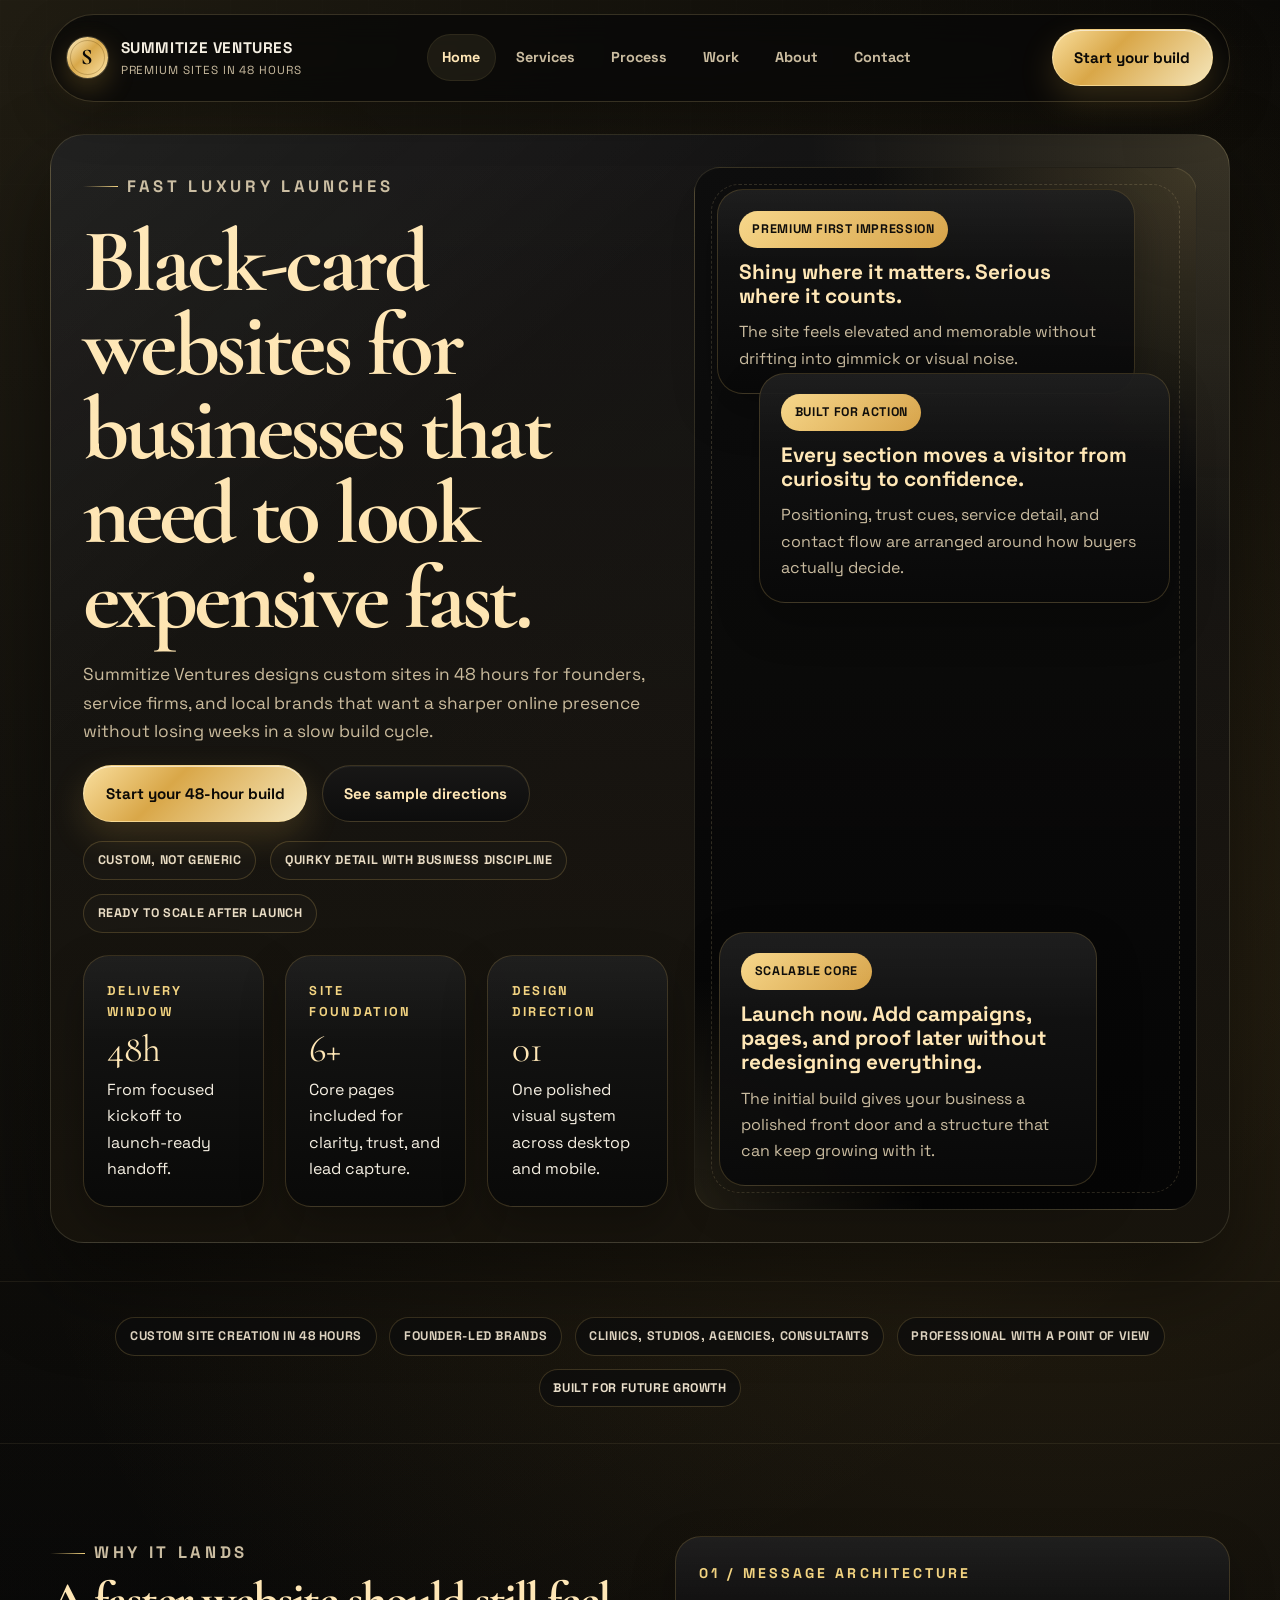
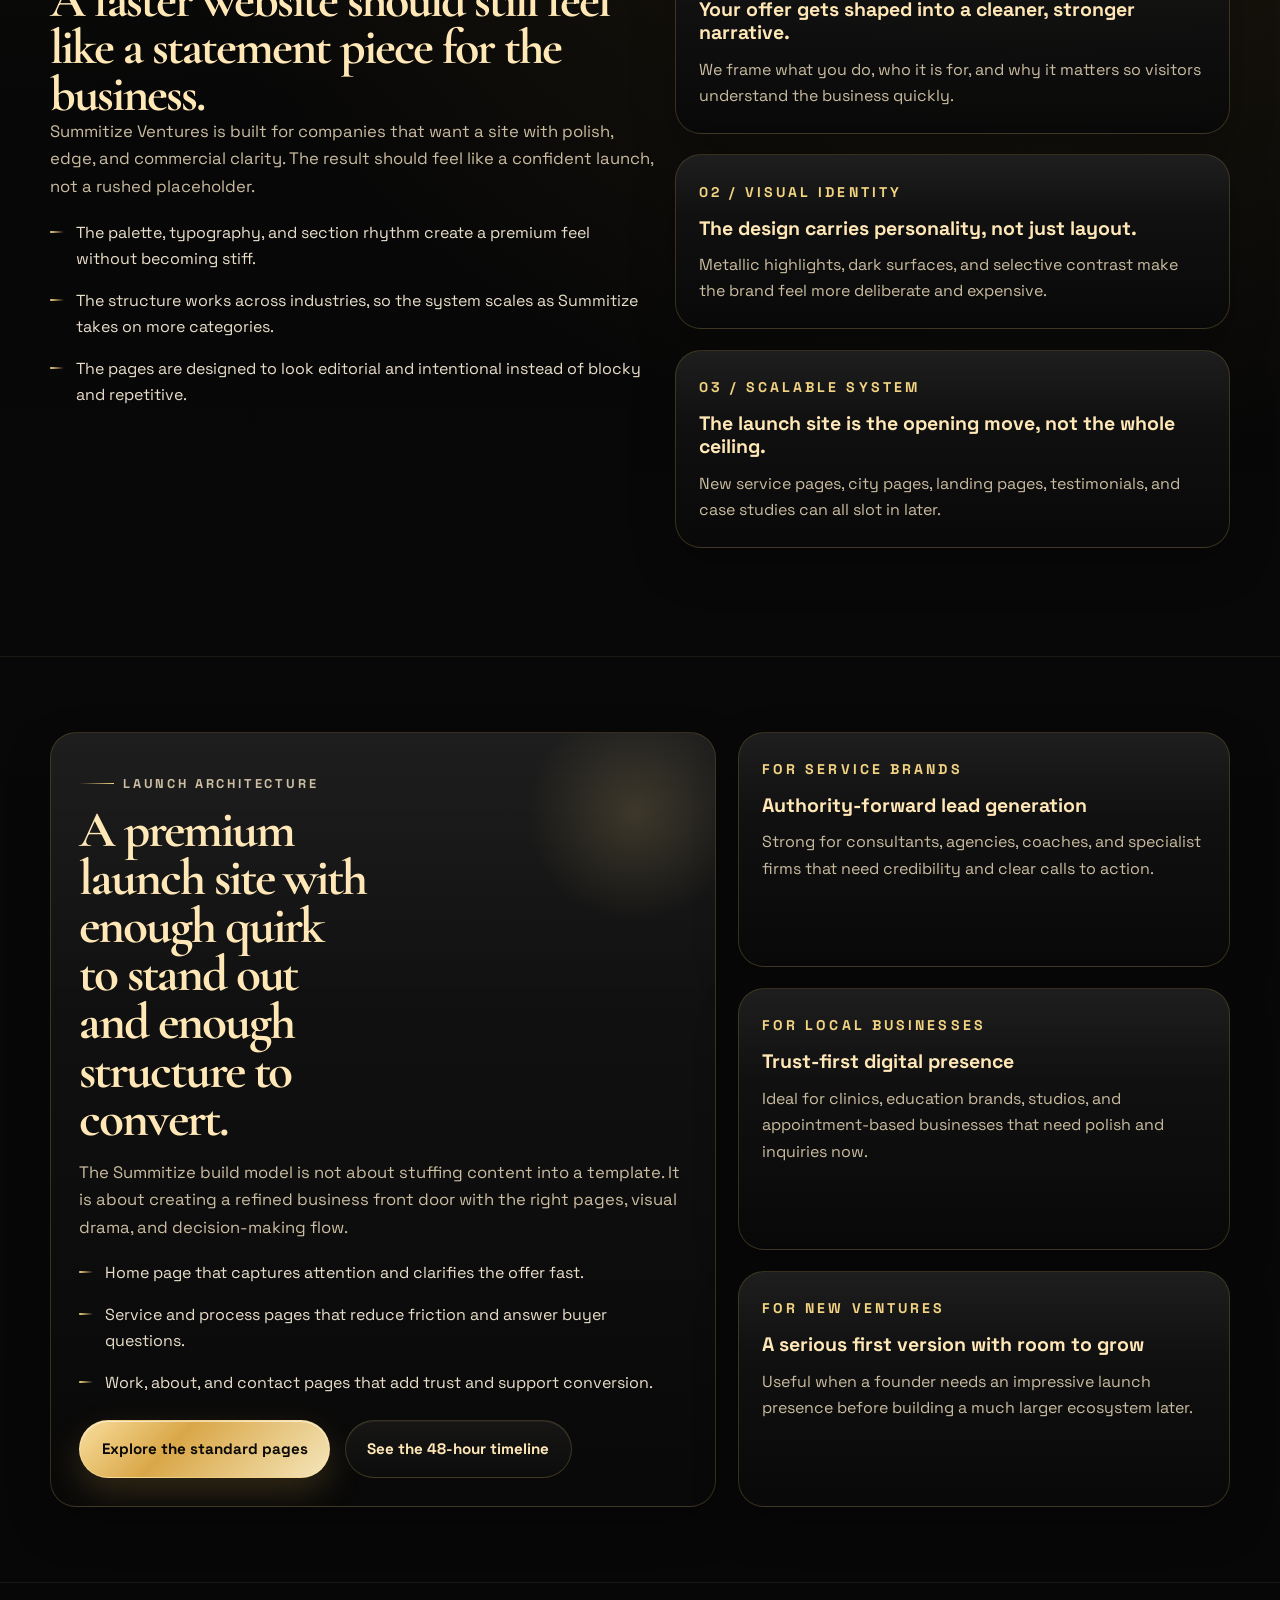
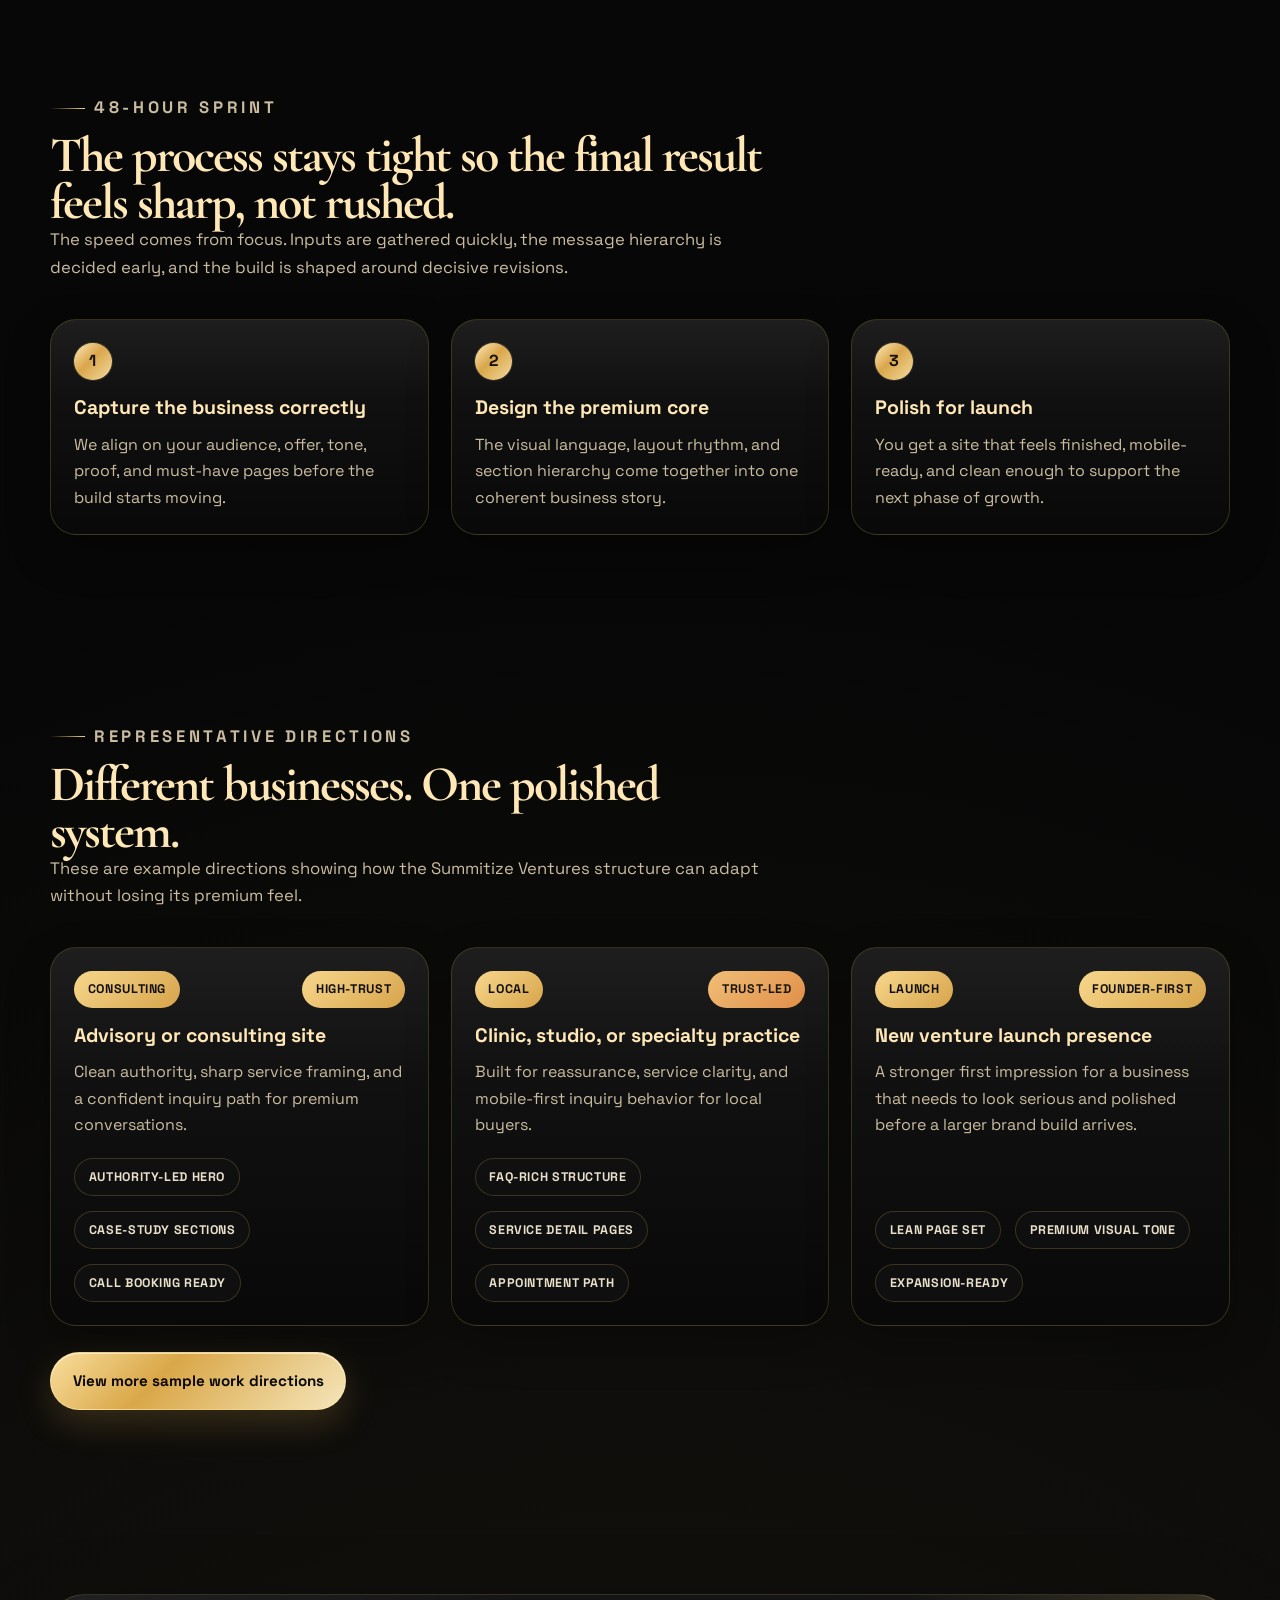
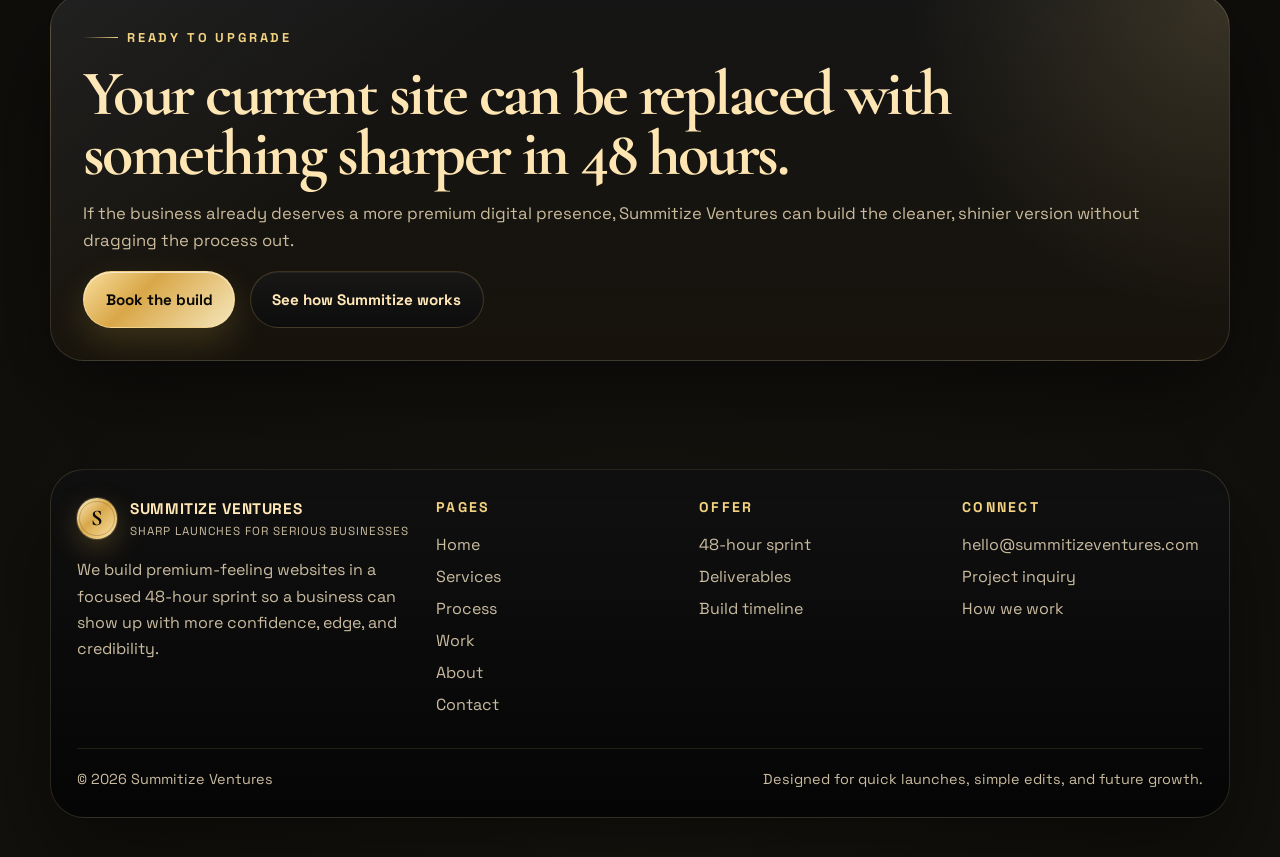
==== index.html @ 42516e19 "Redesign Summitize Ventures with premium black-gold theme" ====
<!DOCTYPE html>
<html lang="en">
  <head>
    <meta charset="UTF-8" />
    <meta name="viewport" content="width=device-width, initial-scale=1.0" />
    <title>Summitize Ventures | Premium Websites Built in 48 Hours</title>
    <meta
      name="description"
      content="Summitize Ventures builds premium custom websites in 48 hours with a polished black-gold aesthetic, sharp messaging, and scalable business structure."
    />
    <link rel="stylesheet" href="styles/site.css" />
    <script defer src="scripts/site.js"></script>
  </head>
  <body class="page-home">
    <site-header></site-header>
    <main id="main-content">
      <section class="hero">
        <div class="container">
          <div class="hero-shell reveal">
            <div class="hero-grid">
              <div class="hero-copy">
                <p class="eyebrow">Fast Luxury Launches</p>
                <h1>Black-card websites for businesses that need to look expensive fast.</h1>
                <p class="lead">
                  Summitize Ventures designs custom sites in 48 hours for founders, service firms, and local brands that want a sharper
                  online presence without losing weeks in a slow build cycle.
                </p>
                <div class="button-row">
                  <a class="button button-primary" href="contact.html#lead-form">Start your 48-hour build</a>
                  <a class="button button-secondary" href="portfolio.html">See sample directions</a>
                </div>
                <div class="pill-row">
                  <span class="pill">Custom, not generic</span>
                  <span class="pill">Quirky detail with business discipline</span>
                  <span class="pill">Ready to scale after launch</span>
                </div>
                <div class="hero-stats">
                  <div class="metric-card">
                    <strong>Delivery window</strong>
                    <span class="value">48h</span>
                    <span>From focused kickoff to launch-ready handoff.</span>
                  </div>
                  <div class="metric-card">
                    <strong>Site foundation</strong>
                    <span class="value">6+</span>
                    <span>Core pages included for clarity, trust, and lead capture.</span>
                  </div>
                  <div class="metric-card">
                    <strong>Design direction</strong>
                    <span class="value">01</span>
                    <span>One polished visual system across desktop and mobile.</span>
                  </div>
                </div>
              </div>

              <div class="hero-stage">
                <article class="stage-card one reveal">
                  <span class="stage-chip">Premium first impression</span>
                  <h3>Shiny where it matters. Serious where it counts.</h3>
                  <p>The site feels elevated and memorable without drifting into gimmick or visual noise.</p>
                </article>
                <article class="stage-card two reveal">
                  <span class="stage-chip">Built for action</span>
                  <h3>Every section moves a visitor from curiosity to confidence.</h3>
                  <p>Positioning, trust cues, service detail, and contact flow are arranged around how buyers actually decide.</p>
                </article>
                <article class="stage-card three reveal">
                  <span class="stage-chip">Scalable core</span>
                  <h3>Launch now. Add campaigns, pages, and proof later without redesigning everything.</h3>
                  <p>The initial build gives your business a polished front door and a structure that can keep growing with it.</p>
                </article>
              </div>
            </div>
          </div>
        </div>
      </section>

      <section class="section-tight signal-strip">
        <div class="container">
          <div class="signal-track reveal">
            <span class="signal-item">Custom site creation in 48 hours</span>
            <span class="signal-item">Founder-led brands</span>
            <span class="signal-item">Clinics, studios, agencies, consultants</span>
            <span class="signal-item">Professional with a point of view</span>
            <span class="signal-item">Built for future growth</span>
          </div>
        </div>
      </section>

      <section class="section">
        <div class="container manifesto-grid">
          <div class="section-head reveal">
            <p class="eyebrow">Why It Lands</p>
            <h2>A faster website should still feel like a statement piece for the business.</h2>
            <p>
              Summitize Ventures is built for companies that want a site with polish, edge, and commercial clarity. The result should
              feel like a confident launch, not a rushed placeholder.
            </p>
            <ul class="manifesto-list">
              <li>The palette, typography, and section rhythm create a premium feel without becoming stiff.</li>
              <li>The structure works across industries, so the system scales as Summitize takes on more categories.</li>
              <li>The pages are designed to look editorial and intentional instead of blocky and repetitive.</li>
            </ul>
          </div>
          <div class="offer-stack">
            <article class="manifesto-panel reveal">
              <span class="offer-number">01 / Message architecture</span>
              <h3>Your offer gets shaped into a cleaner, stronger narrative.</h3>
              <p>We frame what you do, who it is for, and why it matters so visitors understand the business quickly.</p>
            </article>
            <article class="manifesto-panel reveal">
              <span class="offer-number">02 / Visual identity</span>
              <h3>The design carries personality, not just layout.</h3>
              <p>Metallic highlights, dark surfaces, and selective contrast make the brand feel more deliberate and expensive.</p>
            </article>
            <article class="manifesto-panel reveal">
              <span class="offer-number">03 / Scalable system</span>
              <h3>The launch site is the opening move, not the whole ceiling.</h3>
              <p>New service pages, city pages, landing pages, testimonials, and case studies can all slot in later.</p>
            </article>
          </div>
        </div>
      </section>

      <section class="section surface-dark">
        <div class="container offer-grid">
          <article class="offer-highlight reveal">
            <p class="eyebrow">Launch Architecture</p>
            <h2 style="margin-top: 0.75rem;">A premium launch site with enough quirk to stand out and enough structure to convert.</h2>
            <p class="lead" style="margin-top: 1rem;">
              The Summitize build model is not about stuffing content into a template. It is about creating a refined business front door
              with the right pages, visual drama, and decision-making flow.
            </p>
            <ul class="manifesto-list">
              <li>Home page that captures attention and clarifies the offer fast.</li>
              <li>Service and process pages that reduce friction and answer buyer questions.</li>
              <li>Work, about, and contact pages that add trust and support conversion.</li>
            </ul>
            <div class="button-row" style="margin-top: 1.5rem;">
              <a class="button button-primary" href="services.html">Explore the standard pages</a>
              <a class="button button-secondary" href="process.html">See the 48-hour timeline</a>
            </div>
          </article>

          <div class="offer-stack">
            <article class="offer-mini reveal">
              <span class="offer-number">For service brands</span>
              <h3>Authority-forward lead generation</h3>
              <p>Strong for consultants, agencies, coaches, and specialist firms that need credibility and clear calls to action.</p>
            </article>
            <article class="offer-mini reveal">
              <span class="offer-number">For local businesses</span>
              <h3>Trust-first digital presence</h3>
              <p>Ideal for clinics, education brands, studios, and appointment-based businesses that need polish and inquiries now.</p>
            </article>
            <article class="offer-mini reveal">
              <span class="offer-number">For new ventures</span>
              <h3>A serious first version with room to grow</h3>
              <p>Useful when a founder needs an impressive launch presence before building a much larger ecosystem later.</p>
            </article>
          </div>
        </div>
      </section>

      <section class="section">
        <div class="container">
          <div class="section-head reveal">
            <p class="eyebrow">48-Hour Sprint</p>
            <h2>The process stays tight so the final result feels sharp, not rushed.</h2>
            <p>The speed comes from focus. Inputs are gathered quickly, the message hierarchy is decided early, and the build is shaped around decisive revisions.</p>
          </div>
          <div class="grid-3">
            <article class="process-step reveal">
              <span class="step-number">1</span>
              <h3>Capture the business correctly</h3>
              <p>We align on your audience, offer, tone, proof, and must-have pages before the build starts moving.</p>
            </article>
            <article class="process-step reveal">
              <span class="step-number">2</span>
              <h3>Design the premium core</h3>
              <p>The visual language, layout rhythm, and section hierarchy come together into one coherent business story.</p>
            </article>
            <article class="process-step reveal">
              <span class="step-number">3</span>
              <h3>Polish for launch</h3>
              <p>You get a site that feels finished, mobile-ready, and clean enough to support the next phase of growth.</p>
            </article>
          </div>
        </div>
      </section>

      <section class="section">
        <div class="container">
          <div class="section-head reveal">
            <p class="eyebrow">Representative Directions</p>
            <h2>Different businesses. One polished system.</h2>
            <p>These are example directions showing how the Summitize Ventures structure can adapt without losing its premium feel.</p>
          </div>
          <div class="portfolio-grid">
            <article class="case-card reveal">
              <div class="case-top">
                <span class="case-tag">Consulting</span>
                <span class="mini-tag">High-trust</span>
              </div>
              <h3>Advisory or consulting site</h3>
              <p>Clean authority, sharp service framing, and a confident inquiry path for premium conversations.</p>
              <div class="case-stats">
                <span class="case-stat">Authority-led hero</span>
                <span class="case-stat">Case-study sections</span>
                <span class="case-stat">Call booking ready</span>
              </div>
            </article>
            <article class="case-card reveal">
              <div class="case-top">
                <span class="case-tag">Local</span>
                <span class="mini-tag warm">Trust-led</span>
              </div>
              <h3>Clinic, studio, or specialty practice</h3>
              <p>Built for reassurance, service clarity, and mobile-first inquiry behavior for local buyers.</p>
              <div class="case-stats">
                <span class="case-stat">FAQ-rich structure</span>
                <span class="case-stat">Service detail pages</span>
                <span class="case-stat">Appointment path</span>
              </div>
            </article>
            <article class="case-card reveal">
              <div class="case-top">
                <span class="case-tag">Launch</span>
                <span class="mini-tag">Founder-first</span>
              </div>
              <h3>New venture launch presence</h3>
              <p>A stronger first impression for a business that needs to look serious and polished before a larger brand build arrives.</p>
              <div class="case-stats">
                <span class="case-stat">Lean page set</span>
                <span class="case-stat">Premium visual tone</span>
                <span class="case-stat">Expansion-ready</span>
              </div>
            </article>
          </div>
          <div class="button-row" style="margin-top: 1.6rem;">
            <a class="button button-primary" href="portfolio.html">View more sample work directions</a>
          </div>
        </div>
      </section>

      <section class="section">
        <div class="container">
          <div class="cta-band reveal">
            <p class="eyebrow">Ready To Upgrade</p>
            <h2>Your current site can be replaced with something sharper in 48 hours.</h2>
            <p class="lead">
              If the business already deserves a more premium digital presence, Summitize Ventures can build the cleaner, shinier version without dragging the process out.
            </p>
            <div class="button-row">
              <a class="button button-primary" href="contact.html#lead-form">Book the build</a>
              <a class="button button-secondary" href="about.html">See how Summitize works</a>
            </div>
          </div>
        </div>
      </section>
    </main>
    <site-footer></site-footer>
  </body>
</html>
---- styles/site.css ----
@import url("https://fonts.googleapis.com/css2?family=Cormorant+Garamond:wght@600;700&family=Space+Grotesk:wght@400;500;700&display=swap");

:root {
  --bg: #060606;
  --bg-elevated: #0d0d0d;
  --bg-soft: #141312;
  --panel: rgba(18, 18, 18, 0.92);
  --panel-strong: rgba(10, 10, 10, 0.96);
  --panel-soft: rgba(26, 23, 19, 0.84);
  --text: #f5efe2;
  --muted: #cabca0;
  --muted-strong: #eadfcb;
  --line: rgba(219, 182, 99, 0.22);
  --line-strong: rgba(255, 219, 143, 0.42);
  --gold: #d7a94b;
  --gold-strong: #f3d37f;
  --gold-soft: rgba(215, 169, 75, 0.12);
  --gold-glow: rgba(243, 211, 127, 0.3);
  --accent: #ffe7b6;
  --danger: #ffb575;
  --success: #b0efc4;
  --radius-xl: 34px;
  --radius-lg: 26px;
  --radius-md: 18px;
  --radius-sm: 14px;
  --container: min(1180px, calc(100% - 2rem));
  --display: "Cormorant Garamond", "Georgia", serif;
  --body: "Space Grotesk", "Trebuchet MS", sans-serif;
  --shadow: 0 40px 90px rgba(0, 0, 0, 0.48);
  --shadow-soft: 0 18px 44px rgba(0, 0, 0, 0.26);
  --transition: 220ms ease;
}

*,
*::before,
*::after {
  box-sizing: border-box;
}

html {
  scroll-behavior: smooth;
}

body {
  margin: 0;
  min-height: 100vh;
  font-family: var(--body);
  line-height: 1.65;
  color: var(--text);
  background:
    radial-gradient(circle at top left, rgba(243, 211, 127, 0.12), transparent 30%),
    radial-gradient(circle at 82% 18%, rgba(215, 169, 75, 0.16), transparent 22%),
    radial-gradient(circle at 50% 100%, rgba(255, 224, 155, 0.08), transparent 34%),
    linear-gradient(180deg, #030303 0%, #080808 38%, #050505 100%);
}

body::before,
body::after {
  content: "";
  position: fixed;
  inset: 0;
  pointer-events: none;
}

body::before {
  z-index: -2;
  background:
    linear-gradient(rgba(255, 255, 255, 0.02) 1px, transparent 1px),
    linear-gradient(90deg, rgba(255, 255, 255, 0.02) 1px, transparent 1px);
  background-size: 46px 46px;
  mask-image: linear-gradient(180deg, rgba(0, 0, 0, 0.42), transparent 82%);
}

body::after {
  z-index: -1;
  opacity: 0.75;
  background:
    radial-gradient(circle at 18% 30%, rgba(255, 221, 148, 0.04) 0, transparent 20%),
    radial-gradient(circle at 78% 55%, rgba(255, 221, 148, 0.05) 0, transparent 18%);
}

::selection {
  color: #060606;
  background: var(--gold-strong);
}

img {
  display: block;
  max-width: 100%;
}

a {
  color: inherit;
  text-decoration: none;
}

button,
input,
select,
textarea {
  font: inherit;
}

button {
  cursor: pointer;
}

main {
  display: block;
}

.container {
  width: var(--container);
  margin: 0 auto;
}

.section {
  padding: 5.75rem 0;
}

.section-tight {
  padding: 2.2rem 0;
}

.stack-lg > * + * {
  margin-top: 1.5rem;
}

.eyebrow {
  margin: 0;
  display: inline-flex;
  align-items: center;
  gap: 0.55rem;
  font-size: 0.8rem;
  font-weight: 700;
  letter-spacing: 0.22em;
  text-transform: uppercase;
  color: var(--gold-strong);
}

.eyebrow::before {
  content: "";
  width: 2.2rem;
  height: 1px;
  background: linear-gradient(90deg, transparent, var(--gold-strong));
}

.section-head {
  max-width: 720px;
  margin-bottom: 2.35rem;
}

.section-head h2,
.page-hero h1,
.hero-copy h1,
.cta-band h2 {
  margin: 0;
  font-family: var(--display);
  font-size: clamp(2.4rem, 5vw, 5.2rem);
  line-height: 0.94;
  letter-spacing: -0.04em;
  color: var(--accent);
}

.section-head h2 {
  margin-top: 0.65rem;
  font-size: clamp(2rem, 3.9vw, 3.75rem);
}

.lead,
.hero-copy p,
.page-hero p,
.section-head p {
  margin: 0;
  font-size: 1.04rem;
  color: var(--muted);
}

.button-row,
.cluster,
.pill-row,
.case-stats {
  display: flex;
  flex-wrap: wrap;
  gap: 0.9rem;
}

.button {
  position: relative;
  display: inline-flex;
  align-items: center;
  justify-content: center;
  min-height: 3.2rem;
  padding: 0.95rem 1.35rem;
  border-radius: 999px;
  border: 1px solid transparent;
  font-size: 0.95rem;
  font-weight: 700;
  transition: transform var(--transition), box-shadow var(--transition), border-color var(--transition), background var(--transition);
  overflow: hidden;
}

.button:hover,
.button:focus-visible {
  transform: translateY(-2px);
}

.button-primary {
  color: #0b0906;
  border-color: rgba(255, 230, 164, 0.55);
  background:
    linear-gradient(135deg, #f9de9d 0%, #d9a748 38%, #f5e6bb 100%);
  box-shadow: 0 14px 34px rgba(215, 169, 75, 0.2), inset 0 1px 0 rgba(255, 255, 255, 0.6);
}

.button-primary::after {
  content: "";
  position: absolute;
  inset: 0;
  background: linear-gradient(120deg, transparent 0%, rgba(255, 255, 255, 0.42) 45%, transparent 90%);
  transform: translateX(-140%);
  transition: transform 420ms ease;
}

.button-primary:hover::after,
.button-primary:focus-visible::after {
  transform: translateX(125%);
}

.button-secondary {
  color: var(--accent);
  border-color: var(--line);
  background: linear-gradient(180deg, rgba(25, 24, 23, 0.92), rgba(13, 13, 13, 0.92));
  box-shadow: inset 0 1px 0 rgba(255, 255, 255, 0.05);
}

.button-secondary:hover,
.button-secondary:focus-visible {
  border-color: var(--line-strong);
  box-shadow: 0 14px 30px rgba(0, 0, 0, 0.28);
}

.pill,
.mini-tag,
.case-tag,
.comparison-card .label,
.case-stat,
.signal-item,
.stage-chip {
  display: inline-flex;
  align-items: center;
  gap: 0.45rem;
  padding: 0.5rem 0.85rem;
  border-radius: 999px;
  font-size: 0.78rem;
  font-weight: 700;
  letter-spacing: 0.05em;
  text-transform: uppercase;
}

.pill,
.signal-item,
.case-stat {
  color: var(--muted-strong);
  border: 1px solid var(--line);
  background: rgba(17, 17, 17, 0.78);
}

.mini-tag,
.case-tag,
.comparison-card .label.soft,
.stage-chip {
  color: #0b0906;
  background: linear-gradient(135deg, #f7d688 0%, #d6a247 100%);
}

.mini-tag.warm,
.comparison-card .label.warm {
  color: #160f03;
  background: linear-gradient(135deg, #f0bc72 0%, #e08c45 100%);
}

.site-header {
  position: sticky;
  top: 0;
  z-index: 40;
  padding: 0.85rem 0 0;
}

.nav-shell {
  display: flex;
  align-items: center;
  justify-content: space-between;
  gap: 1rem;
  width: var(--container);
  margin: 0 auto;
  padding: 0.9rem 1rem;
  border: 1px solid rgba(255, 224, 155, 0.18);
  border-radius: 999px;
  background: rgba(7, 7, 7, 0.74);
  backdrop-filter: blur(16px);
  box-shadow: var(--shadow-soft);
}

.brand {
  display: inline-flex;
  align-items: center;
  gap: 0.8rem;
  flex-shrink: 0;
}

.brand-mark {
  position: relative;
  width: 2.55rem;
  height: 2.55rem;
  display: grid;
  place-items: center;
  border-radius: 50%;
  color: #080705;
  font-family: var(--display);
  font-size: 1.4rem;
  font-weight: 700;
  background: linear-gradient(135deg, #fff1c8 0%, #d8a84a 45%, #ffe7ad 100%);
  box-shadow: 0 0 0 1px rgba(255, 235, 186, 0.18), 0 10px 28px rgba(215, 169, 75, 0.26);
}

.brand-mark::after {
  content: "";
  position: absolute;
  inset: 0.18rem;
  border-radius: inherit;
  border: 1px solid rgba(90, 59, 0, 0.28);
}

.brand-copy {
  display: grid;
  gap: 0.05rem;
}

.brand-name {
  font-size: 0.96rem;
  font-weight: 700;
  letter-spacing: 0.04em;
  text-transform: uppercase;
}

.brand-tag {
  font-size: 0.73rem;
  color: var(--muted);
  letter-spacing: 0.08em;
  text-transform: uppercase;
}

.nav-links {
  display: flex;
  align-items: center;
  gap: 0.35rem;
}

.nav-links a {
  padding: 0.72rem 0.95rem;
  border-radius: 999px;
  font-size: 0.9rem;
  font-weight: 700;
  color: var(--muted);
  transition: color var(--transition), background var(--transition), border-color var(--transition);
}

.nav-links a:hover,
.nav-links a:focus-visible,
.nav-links a.is-active {
  color: var(--accent);
  background: rgba(255, 223, 145, 0.07);
  box-shadow: inset 0 0 0 1px rgba(255, 223, 145, 0.08);
}

.nav-cta {
  display: inline-flex;
}

.nav-toggle {
  position: relative;
  display: none;
  align-items: center;
  justify-content: center;
  width: 3rem;
  height: 3rem;
  border: 1px solid var(--line);
  border-radius: 18px;
  color: var(--accent);
  background: rgba(10, 10, 10, 0.84);
}

.nav-toggle span,
.nav-toggle::before,
.nav-toggle::after {
  content: "";
  display: block;
  width: 1.1rem;
  height: 2px;
  border-radius: 999px;
  background: currentColor;
  transition: transform var(--transition), opacity var(--transition);
}

.nav-toggle::before,
.nav-toggle::after {
  position: absolute;
}

.nav-toggle::before {
  transform: translateY(-6px);
}

.nav-toggle::after {
  transform: translateY(6px);
}

.nav-toggle[aria-expanded="true"] span {
  opacity: 0;
}

.nav-toggle[aria-expanded="true"]::before {
  transform: rotate(45deg);
}

.nav-toggle[aria-expanded="true"]::after {
  transform: rotate(-45deg);
}

.hero {
  padding: 2rem 0 2.4rem;
}

.hero-shell,
.page-hero-shell,
.cta-band {
  position: relative;
  overflow: hidden;
  border-radius: var(--radius-xl);
  border: 1px solid rgba(255, 230, 164, 0.18);
  background:
    radial-gradient(circle at top right, rgba(243, 211, 127, 0.16), transparent 26%),
    linear-gradient(180deg, rgba(22, 22, 22, 0.96), rgba(7, 7, 7, 0.98));
  box-shadow: var(--shadow);
}

.hero-shell::before,
.page-hero-shell::before,
.cta-band::before {
  content: "";
  position: absolute;
  inset: 0;
  background:
    linear-gradient(140deg, rgba(255, 255, 255, 0.05), transparent 30%),
    linear-gradient(180deg, transparent, rgba(215, 169, 75, 0.08));
  pointer-events: none;
}

.hero-shell {
  padding: 2rem;
}

.hero-grid,
.split-grid,
.grid-3,
.grid-2,
.portfolio-grid,
.detail-grid,
.footer-grid,
.contact-grid,
.subtle-grid,
.hero-stats,
.field-grid,
.timeline,
.manifesto-grid,
.offer-grid {
  display: grid;
  gap: 1.35rem;
}

.hero-grid {
  grid-template-columns: minmax(0, 1.08fr) minmax(320px, 0.92fr);
  align-items: stretch;
}

.hero-copy {
  display: flex;
  flex-direction: column;
  justify-content: center;
  gap: 1.2rem;
  padding: 0.4rem 0.3rem 0.2rem 0;
}

.hero-copy h1 {
  font-size: clamp(3.4rem, 7vw, 6.4rem);
}

.hero-copy .lead {
  max-width: 640px;
  font-size: 1.08rem;
}

.hero-stats {
  grid-template-columns: repeat(3, minmax(0, 1fr));
  margin-top: 0.2rem;
}

.metric-card,
.card,
.process-step,
.case-card,
.detail-card,
.contact-card,
.form-shell,
.quote-shell,
.comparison-card,
.manifesto-panel,
.offer-highlight,
.offer-mini,
.stage-card {
  position: relative;
  overflow: hidden;
  border-radius: var(--radius-lg);
  border: 1px solid var(--line);
  background:
    linear-gradient(180deg, rgba(22, 22, 22, 0.95), rgba(9, 9, 9, 0.94));
  box-shadow: var(--shadow-soft);
}

.metric-card,
.card,
.process-step,
.case-card,
.detail-card,
.contact-card,
.form-shell,
.quote-shell,
.comparison-card,
.manifesto-panel,
.offer-highlight,
.offer-mini {
  padding: 1.45rem;
}

.metric-card::before,
.card::before,
.process-step::before,
.case-card::before,
.detail-card::before,
.contact-card::before,
.form-shell::before,
.quote-shell::before,
.comparison-card::before,
.manifesto-panel::before,
.offer-highlight::before,
.offer-mini::before,
.stage-card::before {
  content: "";
  position: absolute;
  inset: 0;
  background: linear-gradient(180deg, rgba(255, 255, 255, 0.04), transparent 35%);
  pointer-events: none;
}

.metric-card strong,
.detail-card strong,
.contact-card strong {
  display: block;
  margin-bottom: 0.55rem;
  font-size: 0.8rem;
  color: var(--gold-strong);
  letter-spacing: 0.18em;
  text-transform: uppercase;
}

.metric-card .value {
  display: block;
  margin-bottom: 0.55rem;
  font-family: var(--display);
  font-size: 2.35rem;
  line-height: 1;
  color: var(--accent);
}

.card h3,
.comparison-card h3,
.case-card h3,
.process-step h3,
.detail-card h3,
.contact-card h3,
.manifesto-panel h3,
.offer-highlight h3,
.offer-mini h3 {
  margin: 0;
  font-size: 1.22rem;
  line-height: 1.2;
  color: var(--accent);
}

.card p,
.comparison-card p,
.case-card p,
.process-step p,
.detail-card p,
.contact-card p,
.quote-shell p,
.manifesto-panel p,
.offer-highlight p,
.offer-mini p {
  margin: 0.75rem 0 0;
  color: var(--muted);
}

.card-icon,
.process-step .step-number {
  display: inline-grid;
  place-items: center;
  border-radius: 50%;
  background: linear-gradient(135deg, #ffebba 0%, #d9a548 45%, #f4dca1 100%);
  color: #100d08;
  font-weight: 700;
  box-shadow: 0 0 0 1px rgba(255, 235, 186, 0.12);
}

.card-icon {
  width: 2.9rem;
  height: 2.9rem;
  margin-bottom: 1rem;
  font-size: 0.9rem;
}

.process-step .step-number {
  width: 2.35rem;
  height: 2.35rem;
  margin-bottom: 1rem;
}

.page-hero {
  padding-top: 1.65rem;
}

.page-hero-shell {
  padding: 2.5rem;
}

.page-services .page-hero-shell {
  background:
    radial-gradient(circle at 84% 20%, rgba(243, 211, 127, 0.18), transparent 24%),
    linear-gradient(135deg, rgba(23, 18, 12, 0.96), rgba(8, 8, 8, 0.98));
}

.page-process .page-hero-shell {
  background:
    linear-gradient(135deg, rgba(14, 14, 14, 0.97), rgba(6, 6, 6, 0.98)),
    linear-gradient(90deg, rgba(255, 229, 168, 0.06), transparent);
}

.page-process .page-hero-shell::before {
  background:
    linear-gradient(140deg, rgba(255, 255, 255, 0.04), transparent 30%),
    repeating-linear-gradient(90deg, rgba(255, 223, 145, 0.04) 0 1px, transparent 1px 46px);
}

.page-portfolio .page-hero-shell {
  background:
    radial-gradient(circle at 16% 20%, rgba(243, 211, 127, 0.14), transparent 22%),
    radial-gradient(circle at 80% 70%, rgba(243, 211, 127, 0.12), transparent 18%),
    linear-gradient(180deg, rgba(15, 15, 15, 0.96), rgba(6, 6, 6, 0.98));
}

.page-about .page-hero-shell {
  background:
    radial-gradient(circle at 78% 18%, rgba(255, 228, 165, 0.12), transparent 20%),
    linear-gradient(135deg, rgba(17, 15, 12, 0.96), rgba(7, 7, 7, 0.98));
}

.page-contact .page-hero-shell {
  background:
    radial-gradient(circle at 88% 18%, rgba(243, 211, 127, 0.2), transparent 26%),
    linear-gradient(135deg, rgba(18, 15, 11, 0.97), rgba(5, 5, 5, 0.98));
}

.page-not-found .cta-band {
  max-width: 820px;
  margin: 4rem auto;
}

.page-hero-shell .subtle-grid {
  margin-top: 1.8rem;
}

.subtle-grid {
  grid-template-columns: repeat(3, minmax(0, 1fr));
}

.hero-stage {
  position: relative;
  min-height: 560px;
  padding: 0.3rem;
  border-radius: calc(var(--radius-xl) - 8px);
  background:
    radial-gradient(circle at top right, rgba(243, 211, 127, 0.2), transparent 28%),
    radial-gradient(circle at bottom left, rgba(243, 211, 127, 0.12), transparent 20%),
    linear-gradient(180deg, rgba(14, 14, 14, 0.92), rgba(5, 5, 5, 0.98));
  border: 1px solid rgba(255, 230, 164, 0.12);
}

.hero-stage::before {
  content: "";
  position: absolute;
  inset: 1rem;
  border-radius: 28px;
  border: 1px dashed rgba(255, 228, 165, 0.16);
}

.stage-card {
  position: absolute;
  padding: 1.3rem;
}

.stage-card.one {
  top: 1.35rem;
  left: 1.35rem;
  right: 3.8rem;
}

.stage-card.two {
  top: 12.8rem;
  left: 4rem;
  right: 1.6rem;
}

.stage-card.three {
  bottom: 1.4rem;
  left: 1.5rem;
  right: 6.2rem;
}

.stage-card h3 {
  margin: 0.75rem 0 0;
  font-size: 1.3rem;
  line-height: 1.16;
  color: var(--accent);
}

.stage-card p {
  margin: 0.7rem 0 0;
  color: var(--muted);
}

.signal-strip {
  overflow: hidden;
  border-top: 1px solid rgba(255, 230, 164, 0.08);
  border-bottom: 1px solid rgba(255, 230, 164, 0.08);
}

.signal-track {
  display: flex;
  flex-wrap: wrap;
  gap: 0.8rem;
  justify-content: center;
}

.signal-item {
  background: rgba(14, 14, 14, 0.76);
}

.manifesto-grid {
  grid-template-columns: minmax(0, 1fr) minmax(320px, 0.92fr);
  align-items: start;
}

.manifesto-panel {
  min-height: 100%;
}

.manifesto-list {
  margin: 1.2rem 0 0;
  padding: 0;
  list-style: none;
  display: grid;
  gap: 0.95rem;
}

.manifesto-list li {
  position: relative;
  padding-left: 1.6rem;
  color: var(--muted-strong);
}

.manifesto-list li::before {
  content: "";
  position: absolute;
  left: 0;
  top: 0.7rem;
  width: 0.9rem;
  height: 2px;
  border-radius: 999px;
  background: linear-gradient(90deg, var(--gold-strong), transparent);
}

.offer-grid {
  grid-template-columns: minmax(0, 1.15fr) minmax(320px, 0.85fr);
  align-items: stretch;
}

.offer-highlight {
  padding: 1.75rem;
}

.offer-highlight h2 {
  margin: 0;
  max-width: 12ch;
  font-family: var(--display);
  font-size: clamp(2.1rem, 4vw, 3.6rem);
  line-height: 0.94;
  letter-spacing: -0.04em;
  color: var(--accent);
}

.offer-highlight::after {
  content: "";
  position: absolute;
  right: -2rem;
  top: -2rem;
  width: 14rem;
  height: 14rem;
  border-radius: 50%;
  background: radial-gradient(circle, rgba(243, 211, 127, 0.16), transparent 68%);
}

.offer-stack {
  display: grid;
  gap: 1.3rem;
}

.offer-number {
  display: inline-flex;
  margin-bottom: 0.8rem;
  color: var(--gold-strong);
  font-size: 0.88rem;
  font-weight: 700;
  letter-spacing: 0.22em;
  text-transform: uppercase;
}

.grid-3 {
  grid-template-columns: repeat(3, minmax(0, 1fr));
}

.grid-2,
.split-grid,
.detail-grid,
.contact-grid {
  grid-template-columns: repeat(2, minmax(0, 1fr));
}

.portfolio-grid {
  grid-template-columns: repeat(3, minmax(0, 1fr));
}

.case-card,
.comparison-card {
  min-height: 100%;
  display: flex;
  flex-direction: column;
}

.case-top {
  display: flex;
  align-items: flex-start;
  justify-content: space-between;
  gap: 1rem;
  margin-bottom: 1rem;
}

.case-stats {
  margin-top: auto;
  padding-top: 1.2rem;
}

.surface-dark {
  position: relative;
}

.surface-dark::before {
  content: "";
  position: absolute;
  inset: 1rem 0;
  border-block: 1px solid rgba(255, 230, 164, 0.08);
  pointer-events: none;
}

.check-list,
.line-list {
  margin: 1rem 0 0;
  padding: 0;
  list-style: none;
  display: grid;
  gap: 0.7rem;
}

.check-list li,
.line-list li {
  position: relative;
  padding-left: 1.55rem;
  color: var(--muted);
}

.check-list li::before,
.line-list li::before {
  content: "";
  position: absolute;
  left: 0;
  top: 0.62rem;
}

.check-list li::before {
  width: 0.7rem;
  height: 0.7rem;
  border-radius: 50%;
  background: linear-gradient(135deg, var(--gold-strong), var(--gold));
  box-shadow: 0 0 0 4px rgba(215, 169, 75, 0.12);
}

.line-list li::before {
  width: 0.8rem;
  height: 2px;
  border-radius: 999px;
  background: linear-gradient(90deg, var(--gold-strong), transparent);
}

.quote-shell strong {
  display: block;
  margin-top: 1rem;
  color: var(--gold-strong);
  letter-spacing: 0.14em;
  text-transform: uppercase;
  font-size: 0.8rem;
}

.cta-band {
  display: grid;
  gap: 1rem;
  padding: 2rem;
}

.footer {
  padding: 1rem 0 2.4rem;
}

.footer-shell {
  padding: 1.6rem;
  border-radius: var(--radius-xl);
  border: 1px solid rgba(255, 230, 164, 0.14);
  background: linear-gradient(180deg, rgba(17, 17, 17, 0.96), rgba(5, 5, 5, 0.98));
  box-shadow: var(--shadow);
}

.footer-grid {
  grid-template-columns: 1.4fr repeat(3, minmax(0, 1fr));
}

.footer-shell .brand-name {
  color: var(--accent);
}

.footer-shell .brand-tag {
  color: var(--muted);
}

.footer-column h3 {
  margin: 0 0 0.8rem;
  color: var(--gold-strong);
  font-size: 0.88rem;
  letter-spacing: 0.16em;
  text-transform: uppercase;
}

.footer-column a,
.footer-column p {
  display: block;
  margin: 0.35rem 0;
  color: var(--muted);
}

.footer-column a:hover,
.footer-column a:focus-visible {
  color: var(--accent);
}

.footer-meta {
  display: flex;
  flex-wrap: wrap;
  justify-content: space-between;
  gap: 0.8rem;
  margin-top: 1.5rem;
  padding-top: 1.2rem;
  border-top: 1px solid rgba(255, 230, 164, 0.1);
  color: var(--muted);
  font-size: 0.9rem;
}

.contact-grid {
  align-items: start;
}

.form-shell {
  padding: 1.55rem;
}

.field-grid {
  grid-template-columns: repeat(2, minmax(0, 1fr));
}

.field {
  display: grid;
  gap: 0.5rem;
}

.field label {
  color: var(--gold-strong);
  font-size: 0.82rem;
  font-weight: 700;
  letter-spacing: 0.14em;
  text-transform: uppercase;
}

.field input,
.field select,
.field textarea {
  width: 100%;
  padding: 0.95rem 1rem;
  color: var(--text);
  border: 1px solid rgba(255, 230, 164, 0.16);
  border-radius: 18px;
  background: rgba(11, 11, 11, 0.92);
  transition: border-color var(--transition), box-shadow var(--transition), background var(--transition);
}

.field input::placeholder,
.field textarea::placeholder {
  color: rgba(202, 188, 160, 0.78);
}

.field textarea {
  min-height: 170px;
  resize: vertical;
}

.field input:focus-visible,
.field select:focus-visible,
.field textarea:focus-visible {
  outline: none;
  border-color: rgba(255, 220, 146, 0.46);
  box-shadow: 0 0 0 4px rgba(215, 169, 75, 0.12);
}

.field-full {
  grid-column: 1 / -1;
}

.form-note {
  margin: 0;
  color: var(--muted);
  font-size: 0.92rem;
}

.success-note {
  display: none;
  margin-top: 1rem;
  padding: 0.95rem 1rem;
  color: var(--success);
  border-radius: 18px;
  background: rgba(176, 239, 196, 0.08);
  border: 1px solid rgba(176, 239, 196, 0.16);
}

.success-note.is-visible {
  display: block;
}

.reveal {
  opacity: 0;
  transform: translateY(20px);
  transition: opacity 620ms ease, transform 620ms ease;
}

.reveal.is-visible {
  opacity: 1;
  transform: none;
}

.skip-link {
  position: absolute;
  left: -999px;
  top: auto;
}

.skip-link:focus {
  left: 1rem;
  top: 1rem;
  z-index: 80;
  padding: 0.8rem 1rem;
  border-radius: 999px;
  color: #060606;
  background: var(--gold-strong);
}

@media (max-width: 1040px) {
  .hero-grid,
  .manifesto-grid,
  .offer-grid,
  .contact-grid,
  .footer-grid {
    grid-template-columns: 1fr;
  }

  .grid-3,
  .portfolio-grid,
  .subtle-grid {
    grid-template-columns: repeat(2, minmax(0, 1fr));
  }

  .nav-shell {
    align-items: flex-start;
    flex-wrap: wrap;
    border-radius: 28px;
  }

  .nav-links {
    display: none;
    width: 100%;
    flex-direction: column;
    align-items: stretch;
    padding-top: 0.45rem;
  }

  .nav-links.is-open {
    display: flex;
  }

  .nav-links a {
    border: 1px solid rgba(255, 230, 164, 0.08);
    background: rgba(15, 15, 15, 0.86);
  }

  .nav-toggle {
    display: inline-flex;
  }

  .nav-cta {
    margin-left: auto;
  }

  .hero-stage {
    min-height: 480px;
  }
}

@media (max-width: 760px) {
  .section {
    padding: 4rem 0;
  }

  .hero-shell,
  .page-hero-shell,
  .footer-shell,
  .cta-band,
  .form-shell {
    padding: 1.4rem;
  }

  .hero-copy h1 {
    font-size: clamp(2.8rem, 12vw, 4.2rem);
  }

  .hero-stats,
  .grid-2,
  .split-grid,
  .detail-grid,
  .grid-3,
  .portfolio-grid,
  .subtle-grid,
  .field-grid {
    grid-template-columns: 1fr;
  }

  .stage-card.one,
  .stage-card.two,
  .stage-card.three {
    position: relative;
    inset: auto;
    margin-bottom: 0.9rem;
  }

  .hero-stage {
    min-height: 0;
  }

  .site-header {
    padding-top: 0.7rem;
  }

  .nav-shell {
    padding: 0.85rem;
  }

  .footer-meta {
    flex-direction: column;
    align-items: flex-start;
  }
}

@media (prefers-reduced-motion: reduce) {
  html {
    scroll-behavior: auto;
  }

  *,
  *::before,
  *::after {
    animation-duration: 1ms !important;
    animation-iteration-count: 1 !important;
    transition-duration: 1ms !important;
  }

  .reveal {
    opacity: 1;
    transform: none;
  }
}
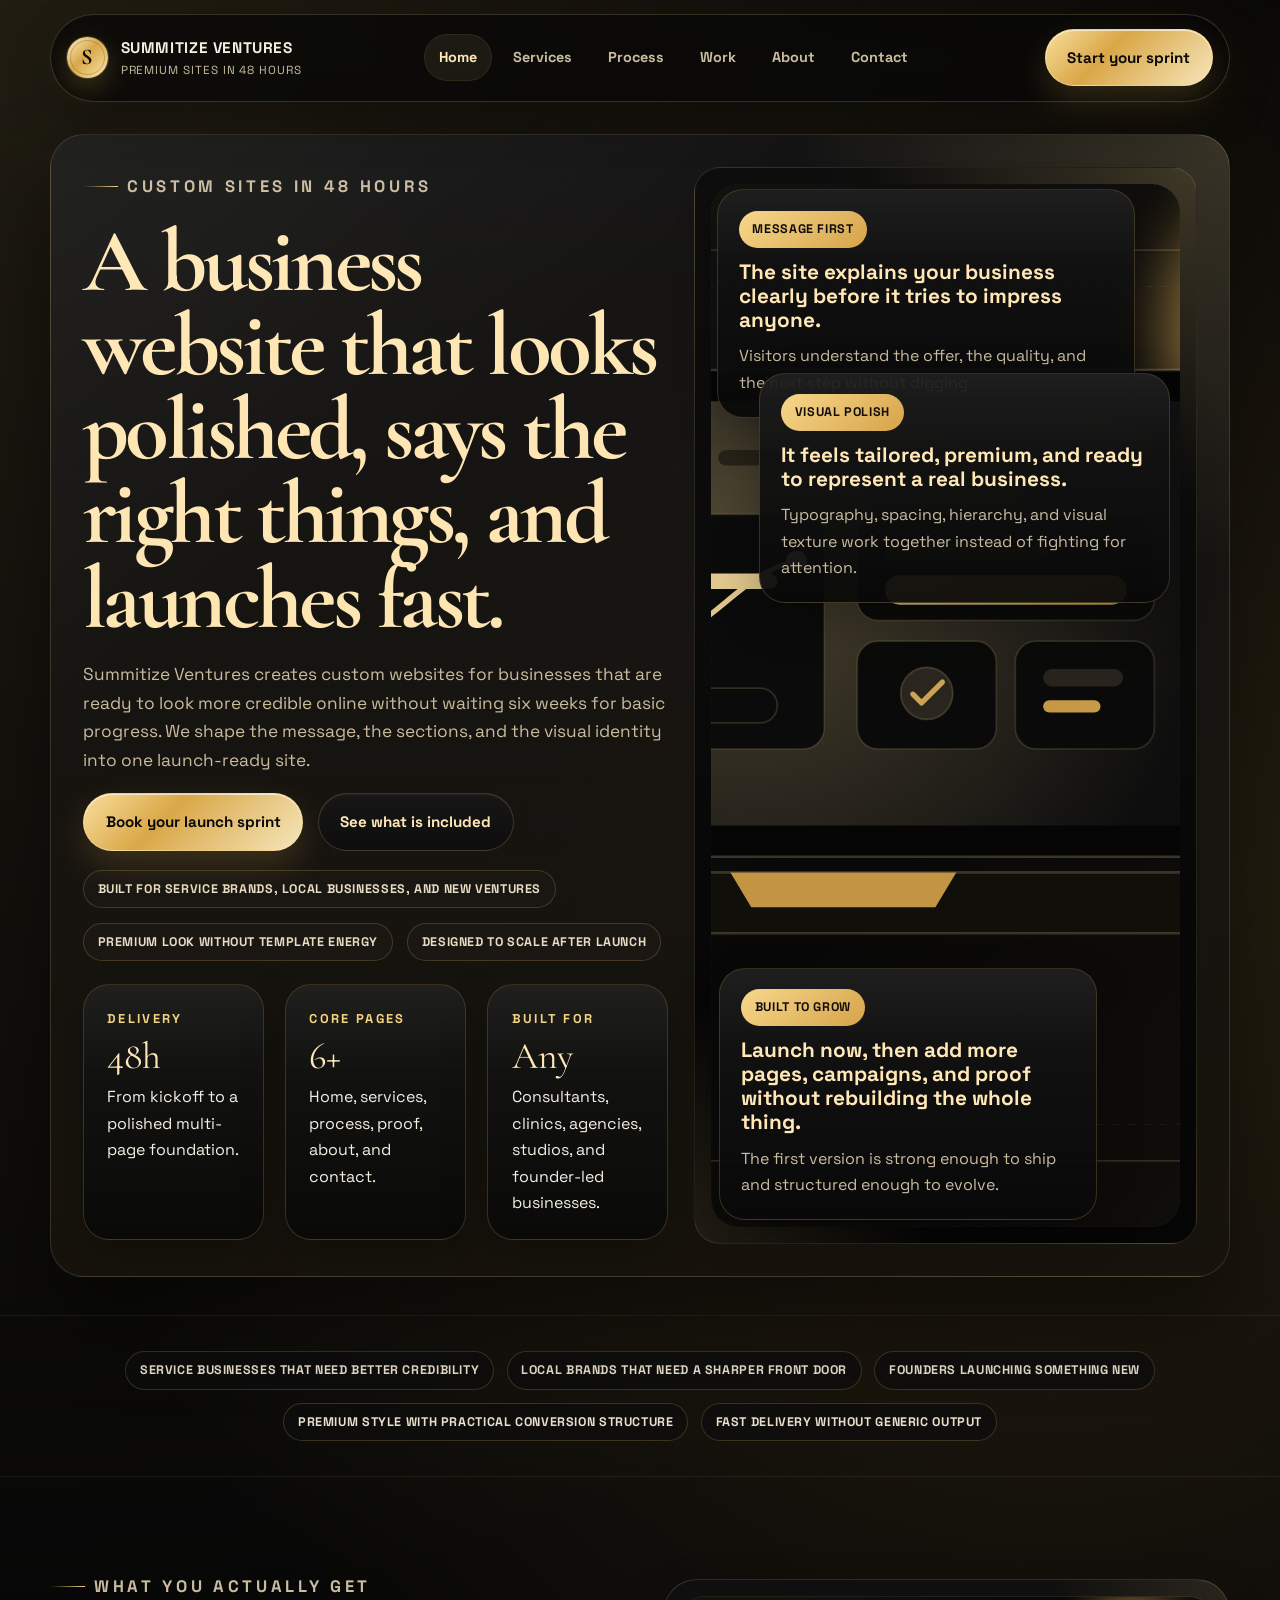
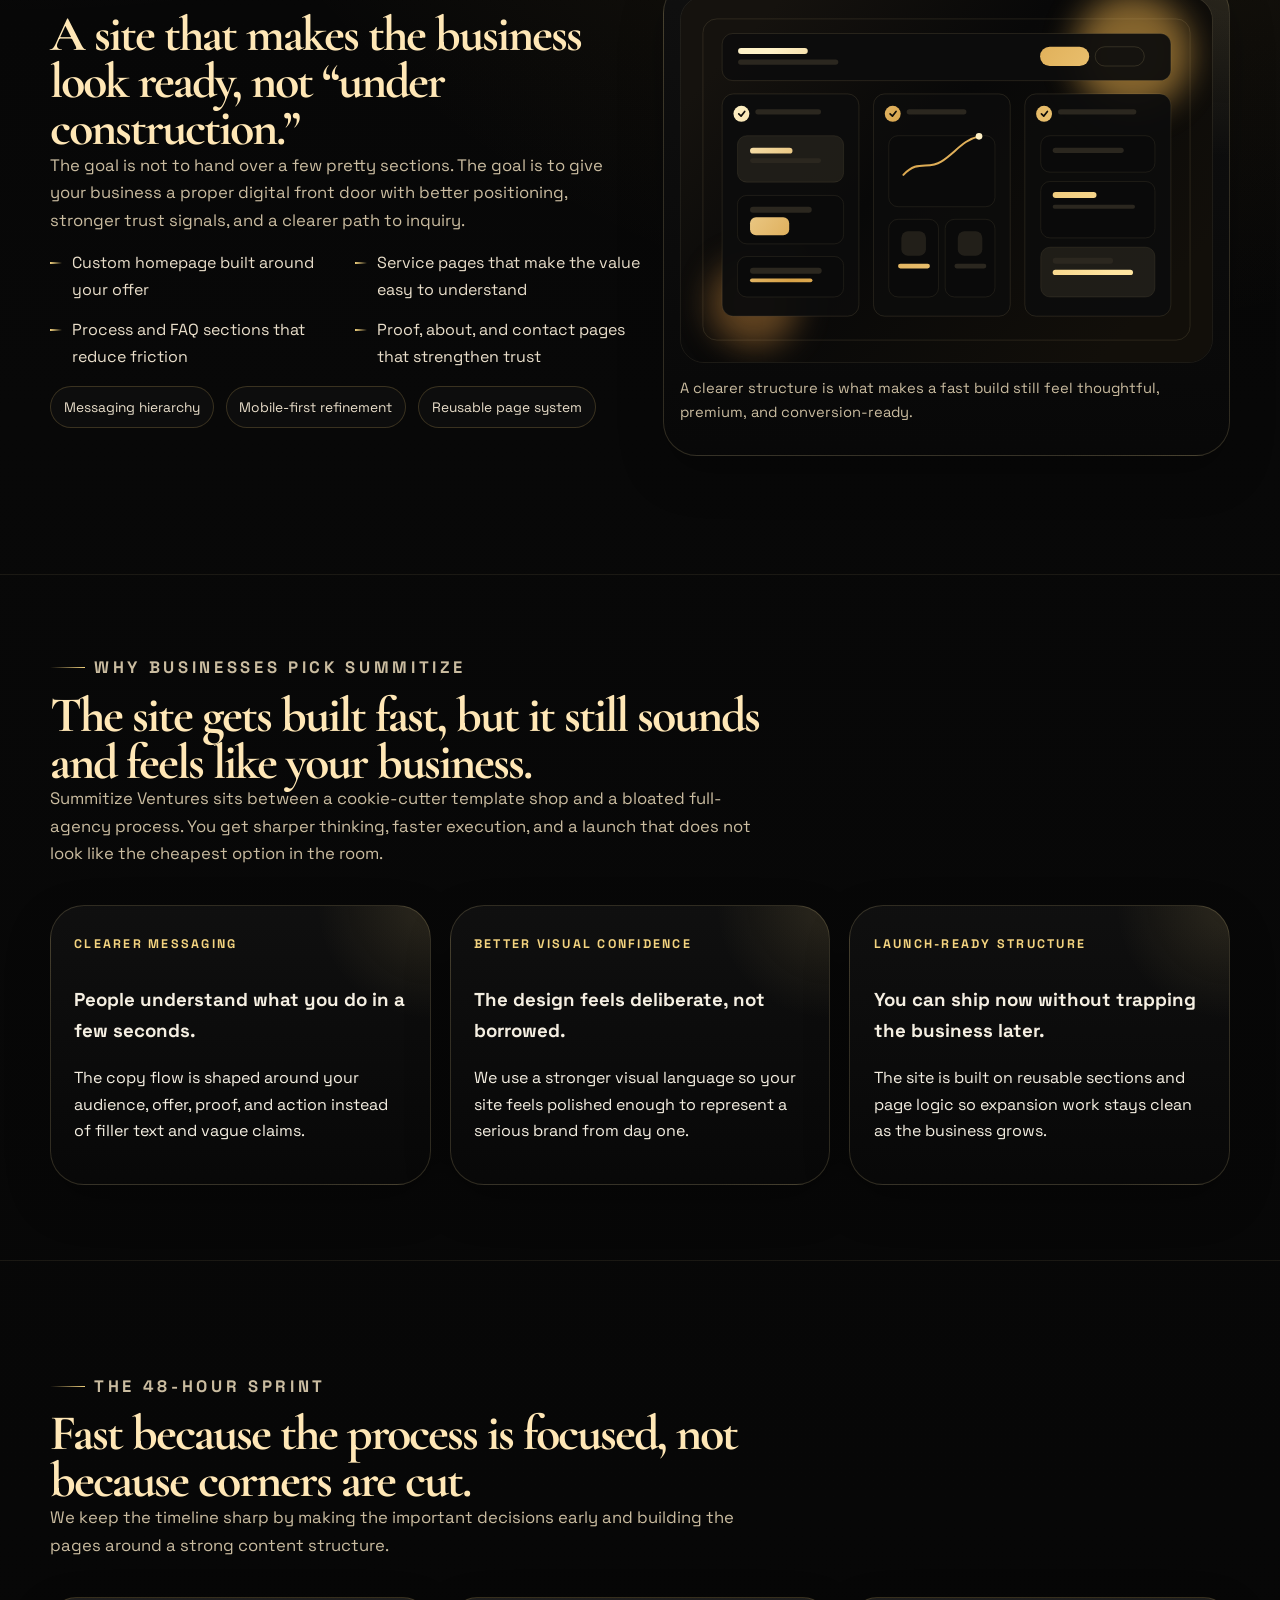
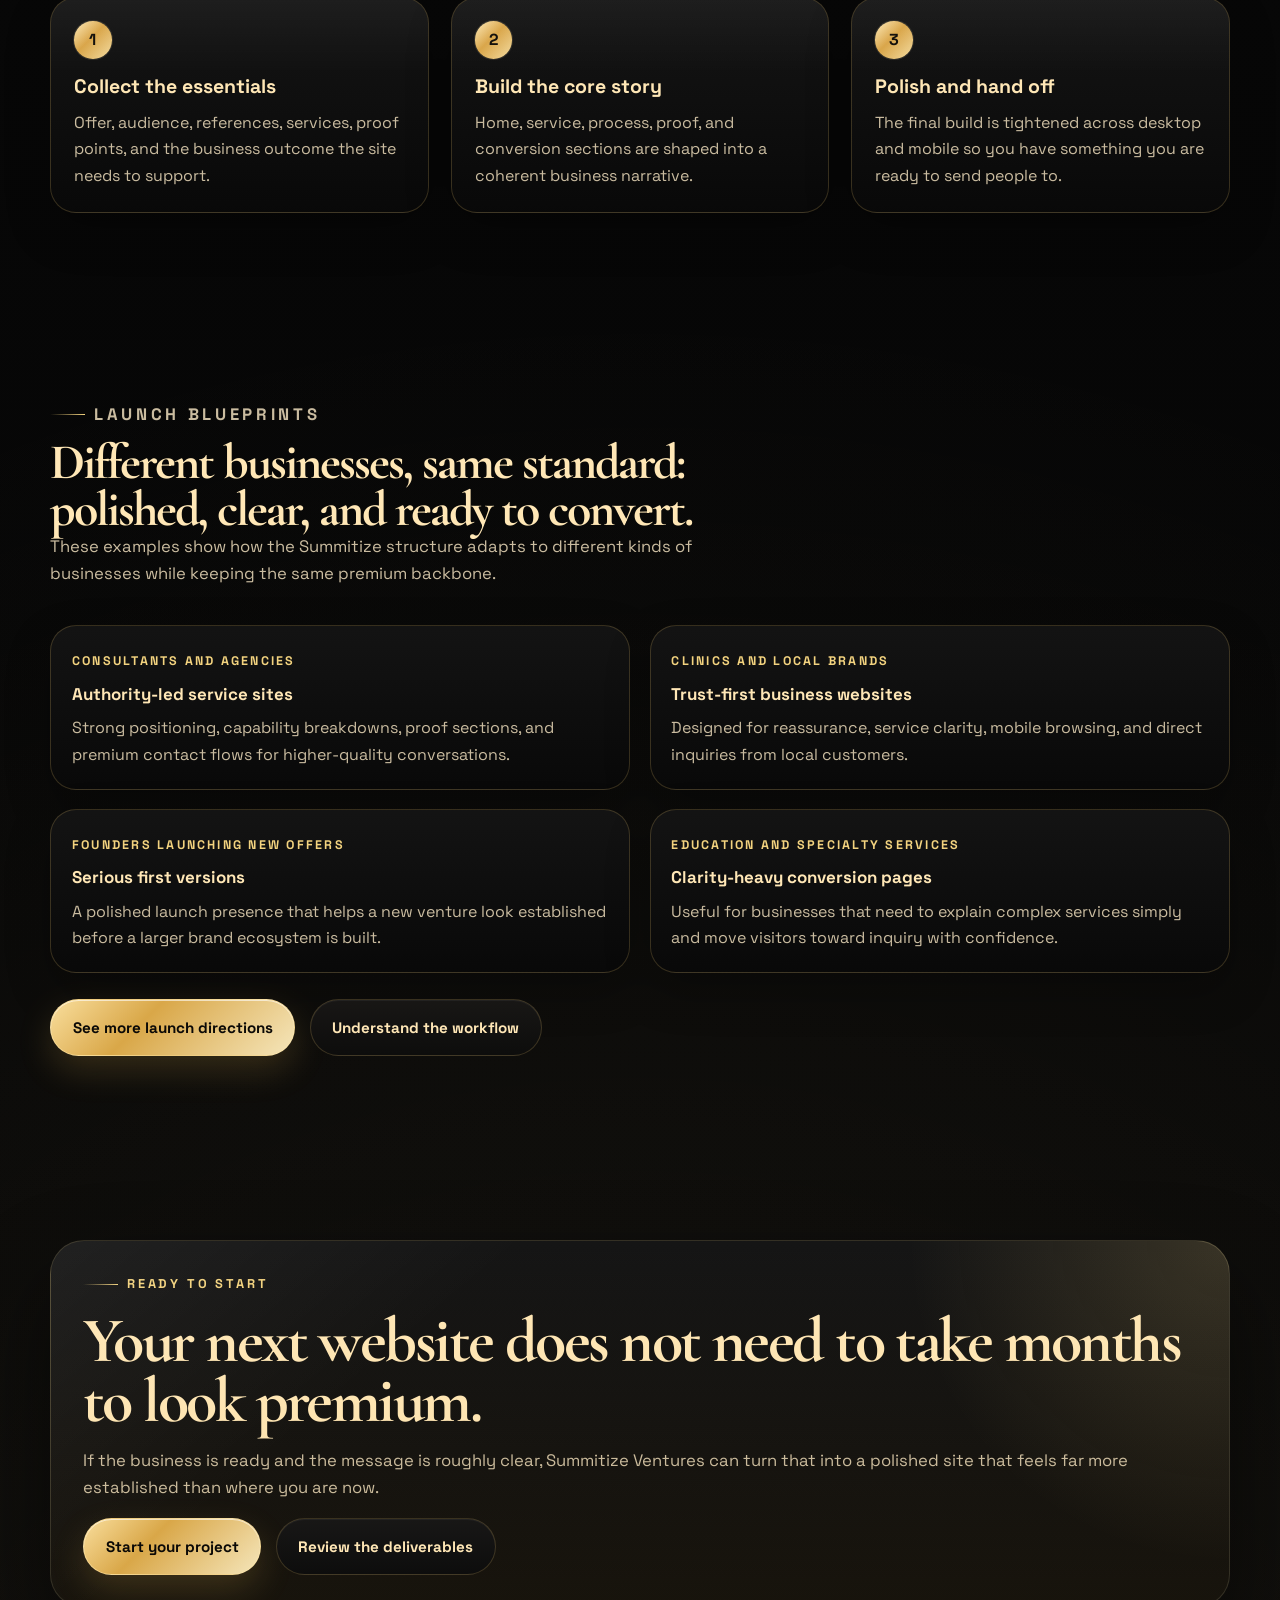
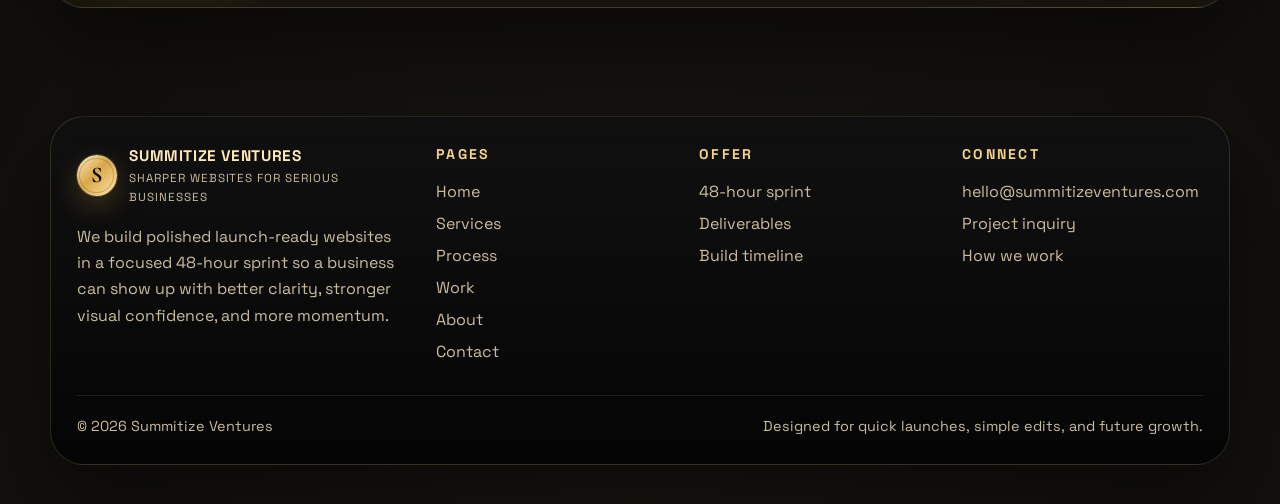
==== commit ef333c8d: "updated contents" ====
--- a/index.html
+++ b/index.html
@@ -3,10 +3,10 @@
   <head>
     <meta charset="UTF-8" />
     <meta name="viewport" content="width=device-width, initial-scale=1.0" />
-    <title>Summitize Ventures | Premium Websites Built in 48 Hours</title>
+    <title>Summitize Ventures | Premium Business Websites Built in 48 Hours</title>
     <meta
       name="description"
-      content="Summitize Ventures builds premium custom websites in 48 hours with a polished black-gold aesthetic, sharp messaging, and scalable business structure."
+      content="Summitize Ventures builds premium custom business websites in 48 hours with sharper messaging, stronger visuals, and a scalable launch-ready structure."
     />
     <link rel="stylesheet" href="styles/site.css" />
     <script defer src="scripts/site.js"></script>
@@ -19,55 +19,56 @@
           <div class="hero-shell reveal">
             <div class="hero-grid">
               <div class="hero-copy">
-                <p class="eyebrow">Fast Luxury Launches</p>
-                <h1>Black-card websites for businesses that need to look expensive fast.</h1>
+                <p class="eyebrow">Custom Sites In 48 Hours</p>
+                <h1>A business website that looks polished, says the right things, and launches fast.</h1>
                 <p class="lead">
-                  Summitize Ventures designs custom sites in 48 hours for founders, service firms, and local brands that want a sharper
-                  online presence without losing weeks in a slow build cycle.
+                  Summitize Ventures creates custom websites for businesses that are ready to look more credible online without waiting
+                  six weeks for basic progress. We shape the message, the sections, and the visual identity into one launch-ready site.
                 </p>
                 <div class="button-row">
-                  <a class="button button-primary" href="contact.html#lead-form">Start your 48-hour build</a>
-                  <a class="button button-secondary" href="portfolio.html">See sample directions</a>
+                  <a class="button button-primary" href="contact.html#lead-form">Book your launch sprint</a>
+                  <a class="button button-secondary" href="services.html">See what is included</a>
                 </div>
                 <div class="pill-row">
-                  <span class="pill">Custom, not generic</span>
-                  <span class="pill">Quirky detail with business discipline</span>
-                  <span class="pill">Ready to scale after launch</span>
+                  <span class="pill">Built for service brands, local businesses, and new ventures</span>
+                  <span class="pill">Premium look without template energy</span>
+                  <span class="pill">Designed to scale after launch</span>
                 </div>
                 <div class="hero-stats">
                   <div class="metric-card">
-                    <strong>Delivery window</strong>
+                    <strong>Delivery</strong>
                     <span class="value">48h</span>
-                    <span>From focused kickoff to launch-ready handoff.</span>
+                    <span>From kickoff to a polished multi-page foundation.</span>
                   </div>
                   <div class="metric-card">
-                    <strong>Site foundation</strong>
+                    <strong>Core pages</strong>
                     <span class="value">6+</span>
-                    <span>Core pages included for clarity, trust, and lead capture.</span>
+                    <span>Home, services, process, proof, about, and contact.</span>
                   </div>
                   <div class="metric-card">
-                    <strong>Design direction</strong>
-                    <span class="value">01</span>
-                    <span>One polished visual system across desktop and mobile.</span>
+                    <strong>Built for</strong>
+                    <span class="value">Any</span>
+                    <span>Consultants, clinics, agencies, studios, and founder-led businesses.</span>
                   </div>
                 </div>
               </div>
 
               <div class="hero-stage">
+                <img src="assets/hero-command-center.svg" alt="Summitize Ventures launch interface showing premium website mockups across desktop and mobile." />
                 <article class="stage-card one reveal">
-                  <span class="stage-chip">Premium first impression</span>
-                  <h3>Shiny where it matters. Serious where it counts.</h3>
-                  <p>The site feels elevated and memorable without drifting into gimmick or visual noise.</p>
+                  <span class="stage-chip">Message first</span>
+                  <h3>The site explains your business clearly before it tries to impress anyone.</h3>
+                  <p>Visitors understand the offer, the quality, and the next step without digging.</p>
                 </article>
                 <article class="stage-card two reveal">
-                  <span class="stage-chip">Built for action</span>
-                  <h3>Every section moves a visitor from curiosity to confidence.</h3>
-                  <p>Positioning, trust cues, service detail, and contact flow are arranged around how buyers actually decide.</p>
+                  <span class="stage-chip">Visual polish</span>
+                  <h3>It feels tailored, premium, and ready to represent a real business.</h3>
+                  <p>Typography, spacing, hierarchy, and visual texture work together instead of fighting for attention.</p>
                 </article>
                 <article class="stage-card three reveal">
-                  <span class="stage-chip">Scalable core</span>
-                  <h3>Launch now. Add campaigns, pages, and proof later without redesigning everything.</h3>
-                  <p>The initial build gives your business a polished front door and a structure that can keep growing with it.</p>
+                  <span class="stage-chip">Built to grow</span>
+                  <h3>Launch now, then add more pages, campaigns, and proof without rebuilding the whole thing.</h3>
+                  <p>The first version is strong enough to ship and structured enough to evolve.</p>
                 </article>
               </div>
             </div>
@@ -78,167 +79,132 @@
       <section class="section-tight signal-strip">
         <div class="container">
           <div class="signal-track reveal">
-            <span class="signal-item">Custom site creation in 48 hours</span>
-            <span class="signal-item">Founder-led brands</span>
-            <span class="signal-item">Clinics, studios, agencies, consultants</span>
-            <span class="signal-item">Professional with a point of view</span>
-            <span class="signal-item">Built for future growth</span>
-          </div>
-        </div>
-      </section>
-
-      <section class="section">
-        <div class="container manifesto-grid">
-          <div class="section-head reveal">
-            <p class="eyebrow">Why It Lands</p>
-            <h2>A faster website should still feel like a statement piece for the business.</h2>
+            <span class="signal-item">Service businesses that need better credibility</span>
+            <span class="signal-item">Local brands that need a sharper front door</span>
+            <span class="signal-item">Founders launching something new</span>
+            <span class="signal-item">Premium style with practical conversion structure</span>
+            <span class="signal-item">Fast delivery without generic output</span>
+          </div>
+        </div>
+      </section>
+
+      <section class="section">
+        <div class="container media-split">
+          <div class="section-head reveal">
+            <p class="eyebrow">What You Actually Get</p>
+            <h2>A site that makes the business look ready, not “under construction.”</h2>
+            <p class="compact-lead">
+              The goal is not to hand over a few pretty sections. The goal is to give your business a proper digital front door with
+              better positioning, stronger trust signals, and a clearer path to inquiry.
+            </p>
+            <div class="bullet-columns">
+              <span>Custom homepage built around your offer</span>
+              <span>Service pages that make the value easy to understand</span>
+              <span>Process and FAQ sections that reduce friction</span>
+              <span>Proof, about, and contact pages that strengthen trust</span>
+            </div>
+            <div class="metric-strip">
+              <span>Messaging hierarchy</span>
+              <span>Mobile-first refinement</span>
+              <span>Reusable page system</span>
+            </div>
+          </div>
+          <div class="visual-frame reveal">
+            <img src="assets/launch-blueprints.svg" alt="Launch blueprint board showing website sections, content structure, and page planning." />
+            <p class="image-caption">A clearer structure is what makes a fast build still feel thoughtful, premium, and conversion-ready.</p>
+          </div>
+        </div>
+      </section>
+
+      <section class="section surface-dark">
+        <div class="container">
+          <div class="section-head reveal">
+            <p class="eyebrow">Why Businesses Pick Summitize</p>
+            <h2>The site gets built fast, but it still sounds and feels like your business.</h2>
             <p>
-              Summitize Ventures is built for companies that want a site with polish, edge, and commercial clarity. The result should
-              feel like a confident launch, not a rushed placeholder.
+              Summitize Ventures sits between a cookie-cutter template shop and a bloated full-agency process. You get sharper thinking,
+              faster execution, and a launch that does not look like the cheapest option in the room.
             </p>
-            <ul class="manifesto-list">
-              <li>The palette, typography, and section rhythm create a premium feel without becoming stiff.</li>
-              <li>The structure works across industries, so the system scales as Summitize takes on more categories.</li>
-              <li>The pages are designed to look editorial and intentional instead of blocky and repetitive.</li>
-            </ul>
-          </div>
-          <div class="offer-stack">
-            <article class="manifesto-panel reveal">
-              <span class="offer-number">01 / Message architecture</span>
-              <h3>Your offer gets shaped into a cleaner, stronger narrative.</h3>
-              <p>We frame what you do, who it is for, and why it matters so visitors understand the business quickly.</p>
-            </article>
-            <article class="manifesto-panel reveal">
-              <span class="offer-number">02 / Visual identity</span>
-              <h3>The design carries personality, not just layout.</h3>
-              <p>Metallic highlights, dark surfaces, and selective contrast make the brand feel more deliberate and expensive.</p>
-            </article>
-            <article class="manifesto-panel reveal">
-              <span class="offer-number">03 / Scalable system</span>
-              <h3>The launch site is the opening move, not the whole ceiling.</h3>
-              <p>New service pages, city pages, landing pages, testimonials, and case studies can all slot in later.</p>
-            </article>
-          </div>
-        </div>
-      </section>
-
-      <section class="section surface-dark">
-        <div class="container offer-grid">
-          <article class="offer-highlight reveal">
-            <p class="eyebrow">Launch Architecture</p>
-            <h2 style="margin-top: 0.75rem;">A premium launch site with enough quirk to stand out and enough structure to convert.</h2>
-            <p class="lead" style="margin-top: 1rem;">
-              The Summitize build model is not about stuffing content into a template. It is about creating a refined business front door
-              with the right pages, visual drama, and decision-making flow.
-            </p>
-            <ul class="manifesto-list">
-              <li>Home page that captures attention and clarifies the offer fast.</li>
-              <li>Service and process pages that reduce friction and answer buyer questions.</li>
-              <li>Work, about, and contact pages that add trust and support conversion.</li>
-            </ul>
-            <div class="button-row" style="margin-top: 1.5rem;">
-              <a class="button button-primary" href="services.html">Explore the standard pages</a>
-              <a class="button button-secondary" href="process.html">See the 48-hour timeline</a>
-            </div>
-          </article>
-
-          <div class="offer-stack">
-            <article class="offer-mini reveal">
-              <span class="offer-number">For service brands</span>
-              <h3>Authority-forward lead generation</h3>
-              <p>Strong for consultants, agencies, coaches, and specialist firms that need credibility and clear calls to action.</p>
-            </article>
-            <article class="offer-mini reveal">
-              <span class="offer-number">For local businesses</span>
-              <h3>Trust-first digital presence</h3>
-              <p>Ideal for clinics, education brands, studios, and appointment-based businesses that need polish and inquiries now.</p>
-            </article>
-            <article class="offer-mini reveal">
-              <span class="offer-number">For new ventures</span>
-              <h3>A serious first version with room to grow</h3>
-              <p>Useful when a founder needs an impressive launch presence before building a much larger ecosystem later.</p>
-            </article>
-          </div>
-        </div>
-      </section>
-
-      <section class="section">
-        <div class="container">
-          <div class="section-head reveal">
-            <p class="eyebrow">48-Hour Sprint</p>
-            <h2>The process stays tight so the final result feels sharp, not rushed.</h2>
-            <p>The speed comes from focus. Inputs are gathered quickly, the message hierarchy is decided early, and the build is shaped around decisive revisions.</p>
+          </div>
+          <div class="proof-grid">
+            <article class="proof-panel reveal">
+              <span class="section-label">Clearer messaging</span>
+              <h3>People understand what you do in a few seconds.</h3>
+              <p>The copy flow is shaped around your audience, offer, proof, and action instead of filler text and vague claims.</p>
+            </article>
+            <article class="proof-panel reveal">
+              <span class="section-label">Better visual confidence</span>
+              <h3>The design feels deliberate, not borrowed.</h3>
+              <p>We use a stronger visual language so your site feels polished enough to represent a serious brand from day one.</p>
+            </article>
+            <article class="proof-panel reveal">
+              <span class="section-label">Launch-ready structure</span>
+              <h3>You can ship now without trapping the business later.</h3>
+              <p>The site is built on reusable sections and page logic so expansion work stays clean as the business grows.</p>
+            </article>
+          </div>
+        </div>
+      </section>
+
+      <section class="section">
+        <div class="container">
+          <div class="section-head reveal">
+            <p class="eyebrow">The 48-Hour Sprint</p>
+            <h2>Fast because the process is focused, not because corners are cut.</h2>
+            <p>We keep the timeline sharp by making the important decisions early and building the pages around a strong content structure.</p>
           </div>
           <div class="grid-3">
             <article class="process-step reveal">
               <span class="step-number">1</span>
-              <h3>Capture the business correctly</h3>
-              <p>We align on your audience, offer, tone, proof, and must-have pages before the build starts moving.</p>
+              <h3>Collect the essentials</h3>
+              <p>Offer, audience, references, services, proof points, and the business outcome the site needs to support.</p>
             </article>
             <article class="process-step reveal">
               <span class="step-number">2</span>
-              <h3>Design the premium core</h3>
-              <p>The visual language, layout rhythm, and section hierarchy come together into one coherent business story.</p>
+              <h3>Build the core story</h3>
+              <p>Home, service, process, proof, and conversion sections are shaped into a coherent business narrative.</p>
             </article>
             <article class="process-step reveal">
               <span class="step-number">3</span>
-              <h3>Polish for launch</h3>
-              <p>You get a site that feels finished, mobile-ready, and clean enough to support the next phase of growth.</p>
-            </article>
-          </div>
-        </div>
-      </section>
-
-      <section class="section">
-        <div class="container">
-          <div class="section-head reveal">
-            <p class="eyebrow">Representative Directions</p>
-            <h2>Different businesses. One polished system.</h2>
-            <p>These are example directions showing how the Summitize Ventures structure can adapt without losing its premium feel.</p>
-          </div>
-          <div class="portfolio-grid">
-            <article class="case-card reveal">
-              <div class="case-top">
-                <span class="case-tag">Consulting</span>
-                <span class="mini-tag">High-trust</span>
-              </div>
-              <h3>Advisory or consulting site</h3>
-              <p>Clean authority, sharp service framing, and a confident inquiry path for premium conversations.</p>
-              <div class="case-stats">
-                <span class="case-stat">Authority-led hero</span>
-                <span class="case-stat">Case-study sections</span>
-                <span class="case-stat">Call booking ready</span>
-              </div>
-            </article>
-            <article class="case-card reveal">
-              <div class="case-top">
-                <span class="case-tag">Local</span>
-                <span class="mini-tag warm">Trust-led</span>
-              </div>
-              <h3>Clinic, studio, or specialty practice</h3>
-              <p>Built for reassurance, service clarity, and mobile-first inquiry behavior for local buyers.</p>
-              <div class="case-stats">
-                <span class="case-stat">FAQ-rich structure</span>
-                <span class="case-stat">Service detail pages</span>
-                <span class="case-stat">Appointment path</span>
-              </div>
-            </article>
-            <article class="case-card reveal">
-              <div class="case-top">
-                <span class="case-tag">Launch</span>
-                <span class="mini-tag">Founder-first</span>
-              </div>
-              <h3>New venture launch presence</h3>
-              <p>A stronger first impression for a business that needs to look serious and polished before a larger brand build arrives.</p>
-              <div class="case-stats">
-                <span class="case-stat">Lean page set</span>
-                <span class="case-stat">Premium visual tone</span>
-                <span class="case-stat">Expansion-ready</span>
-              </div>
+              <h3>Polish and hand off</h3>
+              <p>The final build is tightened across desktop and mobile so you have something you are ready to send people to.</p>
+            </article>
+          </div>
+        </div>
+      </section>
+
+      <section class="section">
+        <div class="container">
+          <div class="section-head reveal">
+            <p class="eyebrow">Launch Blueprints</p>
+            <h2>Different businesses, same standard: polished, clear, and ready to convert.</h2>
+            <p>These examples show how the Summitize structure adapts to different kinds of businesses while keeping the same premium backbone.</p>
+          </div>
+          <div class="industry-grid">
+            <article class="industry-card reveal">
+              <span class="section-label">Consultants and agencies</span>
+              <h3>Authority-led service sites</h3>
+              <p>Strong positioning, capability breakdowns, proof sections, and premium contact flows for higher-quality conversations.</p>
+            </article>
+            <article class="industry-card reveal">
+              <span class="section-label">Clinics and local brands</span>
+              <h3>Trust-first business websites</h3>
+              <p>Designed for reassurance, service clarity, mobile browsing, and direct inquiries from local customers.</p>
+            </article>
+            <article class="industry-card reveal">
+              <span class="section-label">Founders launching new offers</span>
+              <h3>Serious first versions</h3>
+              <p>A polished launch presence that helps a new venture look established before a larger brand ecosystem is built.</p>
+            </article>
+            <article class="industry-card reveal">
+              <span class="section-label">Education and specialty services</span>
+              <h3>Clarity-heavy conversion pages</h3>
+              <p>Useful for businesses that need to explain complex services simply and move visitors toward inquiry with confidence.</p>
             </article>
           </div>
           <div class="button-row" style="margin-top: 1.6rem;">
-            <a class="button button-primary" href="portfolio.html">View more sample work directions</a>
+            <a class="button button-primary" href="portfolio.html">See more launch directions</a>
+            <a class="button button-secondary" href="process.html">Understand the workflow</a>
           </div>
         </div>
       </section>
@@ -246,14 +212,14 @@
       <section class="section">
         <div class="container">
           <div class="cta-band reveal">
-            <p class="eyebrow">Ready To Upgrade</p>
-            <h2>Your current site can be replaced with something sharper in 48 hours.</h2>
+            <p class="eyebrow">Ready To Start</p>
+            <h2>Your next website does not need to take months to look premium.</h2>
             <p class="lead">
-              If the business already deserves a more premium digital presence, Summitize Ventures can build the cleaner, shinier version without dragging the process out.
+              If the business is ready and the message is roughly clear, Summitize Ventures can turn that into a polished site that feels far more established than where you are now.
             </p>
             <div class="button-row">
-              <a class="button button-primary" href="contact.html#lead-form">Book the build</a>
-              <a class="button button-secondary" href="about.html">See how Summitize works</a>
+              <a class="button button-primary" href="contact.html#lead-form">Start your project</a>
+              <a class="button button-secondary" href="services.html">Review the deliverables</a>
             </div>
           </div>
         </div>
--- a/styles/site.css
+++ b/styles/site.css
@@ -484,6 +484,13 @@
   align-items: stretch;
 }
 
+.media-split {
+  display: grid;
+  grid-template-columns: minmax(0, 1.02fr) minmax(320px, 0.98fr);
+  gap: 1.4rem;
+  align-items: center;
+}
+
 .hero-copy {
   display: flex;
   flex-direction: column;
@@ -706,6 +713,16 @@
   border: 1px solid rgba(255, 230, 164, 0.12);
 }
 
+.hero-stage img {
+  position: absolute;
+  inset: 1rem;
+  width: calc(100% - 2rem);
+  height: calc(100% - 2rem);
+  object-fit: cover;
+  border-radius: 28px;
+  opacity: 0.92;
+}
+
 .hero-stage::before {
   content: "";
   position: absolute;
@@ -769,6 +786,150 @@
 .manifesto-grid {
   grid-template-columns: minmax(0, 1fr) minmax(320px, 0.92fr);
   align-items: start;
+}
+
+.visual-frame,
+.story-panel,
+.image-panel,
+.proof-panel {
+  position: relative;
+  overflow: hidden;
+  border-radius: var(--radius-xl);
+  border: 1px solid rgba(255, 230, 164, 0.16);
+  background:
+    radial-gradient(circle at top right, rgba(243, 211, 127, 0.12), transparent 24%),
+    linear-gradient(180deg, rgba(16, 16, 16, 0.96), rgba(8, 8, 8, 0.98));
+  box-shadow: var(--shadow-soft);
+}
+
+.visual-frame {
+  padding: 1rem;
+}
+
+.visual-frame img,
+.image-panel img {
+  display: block;
+  width: 100%;
+  height: auto;
+  border-radius: calc(var(--radius-xl) - 10px);
+  border: 1px solid rgba(255, 230, 164, 0.08);
+}
+
+.story-panel,
+.proof-panel {
+  padding: 1.45rem;
+}
+
+.proof-grid,
+.service-points,
+.faq-grid,
+.industry-grid,
+.mini-proof-grid {
+  display: grid;
+  gap: 1.2rem;
+}
+
+.proof-grid {
+  grid-template-columns: repeat(3, minmax(0, 1fr));
+}
+
+.service-points,
+.faq-grid,
+.industry-grid,
+.mini-proof-grid {
+  grid-template-columns: repeat(2, minmax(0, 1fr));
+}
+
+.service-point,
+.faq-item,
+.industry-card,
+.mini-proof {
+  position: relative;
+  overflow: hidden;
+  padding: 1.3rem;
+  border-radius: var(--radius-lg);
+  border: 1px solid var(--line);
+  background: linear-gradient(180deg, rgba(20, 20, 20, 0.96), rgba(9, 9, 9, 0.96));
+  box-shadow: var(--shadow-soft);
+}
+
+.service-point h3,
+.faq-item h3,
+.industry-card h3,
+.mini-proof h3 {
+  margin: 0;
+  color: var(--accent);
+  font-size: 1.06rem;
+  line-height: 1.2;
+}
+
+.service-point p,
+.faq-item p,
+.industry-card p,
+.mini-proof p {
+  margin: 0.7rem 0 0;
+  color: var(--muted);
+}
+
+.section-label {
+  display: inline-flex;
+  margin-bottom: 0.75rem;
+  color: var(--gold-strong);
+  font-size: 0.78rem;
+  font-weight: 700;
+  letter-spacing: 0.18em;
+  text-transform: uppercase;
+}
+
+.metric-strip {
+  display: flex;
+  flex-wrap: wrap;
+  gap: 0.75rem;
+  margin-top: 1rem;
+}
+
+.metric-strip span {
+  display: inline-flex;
+  align-items: center;
+  padding: 0.55rem 0.8rem;
+  border-radius: 999px;
+  border: 1px solid var(--line);
+  color: var(--muted-strong);
+  background: rgba(15, 15, 15, 0.82);
+  font-size: 0.86rem;
+}
+
+.bullet-columns {
+  display: grid;
+  grid-template-columns: repeat(2, minmax(0, 1fr));
+  gap: 0.9rem 1.2rem;
+  margin-top: 1rem;
+}
+
+.bullet-columns span {
+  position: relative;
+  padding-left: 1.4rem;
+  color: var(--muted-strong);
+}
+
+.bullet-columns span::before {
+  content: "";
+  position: absolute;
+  left: 0;
+  top: 0.72rem;
+  width: 0.75rem;
+  height: 2px;
+  background: linear-gradient(90deg, var(--gold-strong), transparent);
+}
+
+.image-caption {
+  margin-top: 0.8rem;
+  color: var(--muted);
+  font-size: 0.92rem;
+}
+
+.compact-lead {
+  max-width: 560px;
 }
 
 .manifesto-panel {
@@ -1110,6 +1271,7 @@
 
 @media (max-width: 1040px) {
   .hero-grid,
+  .media-split,
   .manifesto-grid,
   .offer-grid,
   .contact-grid,
@@ -1118,6 +1280,7 @@
   }
 
   .grid-3,
+  .proof-grid,
   .portfolio-grid,
   .subtle-grid {
     grid-template-columns: repeat(2, minmax(0, 1fr));
@@ -1181,9 +1344,15 @@
   .split-grid,
   .detail-grid,
   .grid-3,
+  .proof-grid,
   .portfolio-grid,
   .subtle-grid,
-  .field-grid {
+  .field-grid,
+  .service-points,
+  .faq-grid,
+  .industry-grid,
+  .mini-proof-grid,
+  .bullet-columns {
     grid-template-columns: 1fr;
   }
 
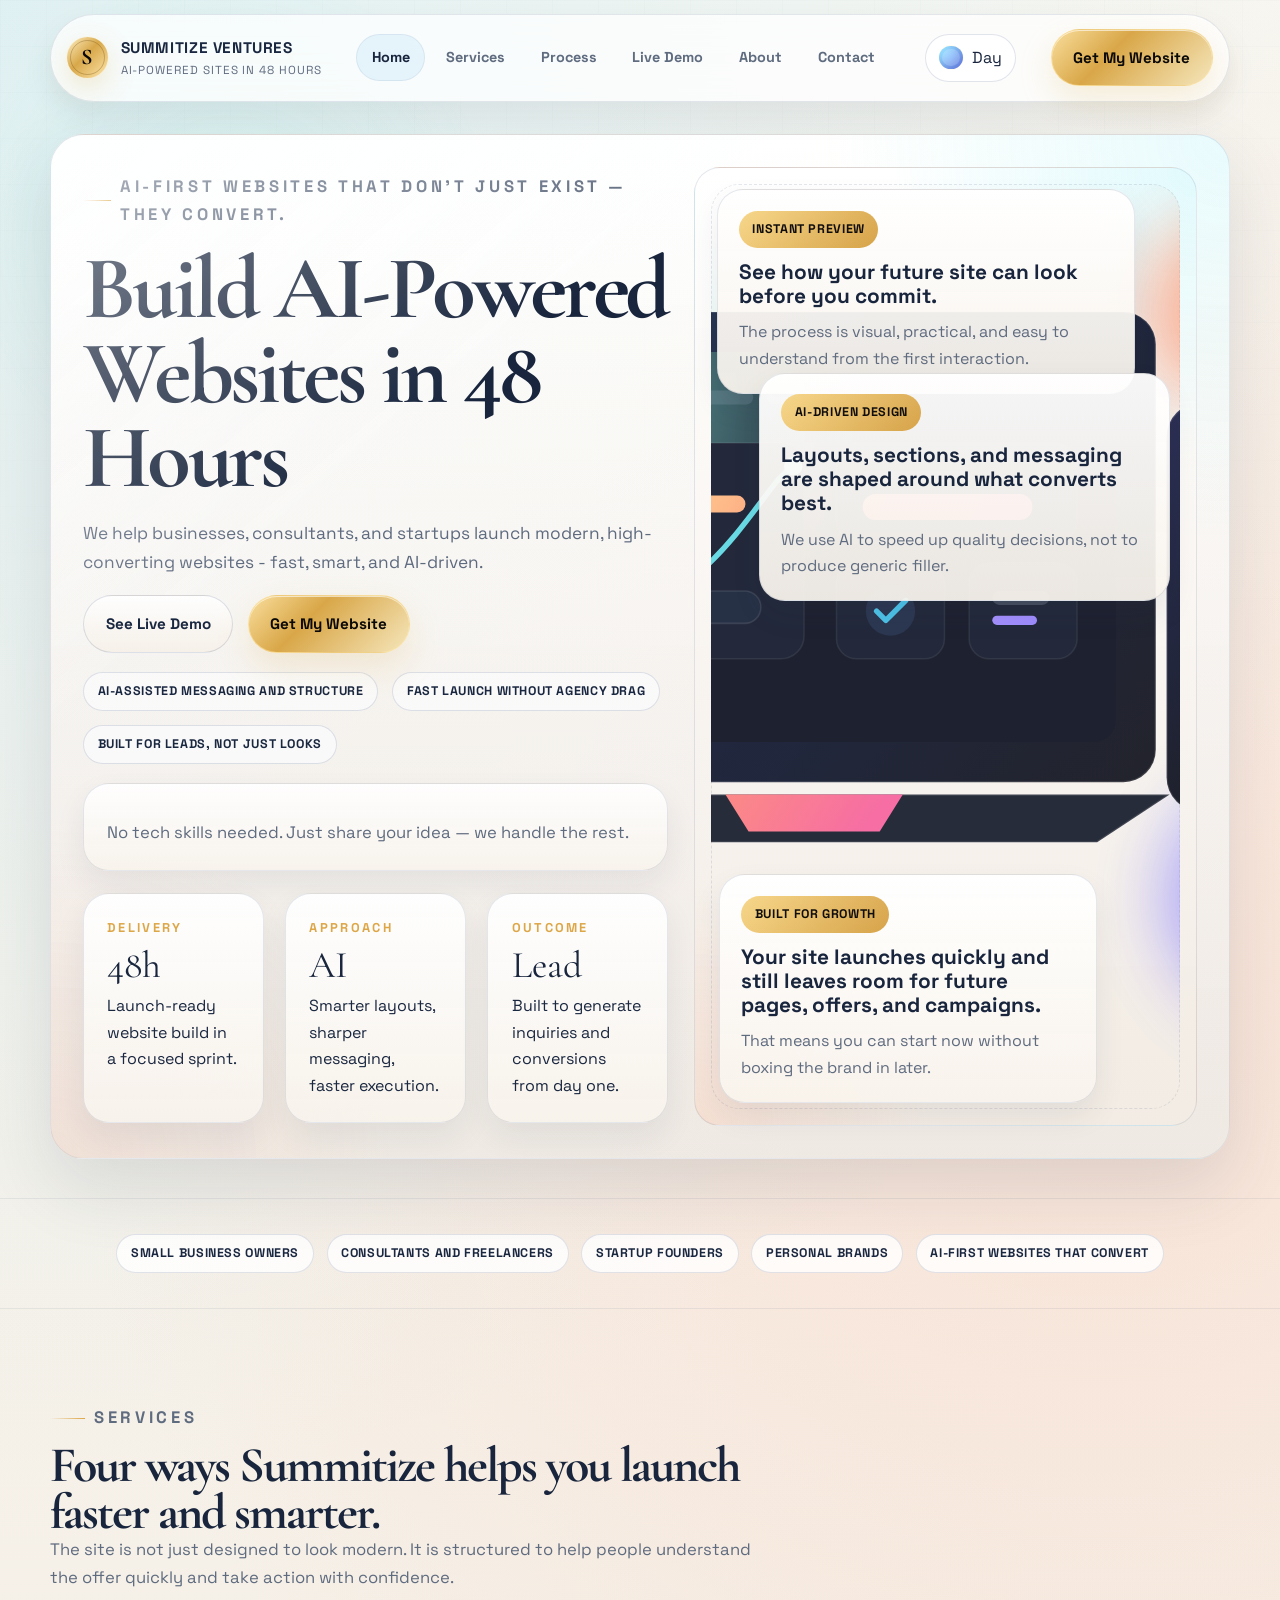
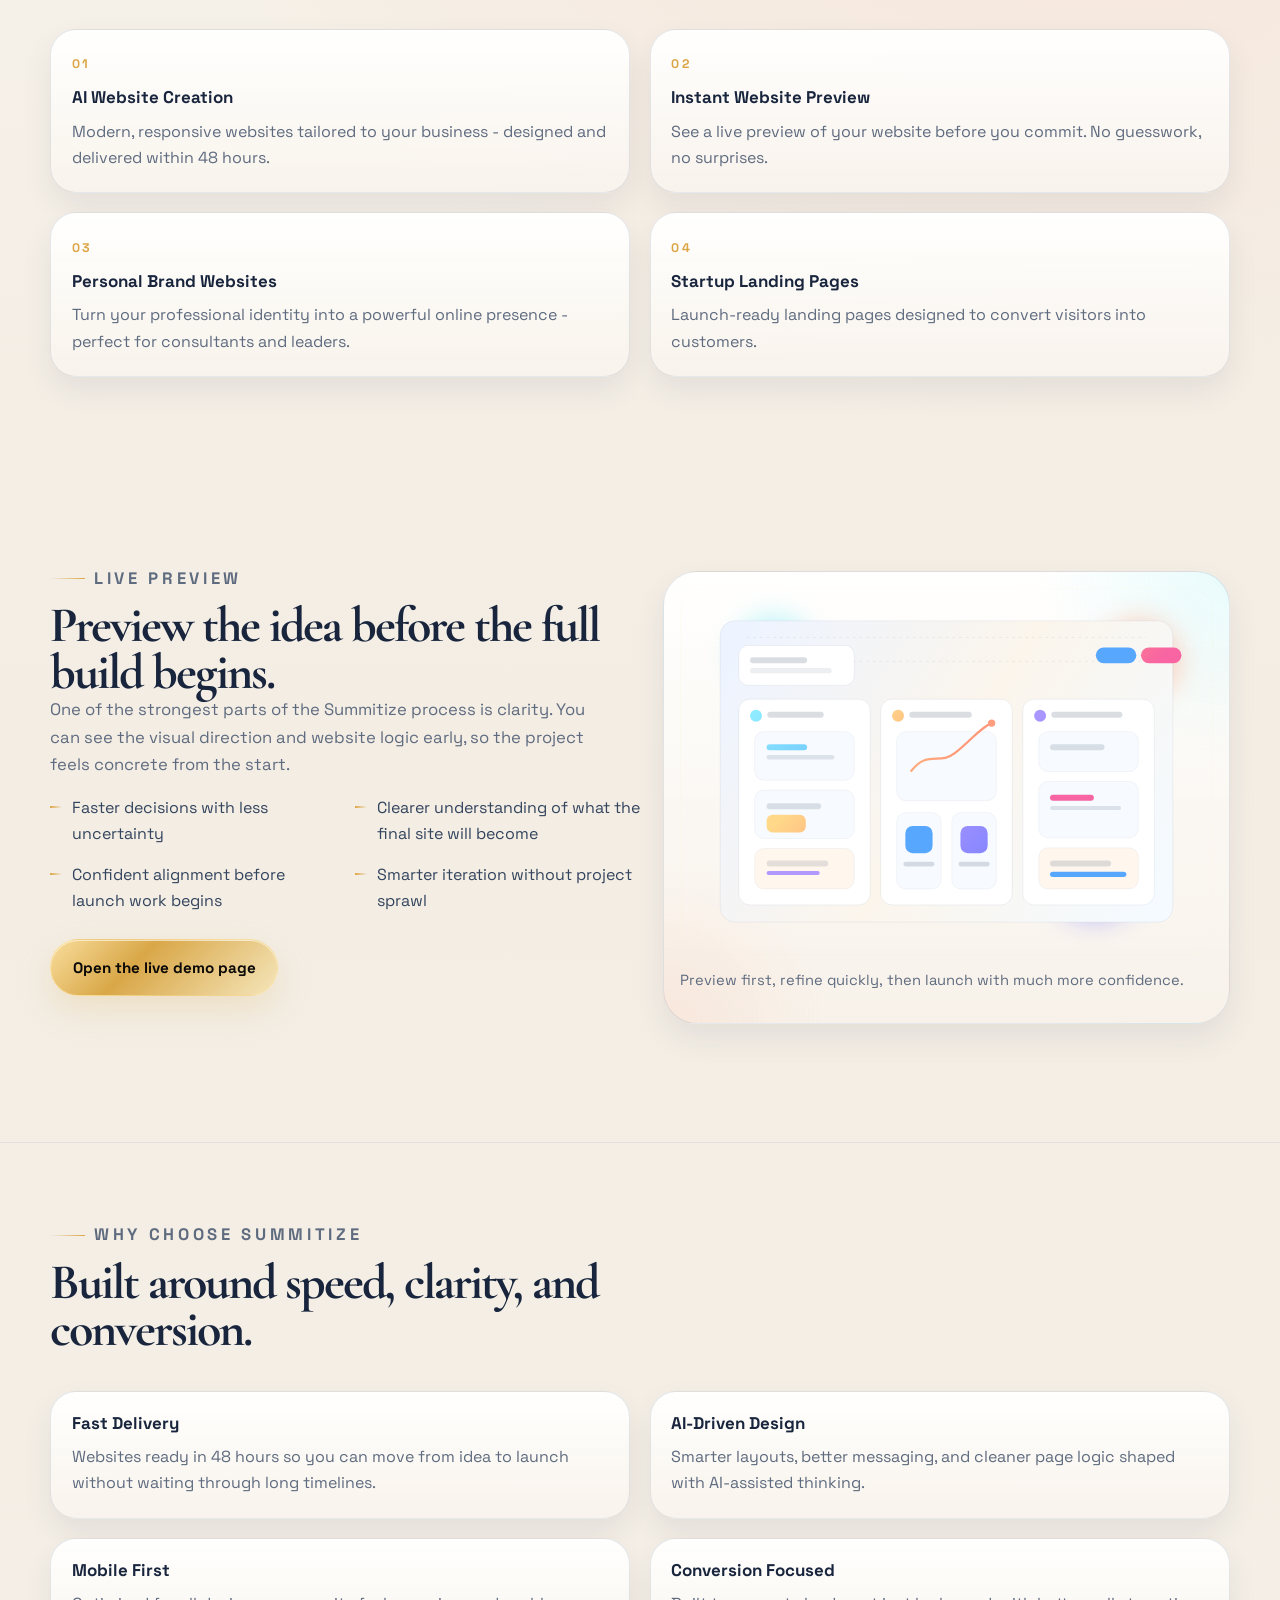
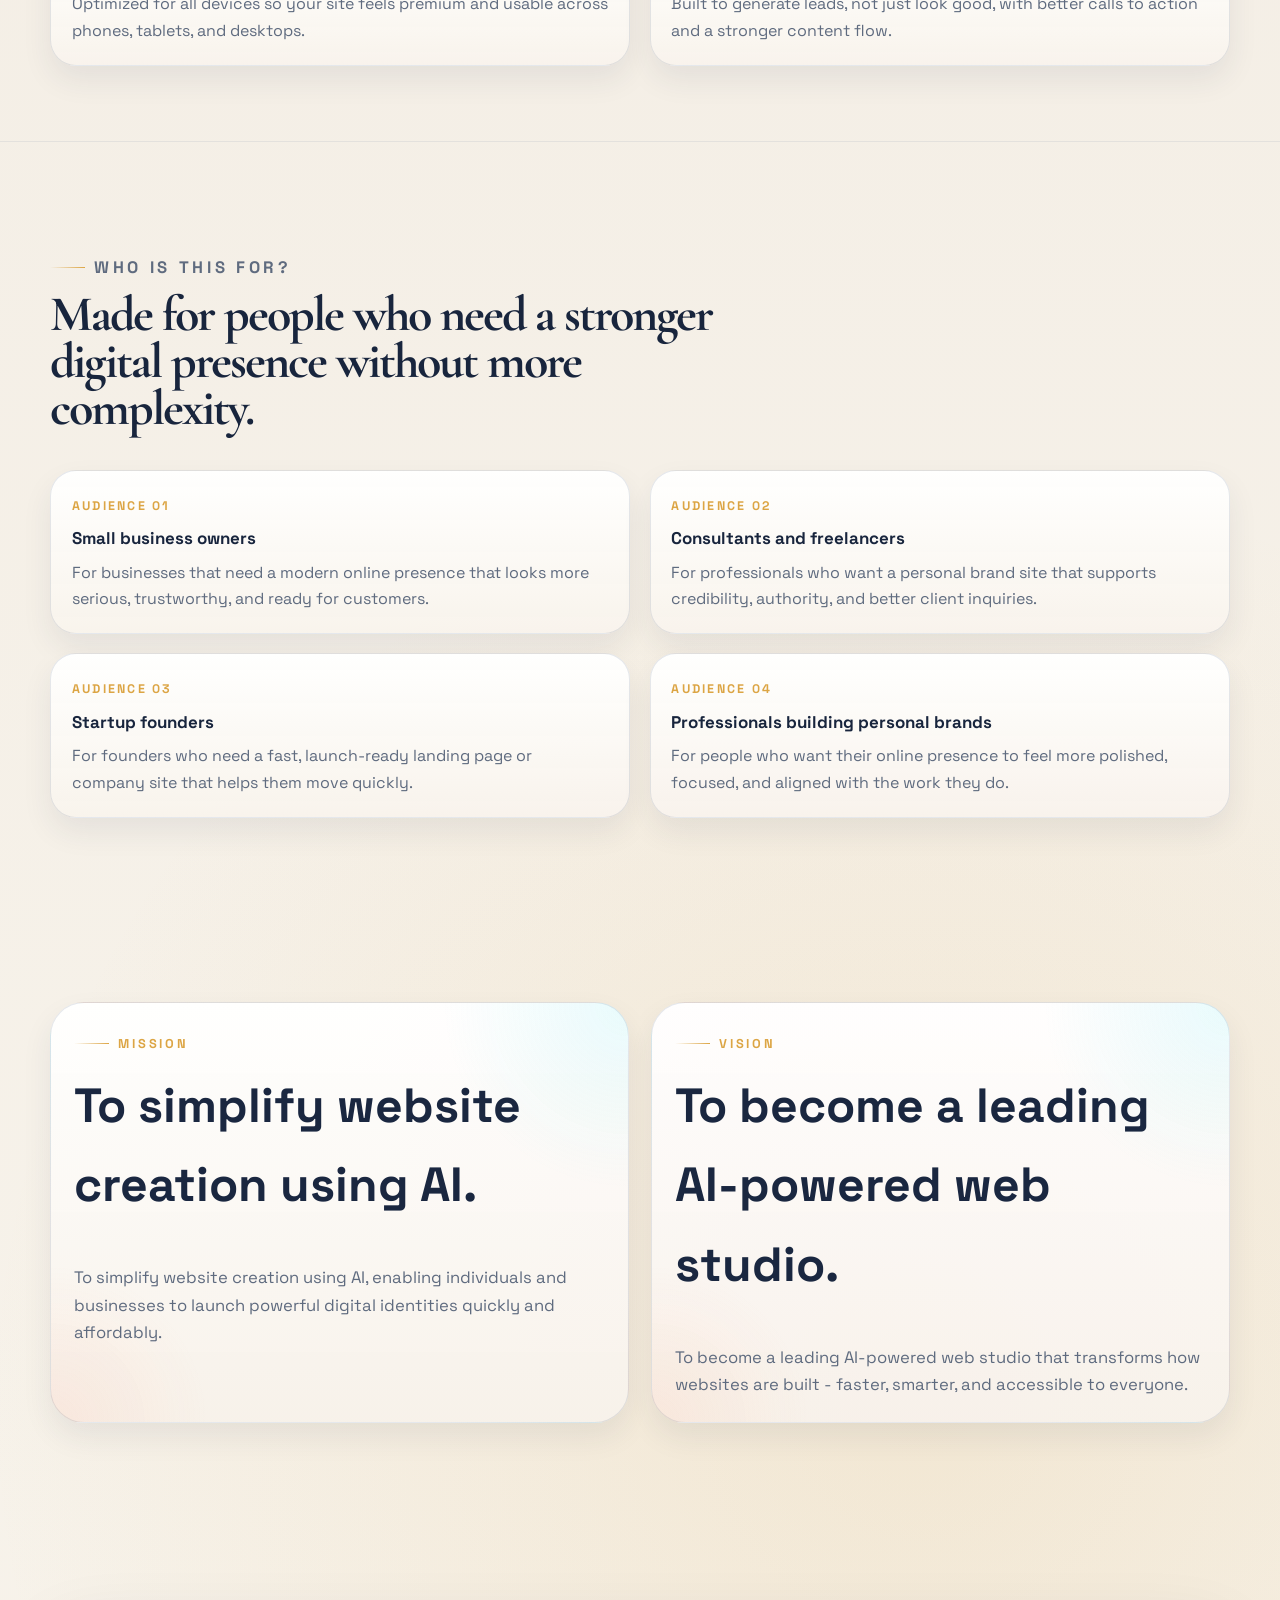
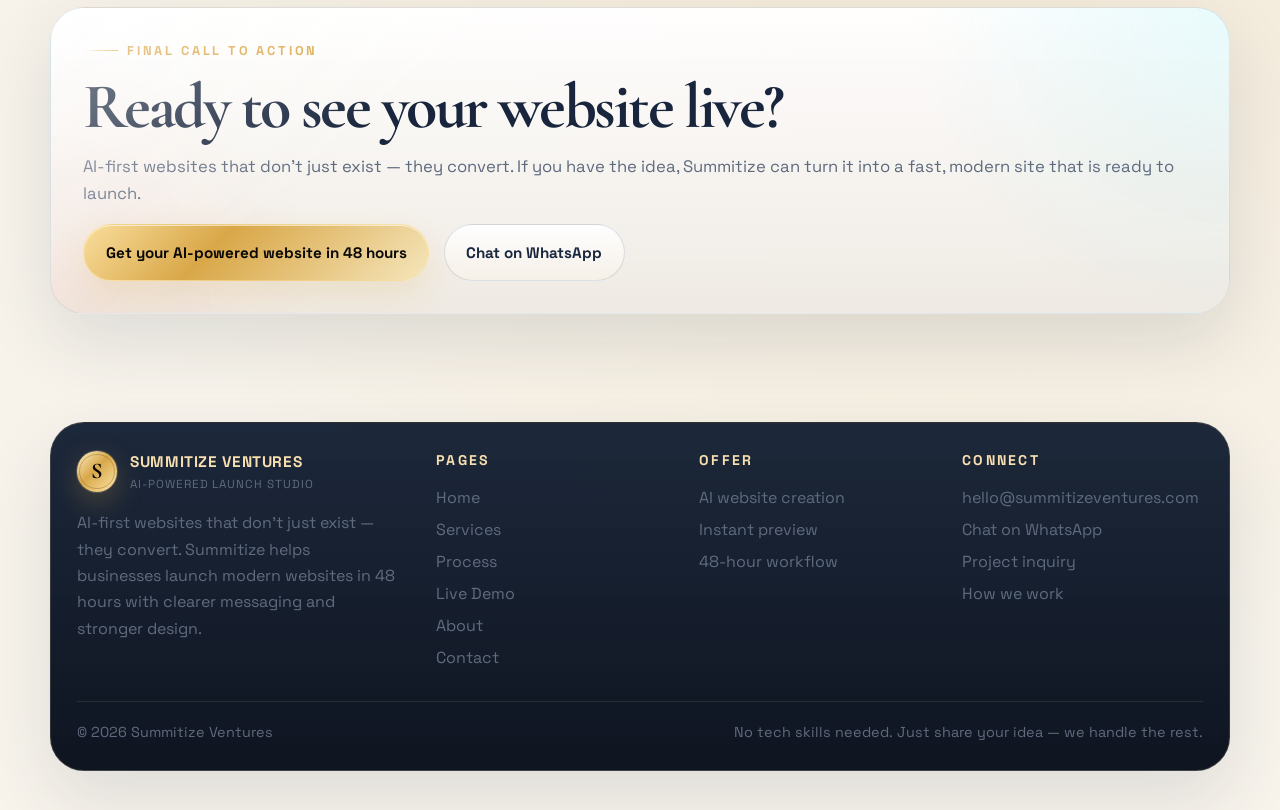
==== commit 35657b9a: "updated contents" ====
--- a/index.html
+++ b/index.html
@@ -3,10 +3,10 @@
   <head>
     <meta charset="UTF-8" />
     <meta name="viewport" content="width=device-width, initial-scale=1.0" />
-    <title>Summitize Ventures | Premium Business Websites Built in 48 Hours</title>
+    <title>Summitize Ventures | AI-Powered Websites in 48 Hours</title>
     <meta
       name="description"
-      content="Summitize Ventures builds premium custom business websites in 48 hours with sharper messaging, stronger visuals, and a scalable launch-ready structure."
+      content="Summitize Ventures builds AI-powered websites in 48 hours for businesses, consultants, startups, and personal brands."
     />
     <link rel="stylesheet" href="styles/site.css" />
     <script defer src="scripts/site.js"></script>
@@ -19,56 +19,58 @@
           <div class="hero-shell reveal">
             <div class="hero-grid">
               <div class="hero-copy">
-                <p class="eyebrow">Custom Sites In 48 Hours</p>
-                <h1>A business website that looks polished, says the right things, and launches fast.</h1>
+                <p class="eyebrow">AI-first websites that don’t just exist &mdash; they convert.</p>
+                <h1>Build AI-Powered Websites in 48 Hours</h1>
                 <p class="lead">
-                  Summitize Ventures creates custom websites for businesses that are ready to look more credible online without waiting
-                  six weeks for basic progress. We shape the message, the sections, and the visual identity into one launch-ready site.
+                  We help businesses, consultants, and startups launch modern, high-converting websites - fast, smart, and AI-driven.
                 </p>
                 <div class="button-row">
-                  <a class="button button-primary" href="contact.html#lead-form">Book your launch sprint</a>
-                  <a class="button button-secondary" href="services.html">See what is included</a>
+                  <a class="button button-secondary" href="portfolio.html">See Live Demo</a>
+                  <a class="button button-primary" href="contact.html#lead-form">Get My Website</a>
                 </div>
                 <div class="pill-row">
-                  <span class="pill">Built for service brands, local businesses, and new ventures</span>
-                  <span class="pill">Premium look without template energy</span>
-                  <span class="pill">Designed to scale after launch</span>
+                  <span class="pill">AI-assisted messaging and structure</span>
+                  <span class="pill">Fast launch without agency drag</span>
+                  <span class="pill">Built for leads, not just looks</span>
+                </div>
+                <div class="quote-shell">
+                  <p>No tech skills needed. Just share your idea &mdash; we handle the rest.</p>
                 </div>
                 <div class="hero-stats">
                   <div class="metric-card">
                     <strong>Delivery</strong>
                     <span class="value">48h</span>
-                    <span>From kickoff to a polished multi-page foundation.</span>
+                    <span>Launch-ready website build in a focused sprint.</span>
                   </div>
                   <div class="metric-card">
-                    <strong>Core pages</strong>
-                    <span class="value">6+</span>
-                    <span>Home, services, process, proof, about, and contact.</span>
+                    <strong>Approach</strong>
+                    <span class="value">AI</span>
+                    <span>Smarter layouts, sharper messaging, faster execution.</span>
                   </div>
                   <div class="metric-card">
-                    <strong>Built for</strong>
-                    <span class="value">Any</span>
-                    <span>Consultants, clinics, agencies, studios, and founder-led businesses.</span>
+                    <strong>Outcome</strong>
+                    <span class="value">Lead</span>
+                    <span>Built to generate inquiries and conversions from day one.</span>
                   </div>
                 </div>
               </div>
 
               <div class="hero-stage">
-                <img src="assets/hero-command-center.svg" alt="Summitize Ventures launch interface showing premium website mockups across desktop and mobile." />
+                <img src="assets/hero-command-center.svg" alt="AI-powered website preview shown across desktop and mobile screens." />
                 <article class="stage-card one reveal">
-                  <span class="stage-chip">Message first</span>
-                  <h3>The site explains your business clearly before it tries to impress anyone.</h3>
-                  <p>Visitors understand the offer, the quality, and the next step without digging.</p>
+                  <span class="stage-chip">Instant preview</span>
+                  <h3>See how your future site can look before you commit.</h3>
+                  <p>The process is visual, practical, and easy to understand from the first interaction.</p>
                 </article>
                 <article class="stage-card two reveal">
-                  <span class="stage-chip">Visual polish</span>
-                  <h3>It feels tailored, premium, and ready to represent a real business.</h3>
-                  <p>Typography, spacing, hierarchy, and visual texture work together instead of fighting for attention.</p>
+                  <span class="stage-chip">AI-driven design</span>
+                  <h3>Layouts, sections, and messaging are shaped around what converts best.</h3>
+                  <p>We use AI to speed up quality decisions, not to produce generic filler.</p>
                 </article>
                 <article class="stage-card three reveal">
-                  <span class="stage-chip">Built to grow</span>
-                  <h3>Launch now, then add more pages, campaigns, and proof without rebuilding the whole thing.</h3>
-                  <p>The first version is strong enough to ship and structured enough to evolve.</p>
+                  <span class="stage-chip">Built for growth</span>
+                  <h3>Your site launches quickly and still leaves room for future pages, offers, and campaigns.</h3>
+                  <p>That means you can start now without boxing the brand in later.</p>
                 </article>
               </div>
             </div>
@@ -79,11 +81,45 @@
       <section class="section-tight signal-strip">
         <div class="container">
           <div class="signal-track reveal">
-            <span class="signal-item">Service businesses that need better credibility</span>
-            <span class="signal-item">Local brands that need a sharper front door</span>
-            <span class="signal-item">Founders launching something new</span>
-            <span class="signal-item">Premium style with practical conversion structure</span>
-            <span class="signal-item">Fast delivery without generic output</span>
+            <span class="signal-item">Small business owners</span>
+            <span class="signal-item">Consultants and freelancers</span>
+            <span class="signal-item">Startup founders</span>
+            <span class="signal-item">Personal brands</span>
+            <span class="signal-item">AI-first websites that convert</span>
+          </div>
+        </div>
+      </section>
+
+      <section class="section" id="services-overview">
+        <div class="container">
+          <div class="section-head reveal">
+            <p class="eyebrow">Services</p>
+            <h2>Four ways Summitize helps you launch faster and smarter.</h2>
+            <p>
+              The site is not just designed to look modern. It is structured to help people understand the offer quickly and take action with confidence.
+            </p>
+          </div>
+          <div class="service-points">
+            <article class="service-point reveal">
+              <span class="section-label">01</span>
+              <h3>AI Website Creation</h3>
+              <p>Modern, responsive websites tailored to your business - designed and delivered within 48 hours.</p>
+            </article>
+            <article class="service-point reveal">
+              <span class="section-label">02</span>
+              <h3>Instant Website Preview</h3>
+              <p>See a live preview of your website before you commit. No guesswork, no surprises.</p>
+            </article>
+            <article class="service-point reveal">
+              <span class="section-label">03</span>
+              <h3>Personal Brand Websites</h3>
+              <p>Turn your professional identity into a powerful online presence - perfect for consultants and leaders.</p>
+            </article>
+            <article class="service-point reveal">
+              <span class="section-label">04</span>
+              <h3>Startup Landing Pages</h3>
+              <p>Launch-ready landing pages designed to convert visitors into customers.</p>
+            </article>
           </div>
         </div>
       </section>
@@ -91,27 +127,25 @@
       <section class="section">
         <div class="container media-split">
           <div class="section-head reveal">
-            <p class="eyebrow">What You Actually Get</p>
-            <h2>A site that makes the business look ready, not “under construction.”</h2>
+            <p class="eyebrow">Live Preview</p>
+            <h2>Preview the idea before the full build begins.</h2>
             <p class="compact-lead">
-              The goal is not to hand over a few pretty sections. The goal is to give your business a proper digital front door with
-              better positioning, stronger trust signals, and a clearer path to inquiry.
+              One of the strongest parts of the Summitize process is clarity. You can see the visual direction and website logic early,
+              so the project feels concrete from the start.
             </p>
             <div class="bullet-columns">
-              <span>Custom homepage built around your offer</span>
-              <span>Service pages that make the value easy to understand</span>
-              <span>Process and FAQ sections that reduce friction</span>
-              <span>Proof, about, and contact pages that strengthen trust</span>
-            </div>
-            <div class="metric-strip">
-              <span>Messaging hierarchy</span>
-              <span>Mobile-first refinement</span>
-              <span>Reusable page system</span>
+              <span>Faster decisions with less uncertainty</span>
+              <span>Clearer understanding of what the final site will become</span>
+              <span>Confident alignment before launch work begins</span>
+              <span>Smarter iteration without project sprawl</span>
+            </div>
+            <div class="button-row" style="margin-top: 1.5rem;">
+              <a class="button button-primary" href="portfolio.html">Open the live demo page</a>
             </div>
           </div>
           <div class="visual-frame reveal">
-            <img src="assets/launch-blueprints.svg" alt="Launch blueprint board showing website sections, content structure, and page planning." />
-            <p class="image-caption">A clearer structure is what makes a fast build still feel thoughtful, premium, and conversion-ready.</p>
+            <img src="assets/launch-blueprints.svg" alt="Preview board showing website sections, structure, and launch blueprint visuals." />
+            <p class="image-caption">Preview first, refine quickly, then launch with much more confidence.</p>
           </div>
         </div>
       </section>
@@ -119,107 +153,91 @@
       <section class="section surface-dark">
         <div class="container">
           <div class="section-head reveal">
-            <p class="eyebrow">Why Businesses Pick Summitize</p>
-            <h2>The site gets built fast, but it still sounds and feels like your business.</h2>
-            <p>
-              Summitize Ventures sits between a cookie-cutter template shop and a bloated full-agency process. You get sharper thinking,
-              faster execution, and a launch that does not look like the cheapest option in the room.
-            </p>
-          </div>
-          <div class="proof-grid">
-            <article class="proof-panel reveal">
-              <span class="section-label">Clearer messaging</span>
-              <h3>People understand what you do in a few seconds.</h3>
-              <p>The copy flow is shaped around your audience, offer, proof, and action instead of filler text and vague claims.</p>
-            </article>
-            <article class="proof-panel reveal">
-              <span class="section-label">Better visual confidence</span>
-              <h3>The design feels deliberate, not borrowed.</h3>
-              <p>We use a stronger visual language so your site feels polished enough to represent a serious brand from day one.</p>
-            </article>
-            <article class="proof-panel reveal">
-              <span class="section-label">Launch-ready structure</span>
-              <h3>You can ship now without trapping the business later.</h3>
-              <p>The site is built on reusable sections and page logic so expansion work stays clean as the business grows.</p>
-            </article>
-          </div>
-        </div>
-      </section>
-
-      <section class="section">
-        <div class="container">
-          <div class="section-head reveal">
-            <p class="eyebrow">The 48-Hour Sprint</p>
-            <h2>Fast because the process is focused, not because corners are cut.</h2>
-            <p>We keep the timeline sharp by making the important decisions early and building the pages around a strong content structure.</p>
-          </div>
-          <div class="grid-3">
-            <article class="process-step reveal">
-              <span class="step-number">1</span>
-              <h3>Collect the essentials</h3>
-              <p>Offer, audience, references, services, proof points, and the business outcome the site needs to support.</p>
-            </article>
-            <article class="process-step reveal">
-              <span class="step-number">2</span>
-              <h3>Build the core story</h3>
-              <p>Home, service, process, proof, and conversion sections are shaped into a coherent business narrative.</p>
-            </article>
-            <article class="process-step reveal">
-              <span class="step-number">3</span>
-              <h3>Polish and hand off</h3>
-              <p>The final build is tightened across desktop and mobile so you have something you are ready to send people to.</p>
-            </article>
-          </div>
-        </div>
-      </section>
-
-      <section class="section">
-        <div class="container">
-          <div class="section-head reveal">
-            <p class="eyebrow">Launch Blueprints</p>
-            <h2>Different businesses, same standard: polished, clear, and ready to convert.</h2>
-            <p>These examples show how the Summitize structure adapts to different kinds of businesses while keeping the same premium backbone.</p>
+            <p class="eyebrow">Why Choose Summitize</p>
+            <h2>Built around speed, clarity, and conversion.</h2>
+          </div>
+          <div class="mini-proof-grid">
+            <article class="mini-proof reveal">
+              <h3>Fast Delivery</h3>
+              <p>Websites ready in 48 hours so you can move from idea to launch without waiting through long timelines.</p>
+            </article>
+            <article class="mini-proof reveal">
+              <h3>AI-Driven Design</h3>
+              <p>Smarter layouts, better messaging, and cleaner page logic shaped with AI-assisted thinking.</p>
+            </article>
+            <article class="mini-proof reveal">
+              <h3>Mobile First</h3>
+              <p>Optimized for all devices so your site feels premium and usable across phones, tablets, and desktops.</p>
+            </article>
+            <article class="mini-proof reveal">
+              <h3>Conversion Focused</h3>
+              <p>Built to generate leads, not just look good, with better calls to action and a stronger content flow.</p>
+            </article>
+          </div>
+        </div>
+      </section>
+
+      <section class="section">
+        <div class="container">
+          <div class="section-head reveal">
+            <p class="eyebrow">Who Is This For?</p>
+            <h2>Made for people who need a stronger digital presence without more complexity.</h2>
           </div>
           <div class="industry-grid">
             <article class="industry-card reveal">
-              <span class="section-label">Consultants and agencies</span>
-              <h3>Authority-led service sites</h3>
-              <p>Strong positioning, capability breakdowns, proof sections, and premium contact flows for higher-quality conversations.</p>
-            </article>
-            <article class="industry-card reveal">
-              <span class="section-label">Clinics and local brands</span>
-              <h3>Trust-first business websites</h3>
-              <p>Designed for reassurance, service clarity, mobile browsing, and direct inquiries from local customers.</p>
-            </article>
-            <article class="industry-card reveal">
-              <span class="section-label">Founders launching new offers</span>
-              <h3>Serious first versions</h3>
-              <p>A polished launch presence that helps a new venture look established before a larger brand ecosystem is built.</p>
-            </article>
-            <article class="industry-card reveal">
-              <span class="section-label">Education and specialty services</span>
-              <h3>Clarity-heavy conversion pages</h3>
-              <p>Useful for businesses that need to explain complex services simply and move visitors toward inquiry with confidence.</p>
-            </article>
-          </div>
-          <div class="button-row" style="margin-top: 1.6rem;">
-            <a class="button button-primary" href="portfolio.html">See more launch directions</a>
-            <a class="button button-secondary" href="process.html">Understand the workflow</a>
-          </div>
+              <span class="section-label">Audience 01</span>
+              <h3>Small business owners</h3>
+              <p>For businesses that need a modern online presence that looks more serious, trustworthy, and ready for customers.</p>
+            </article>
+            <article class="industry-card reveal">
+              <span class="section-label">Audience 02</span>
+              <h3>Consultants and freelancers</h3>
+              <p>For professionals who want a personal brand site that supports credibility, authority, and better client inquiries.</p>
+            </article>
+            <article class="industry-card reveal">
+              <span class="section-label">Audience 03</span>
+              <h3>Startup founders</h3>
+              <p>For founders who need a fast, launch-ready landing page or company site that helps them move quickly.</p>
+            </article>
+            <article class="industry-card reveal">
+              <span class="section-label">Audience 04</span>
+              <h3>Professionals building personal brands</h3>
+              <p>For people who want their online presence to feel more polished, focused, and aligned with the work they do.</p>
+            </article>
+          </div>
+        </div>
+      </section>
+
+      <section class="section">
+        <div class="container grid-2">
+          <article class="proof-panel reveal">
+            <p class="eyebrow">Mission</p>
+            <h2 style="margin-top: 0.75rem; font-size: clamp(2rem, 4vw, 3rem);">To simplify website creation using AI.</h2>
+            <p class="lead" style="margin-top: 1rem;">
+              To simplify website creation using AI, enabling individuals and businesses to launch powerful digital identities quickly and affordably.
+            </p>
+          </article>
+          <article class="proof-panel reveal">
+            <p class="eyebrow">Vision</p>
+            <h2 style="margin-top: 0.75rem; font-size: clamp(2rem, 4vw, 3rem);">To become a leading AI-powered web studio.</h2>
+            <p class="lead" style="margin-top: 1rem;">
+              To become a leading AI-powered web studio that transforms how websites are built - faster, smarter, and accessible to everyone.
+            </p>
+          </article>
         </div>
       </section>
 
       <section class="section">
         <div class="container">
           <div class="cta-band reveal">
-            <p class="eyebrow">Ready To Start</p>
-            <h2>Your next website does not need to take months to look premium.</h2>
+            <p class="eyebrow">Final Call To Action</p>
+            <h2>Ready to see your website live?</h2>
             <p class="lead">
-              If the business is ready and the message is roughly clear, Summitize Ventures can turn that into a polished site that feels far more established than where you are now.
+              AI-first websites that don’t just exist &mdash; they convert. If you have the idea, Summitize can turn it into a fast, modern site that is ready to launch.
             </p>
             <div class="button-row">
-              <a class="button button-primary" href="contact.html#lead-form">Start your project</a>
-              <a class="button button-secondary" href="services.html">Review the deliverables</a>
+              <a class="button button-primary" href="contact.html#lead-form">Get your AI-powered website in 48 hours</a>
+              <a class="button button-secondary" data-whatsapp-link href="#">Chat on WhatsApp</a>
             </div>
           </div>
         </div>
--- a/styles/site.css
+++ b/styles/site.css
@@ -378,6 +378,54 @@
   display: inline-flex;
 }
 
+.theme-toggle {
+  display: inline-flex;
+  align-items: center;
+  gap: 0.6rem;
+  min-height: 3rem;
+  padding: 0.52rem 0.82rem;
+  border: 1px solid var(--line);
+  border-radius: 999px;
+  color: var(--accent);
+  background: rgba(10, 10, 10, 0.82);
+  box-shadow: inset 0 1px 0 rgba(255, 255, 255, 0.04);
+  transition: transform var(--transition), border-color var(--transition), background var(--transition);
+}
+
+.theme-toggle:hover,
+.theme-toggle:focus-visible {
+  transform: translateY(-2px);
+  border-color: var(--line-strong);
+}
+
+.theme-toggle-orb {
+  position: relative;
+  width: 1.45rem;
+  height: 1.45rem;
+  border-radius: 50%;
+  flex-shrink: 0;
+  background: linear-gradient(135deg, #ffe9a8 0%, #d79d36 100%);
+  box-shadow: inset -4px -4px 10px rgba(0, 0, 0, 0.14), 0 0 0 1px rgba(255, 231, 176, 0.18);
+}
+
+.theme-toggle-orb::after {
+  content: "";
+  position: absolute;
+  inset: 0.18rem;
+  border-radius: inherit;
+  background: rgba(255, 255, 255, 0.18);
+  transform: scale(0);
+  transition: transform var(--transition);
+}
+
+.theme-toggle[aria-pressed="true"] .theme-toggle-orb {
+  background: linear-gradient(135deg, #9cf0ff 0%, #6f84ff 100%);
+}
+
+.theme-toggle[aria-pressed="true"] .theme-toggle-orb::after {
+  transform: scale(1);
+}
+
 .nav-toggle {
   position: relative;
   display: none;
@@ -1242,6 +1290,194 @@
   display: block;
 }
 
+body[data-theme="light"] {
+  --text: #1a2740;
+  --muted: #5f6b7f;
+  --muted-strong: #33445d;
+  --line: rgba(43, 69, 111, 0.14);
+  --line-strong: rgba(43, 69, 111, 0.26);
+  --gold: #c38c2d;
+  --gold-strong: #dca544;
+  --accent: #18253d;
+  --shadow: 0 28px 70px rgba(33, 47, 72, 0.12);
+  --shadow-soft: 0 14px 30px rgba(33, 47, 72, 0.08);
+  background:
+    radial-gradient(circle at top left, rgba(98, 211, 255, 0.18), transparent 26%),
+    radial-gradient(circle at 86% 18%, rgba(255, 153, 121, 0.18), transparent 22%),
+    radial-gradient(circle at 72% 82%, rgba(216, 165, 74, 0.14), transparent 20%),
+    linear-gradient(180deg, #fbf7f0 0%, #f3ede4 42%, #f8f4ec 100%);
+}
+
+body[data-theme="light"]::before {
+  background:
+    linear-gradient(rgba(24, 39, 64, 0.04) 1px, transparent 1px),
+    linear-gradient(90deg, rgba(24, 39, 64, 0.04) 1px, transparent 1px);
+  background-size: 46px 46px;
+  mask-image: linear-gradient(180deg, rgba(0, 0, 0, 0.3), transparent 82%);
+}
+
+body[data-theme="light"]::after {
+  opacity: 0.78;
+  background:
+    radial-gradient(circle at 18% 26%, rgba(122, 242, 225, 0.15) 0, transparent 22%),
+    radial-gradient(circle at 78% 36%, rgba(247, 99, 158, 0.12) 0, transparent 18%),
+    radial-gradient(circle at 78% 78%, rgba(103, 132, 255, 0.1) 0, transparent 18%);
+}
+
+body[data-theme="light"] .nav-shell {
+  background: rgba(255, 255, 255, 0.74);
+  border-color: rgba(43, 69, 111, 0.12);
+}
+
+body[data-theme="light"] .nav-links a:hover,
+body[data-theme="light"] .nav-links a:focus-visible,
+body[data-theme="light"] .nav-links a.is-active {
+  background: rgba(64, 179, 240, 0.1);
+  box-shadow: inset 0 0 0 1px rgba(43, 69, 111, 0.08);
+}
+
+body[data-theme="light"] .theme-toggle,
+body[data-theme="light"] .nav-toggle {
+  background: rgba(255, 255, 255, 0.86);
+  box-shadow: none;
+}
+
+body[data-theme="light"] .button-secondary {
+  color: var(--text);
+  background: linear-gradient(180deg, rgba(255, 255, 255, 0.95), rgba(246, 240, 232, 0.94));
+  border-color: rgba(43, 69, 111, 0.16);
+}
+
+body[data-theme="light"] .pill,
+body[data-theme="light"] .signal-item,
+body[data-theme="light"] .case-stat,
+body[data-theme="light"] .metric-strip span {
+  color: var(--text);
+  background: rgba(255, 255, 255, 0.82);
+}
+
+body[data-theme="light"] .hero-shell,
+body[data-theme="light"] .page-hero-shell,
+body[data-theme="light"] .cta-band,
+body[data-theme="light"] .visual-frame,
+body[data-theme="light"] .story-panel,
+body[data-theme="light"] .image-panel,
+body[data-theme="light"] .proof-panel {
+  border-color: rgba(43, 69, 111, 0.12);
+  background:
+    radial-gradient(circle at top right, rgba(96, 228, 244, 0.14), transparent 26%),
+    radial-gradient(circle at bottom left, rgba(255, 154, 116, 0.12), transparent 22%),
+    linear-gradient(180deg, rgba(255, 255, 255, 0.95), rgba(247, 241, 234, 0.96));
+}
+
+body[data-theme="light"] .hero-shell::before,
+body[data-theme="light"] .page-hero-shell::before,
+body[data-theme="light"] .cta-band::before {
+  background:
+    linear-gradient(140deg, rgba(255, 255, 255, 0.5), transparent 30%),
+    linear-gradient(180deg, transparent, rgba(24, 39, 64, 0.04));
+}
+
+body[data-theme="light"] .metric-card,
+body[data-theme="light"] .card,
+body[data-theme="light"] .process-step,
+body[data-theme="light"] .case-card,
+body[data-theme="light"] .detail-card,
+body[data-theme="light"] .contact-card,
+body[data-theme="light"] .form-shell,
+body[data-theme="light"] .quote-shell,
+body[data-theme="light"] .comparison-card,
+body[data-theme="light"] .manifesto-panel,
+body[data-theme="light"] .offer-highlight,
+body[data-theme="light"] .offer-mini,
+body[data-theme="light"] .stage-card,
+body[data-theme="light"] .service-point,
+body[data-theme="light"] .faq-item,
+body[data-theme="light"] .industry-card,
+body[data-theme="light"] .mini-proof {
+  border-color: rgba(43, 69, 111, 0.12);
+  background: linear-gradient(180deg, rgba(255, 255, 255, 0.96), rgba(248, 243, 236, 0.94));
+}
+
+body[data-theme="light"] .hero-stage {
+  background:
+    radial-gradient(circle at top right, rgba(96, 228, 244, 0.18), transparent 28%),
+    radial-gradient(circle at bottom left, rgba(255, 154, 116, 0.16), transparent 22%),
+    linear-gradient(180deg, rgba(255, 255, 255, 0.95), rgba(243, 236, 228, 0.96));
+  border-color: rgba(43, 69, 111, 0.12);
+}
+
+body[data-theme="light"] .hero-stage::before {
+  border-color: rgba(43, 69, 111, 0.12);
+}
+
+body[data-theme="light"] .signal-strip {
+  border-top-color: rgba(43, 69, 111, 0.08);
+  border-bottom-color: rgba(43, 69, 111, 0.08);
+}
+
+body[data-theme="light"] .surface-dark::before {
+  border-block-color: rgba(43, 69, 111, 0.08);
+}
+
+body[data-theme="light"] .field input,
+body[data-theme="light"] .field select,
+body[data-theme="light"] .field textarea {
+  background: rgba(255, 255, 255, 0.94);
+  border-color: rgba(43, 69, 111, 0.14);
+}
+
+body[data-theme="light"] .field input::placeholder,
+body[data-theme="light"] .field textarea::placeholder {
+  color: rgba(95, 107, 127, 0.86);
+}
+
+body[data-theme="light"] .page-services .page-hero-shell {
+  background:
+    radial-gradient(circle at 84% 20%, rgba(96, 228, 244, 0.16), transparent 24%),
+    linear-gradient(135deg, rgba(255, 255, 255, 0.96), rgba(247, 241, 233, 0.96));
+}
+
+body[data-theme="light"] .page-process .page-hero-shell {
+  background:
+    radial-gradient(circle at 16% 20%, rgba(103, 132, 255, 0.12), transparent 22%),
+    linear-gradient(135deg, rgba(255, 255, 255, 0.96), rgba(247, 241, 233, 0.96));
+}
+
+body[data-theme="light"] .page-process .page-hero-shell::before {
+  background:
+    linear-gradient(140deg, rgba(255, 255, 255, 0.45), transparent 30%),
+    repeating-linear-gradient(90deg, rgba(24, 39, 64, 0.04) 0 1px, transparent 1px 46px);
+}
+
+body[data-theme="light"] .page-portfolio .page-hero-shell {
+  background:
+    radial-gradient(circle at 78% 24%, rgba(247, 99, 158, 0.12), transparent 20%),
+    radial-gradient(circle at 18% 32%, rgba(96, 228, 244, 0.14), transparent 18%),
+    linear-gradient(180deg, rgba(255, 255, 255, 0.96), rgba(247, 241, 233, 0.96));
+}
+
+body[data-theme="light"] .page-about .page-hero-shell {
+  background:
+    radial-gradient(circle at 78% 18%, rgba(255, 154, 116, 0.12), transparent 20%),
+    linear-gradient(135deg, rgba(255, 255, 255, 0.96), rgba(247, 241, 233, 0.96));
+}
+
+body[data-theme="light"] .page-contact .page-hero-shell {
+  background:
+    radial-gradient(circle at 88% 18%, rgba(103, 132, 255, 0.12), transparent 22%),
+    linear-gradient(135deg, rgba(255, 255, 255, 0.96), rgba(247, 241, 233, 0.96));
+}
+
+body[data-theme="light"] .footer-shell {
+  background: linear-gradient(180deg, rgba(19, 31, 51, 0.96), rgba(10, 16, 28, 0.98));
+}
+
+body[data-theme="light"] .footer-shell .brand-name,
+body[data-theme="light"] .footer-column h3 {
+  color: #f7dfb0;
+}
+
 .reveal {
   opacity: 0;
   transform: translateY(20px);
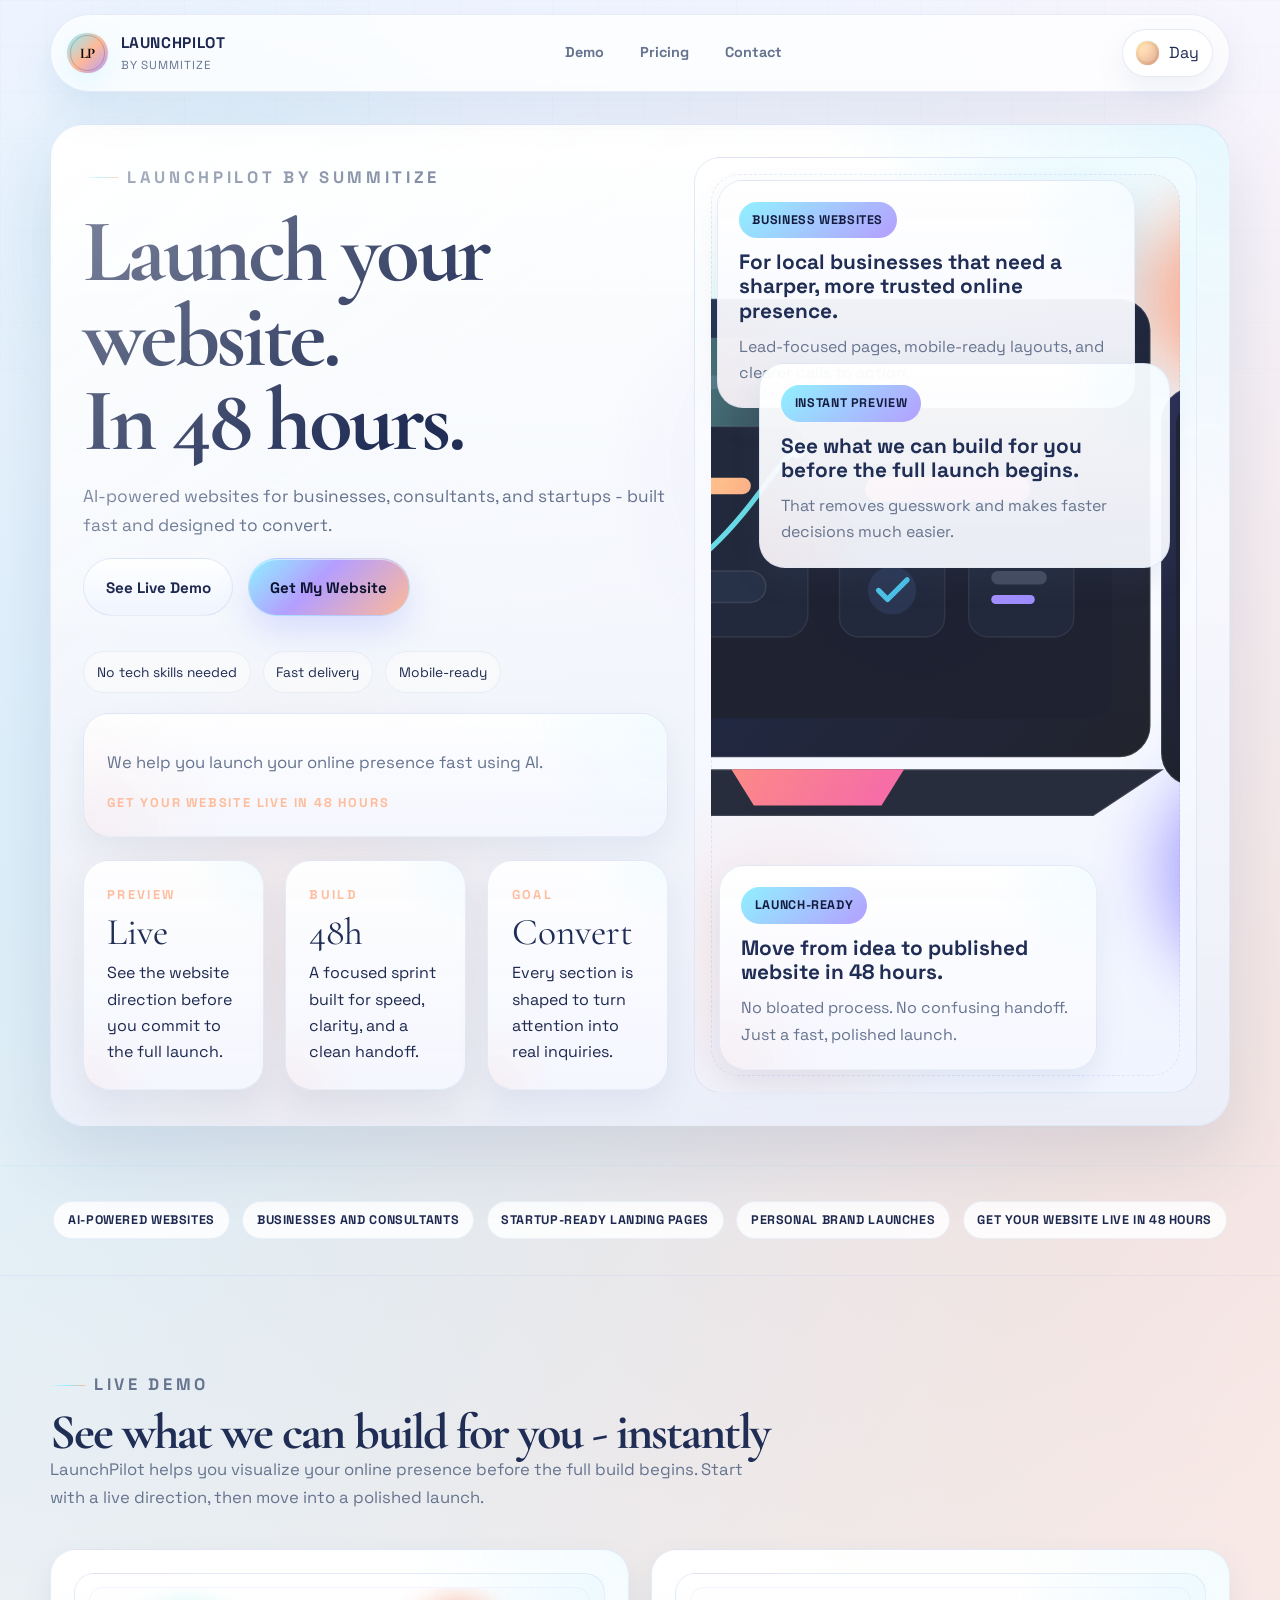
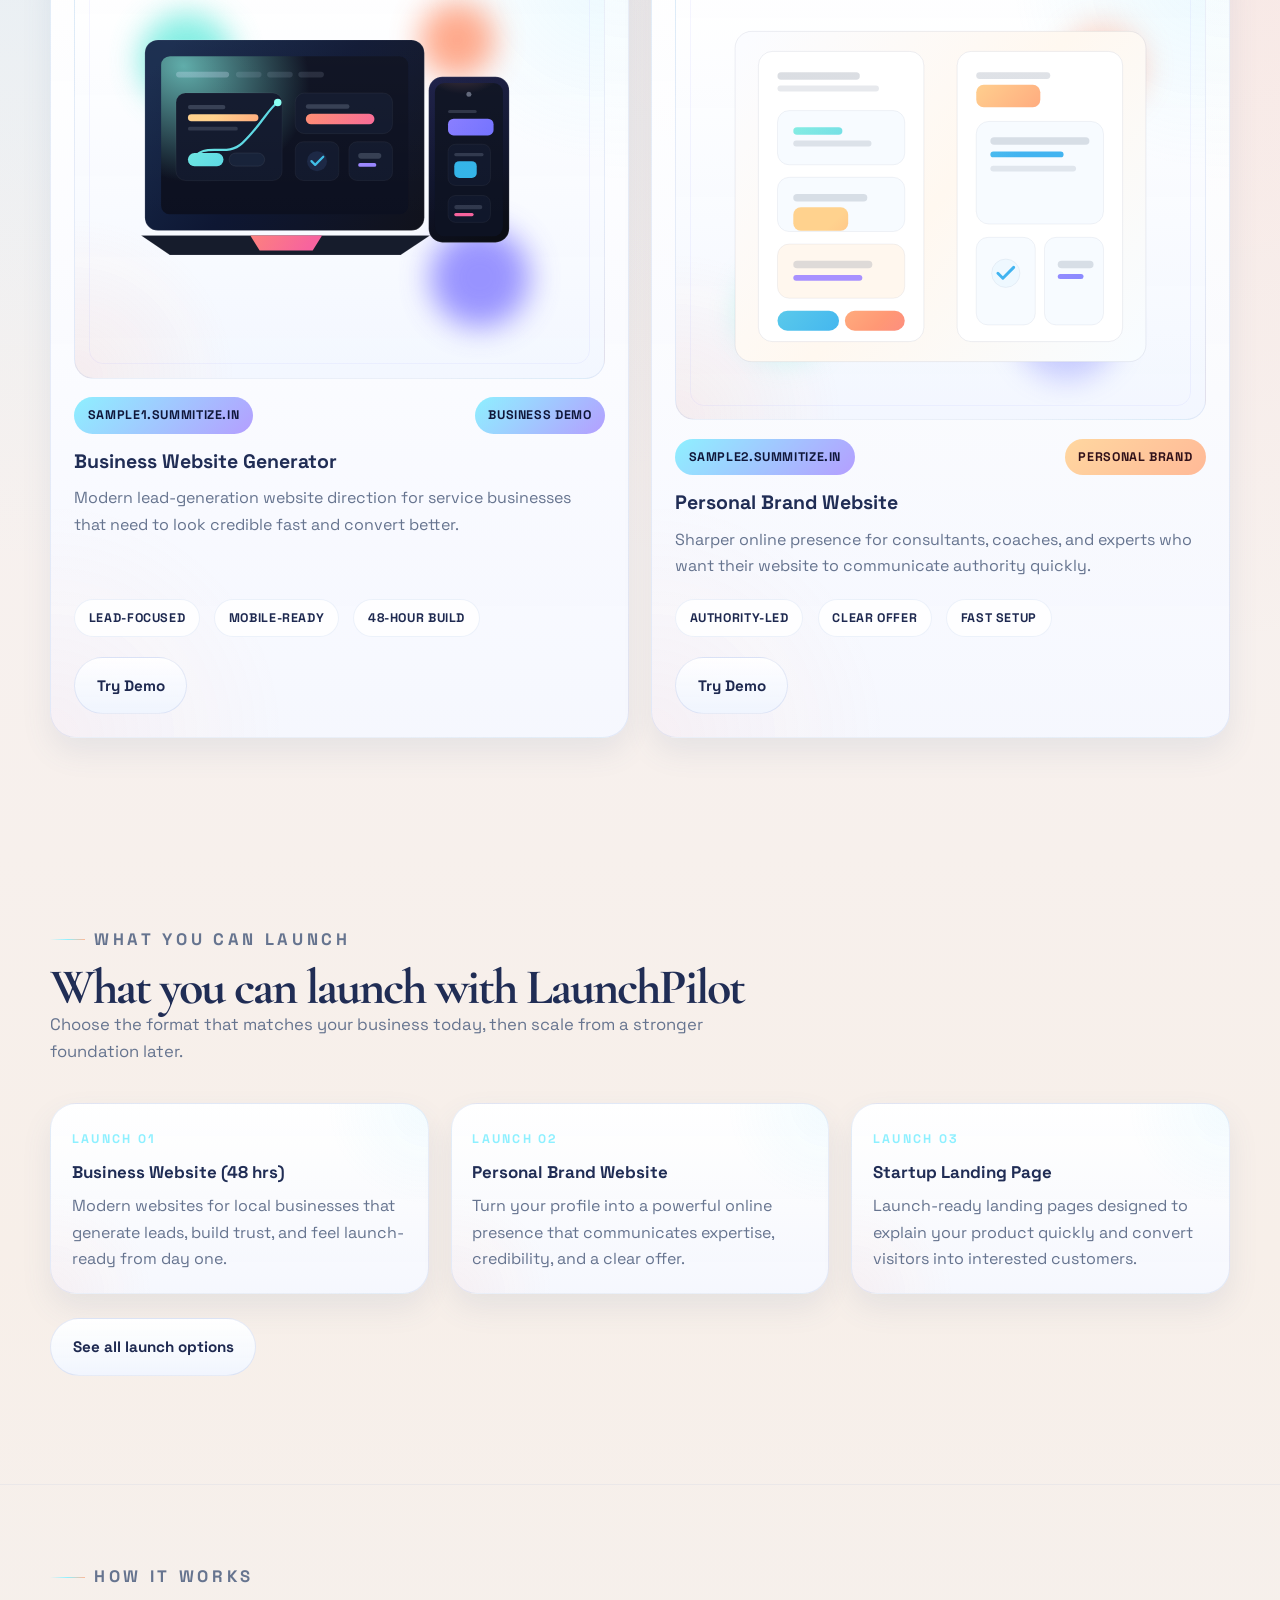
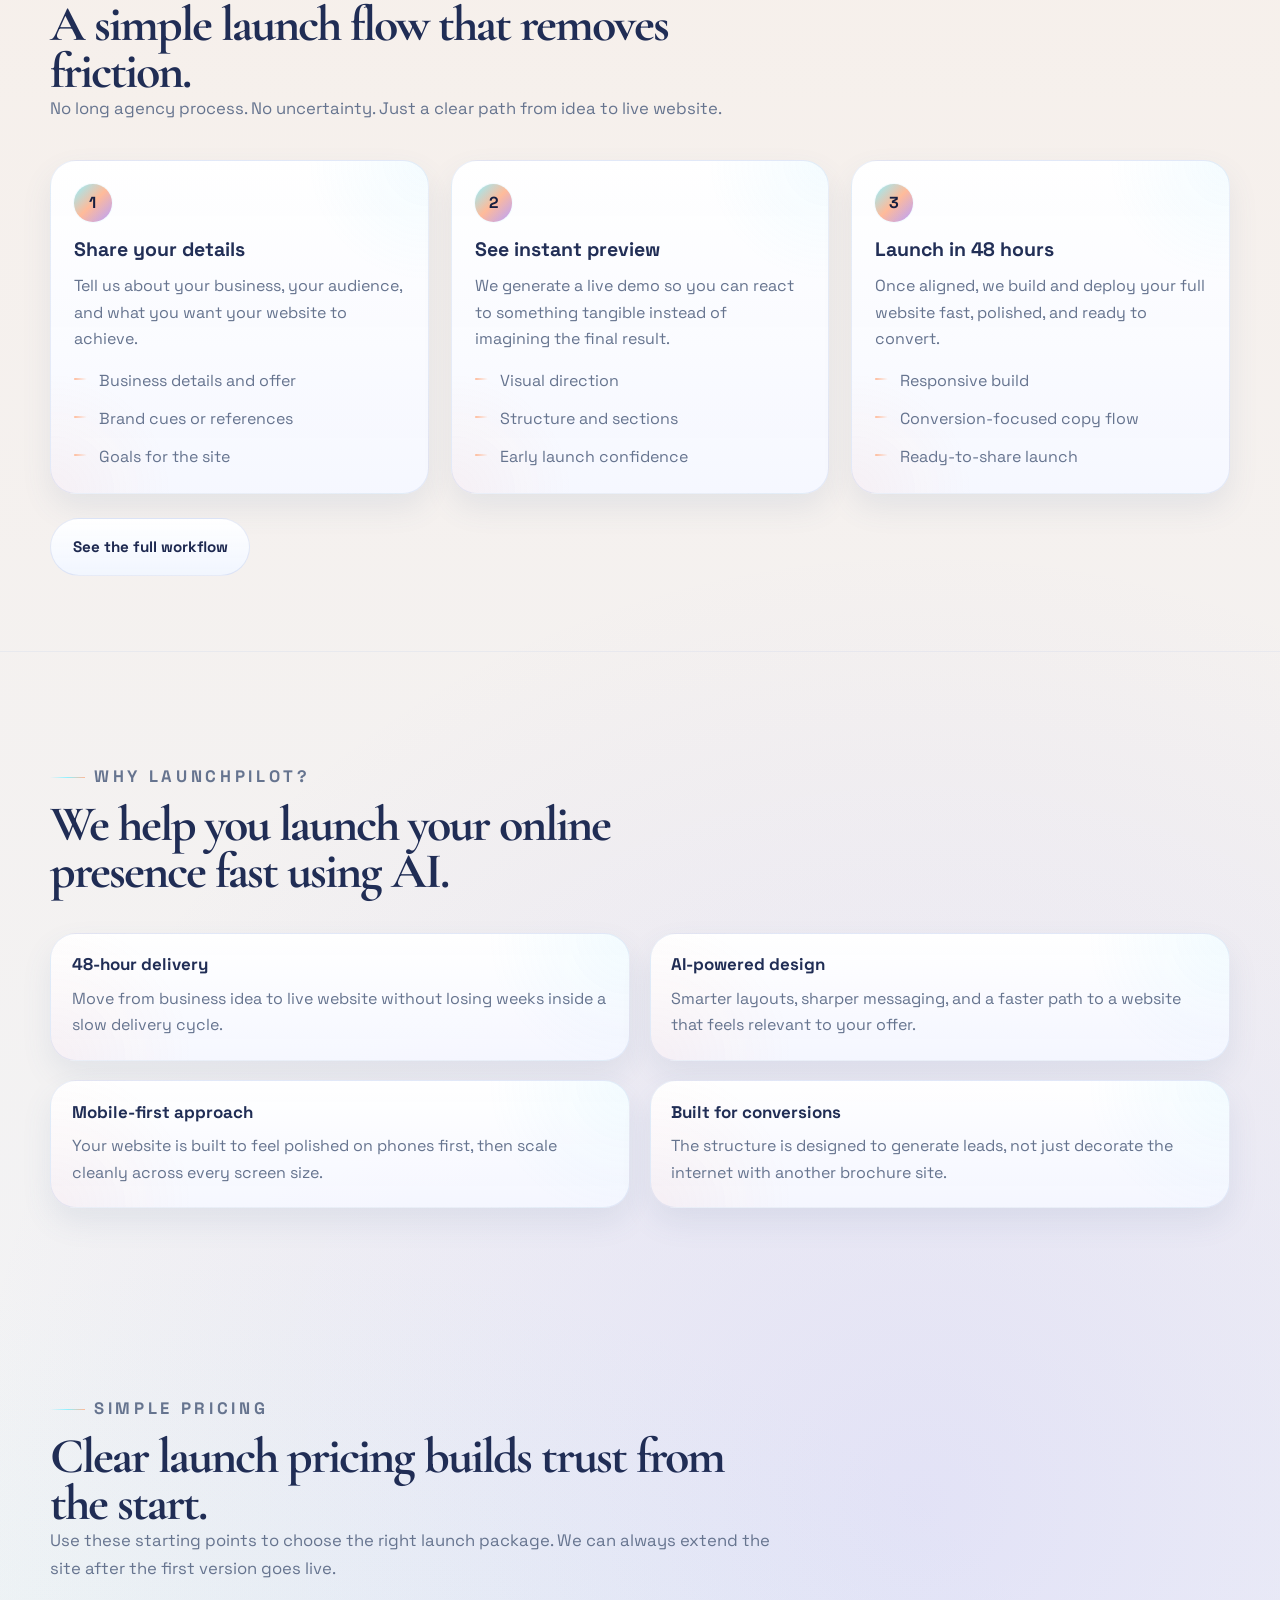
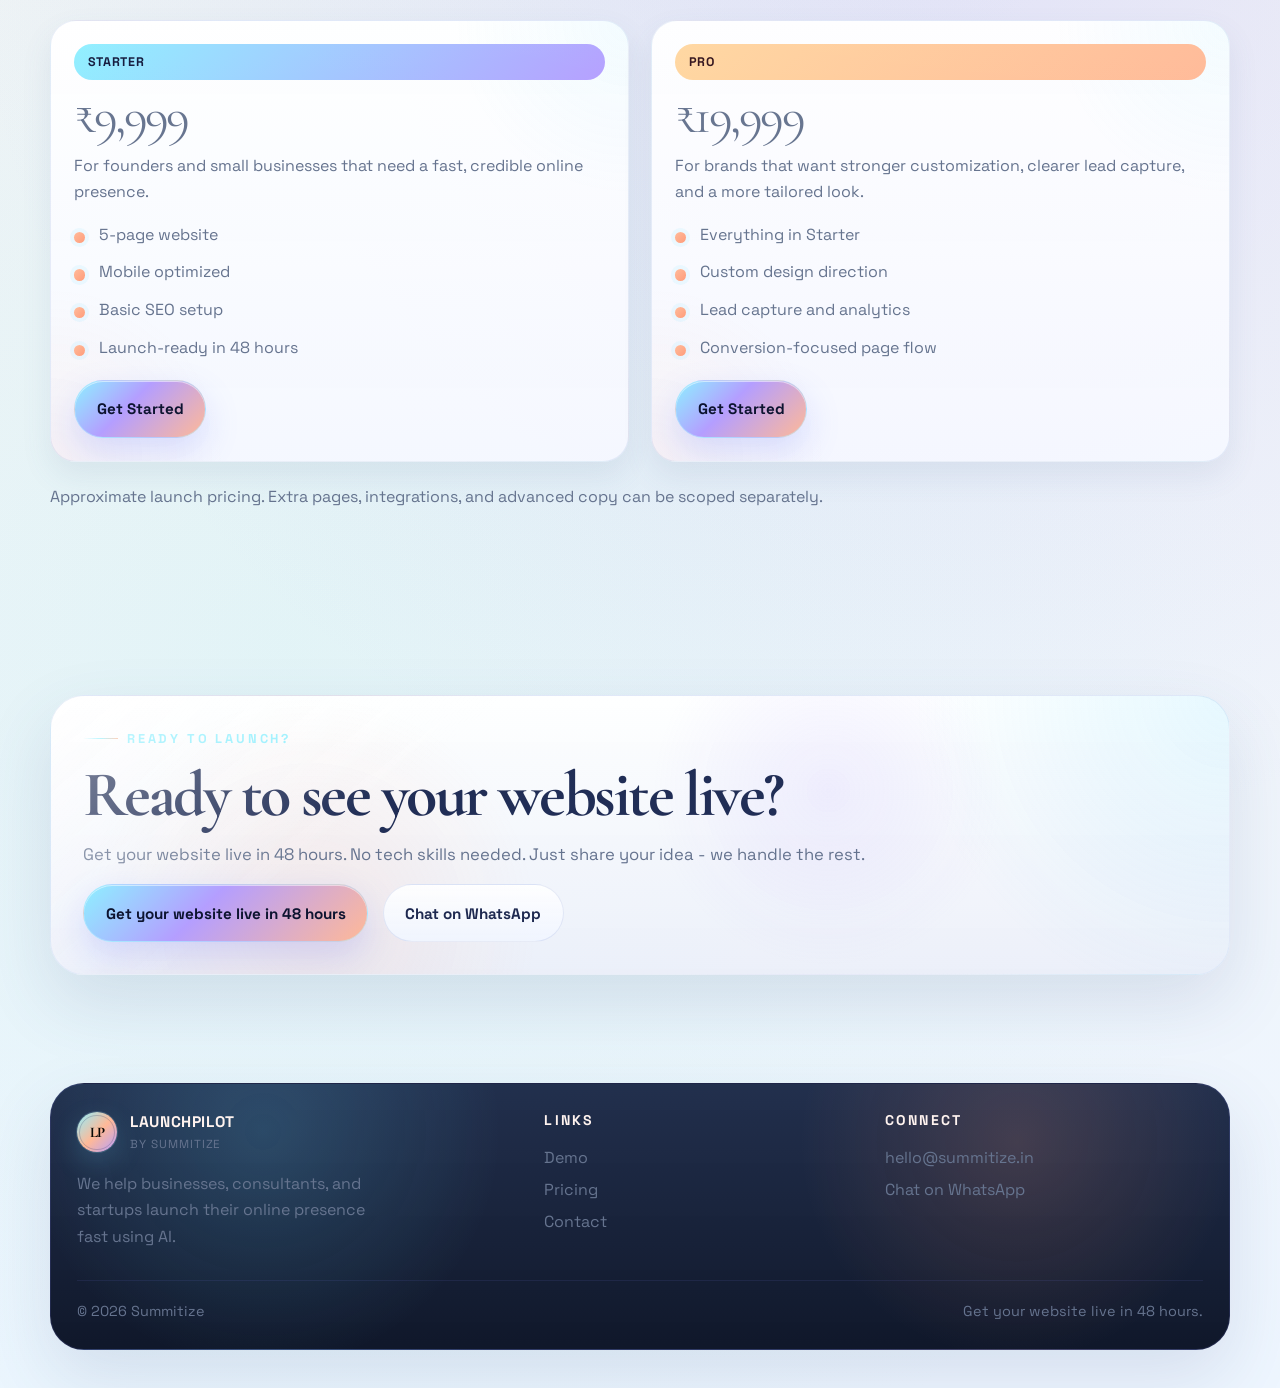
==== commit ced04067: "updated contents" ====
--- a/index.html
+++ b/index.html
@@ -3,10 +3,10 @@
   <head>
     <meta charset="UTF-8" />
     <meta name="viewport" content="width=device-width, initial-scale=1.0" />
-    <title>Summitize Ventures | AI-Powered Websites in 48 Hours</title>
+    <title>LaunchPilot by Summitize | Launch Your Website in 48 Hours</title>
     <meta
       name="description"
-      content="Summitize Ventures builds AI-powered websites in 48 hours for businesses, consultants, startups, and personal brands."
+      content="LaunchPilot by Summitize helps businesses, consultants, and startups launch AI-powered websites in 48 hours."
     />
     <link rel="stylesheet" href="styles/site.css" />
     <script defer src="scripts/site.js"></script>
@@ -19,58 +19,59 @@
           <div class="hero-shell reveal">
             <div class="hero-grid">
               <div class="hero-copy">
-                <p class="eyebrow">AI-first websites that don’t just exist &mdash; they convert.</p>
-                <h1>Build AI-Powered Websites in 48 Hours</h1>
+                <p class="eyebrow">LaunchPilot by Summitize</p>
+                <h1>Launch your website.<br />In 48 hours.</h1>
                 <p class="lead">
-                  We help businesses, consultants, and startups launch modern, high-converting websites - fast, smart, and AI-driven.
+                  AI-powered websites for businesses, consultants, and startups - built fast and designed to convert.
                 </p>
                 <div class="button-row">
                   <a class="button button-secondary" href="portfolio.html">See Live Demo</a>
                   <a class="button button-primary" href="contact.html#lead-form">Get My Website</a>
                 </div>
-                <div class="pill-row">
-                  <span class="pill">AI-assisted messaging and structure</span>
-                  <span class="pill">Fast launch without agency drag</span>
-                  <span class="pill">Built for leads, not just looks</span>
+                <div class="metric-strip">
+                  <span>No tech skills needed</span>
+                  <span>Fast delivery</span>
+                  <span>Mobile-ready</span>
                 </div>
                 <div class="quote-shell">
-                  <p>No tech skills needed. Just share your idea &mdash; we handle the rest.</p>
+                  <p>We help you launch your online presence fast using AI.</p>
+                  <strong>Get your website live in 48 hours</strong>
                 </div>
                 <div class="hero-stats">
                   <div class="metric-card">
-                    <strong>Delivery</strong>
-                    <span class="value">48h</span>
-                    <span>Launch-ready website build in a focused sprint.</span>
+                    <strong>Preview</strong>
+                    <span class="value">Live</span>
+                    <span>See the website direction before you commit to the full launch.</span>
                   </div>
                   <div class="metric-card">
-                    <strong>Approach</strong>
-                    <span class="value">AI</span>
-                    <span>Smarter layouts, sharper messaging, faster execution.</span>
+                    <strong>Build</strong>
+                    <span class="value">48h</span>
+                    <span>A focused sprint built for speed, clarity, and a clean handoff.</span>
                   </div>
                   <div class="metric-card">
-                    <strong>Outcome</strong>
-                    <span class="value">Lead</span>
-                    <span>Built to generate inquiries and conversions from day one.</span>
+                    <strong>Goal</strong>
+                    <span class="value">Convert</span>
+                    <span>Every section is shaped to turn attention into real inquiries.</span>
                   </div>
                 </div>
               </div>
 
               <div class="hero-stage">
-                <img src="assets/hero-command-center.svg" alt="AI-powered website preview shown across desktop and mobile screens." />
+                <img src="assets/hero-command-center.svg" alt="LaunchPilot website mockup shown across desktop and mobile screens." />
                 <article class="stage-card one reveal">
-                  <span class="stage-chip">Instant preview</span>
-                  <h3>See how your future site can look before you commit.</h3>
-                  <p>The process is visual, practical, and easy to understand from the first interaction.</p>
+                  <span class="stage-chip">Business websites</span>
+                  <h3>For local businesses that need a sharper, more trusted online presence.</h3>
+                  <p>Lead-focused pages, mobile-ready layouts, and clearer calls to action.</p>
                 </article>
                 <article class="stage-card two reveal">
-                  <span class="stage-chip">AI-driven design</span>
-                  <h3>Layouts, sections, and messaging are shaped around what converts best.</h3>
-                  <p>We use AI to speed up quality decisions, not to produce generic filler.</p>
+                  <span class="stage-chip">Instant preview</span>
+                  <h3>See what we can build for you before the full launch begins.</h3>
+                  <p>That removes guesswork and makes faster decisions much easier.</p>
                 </article>
                 <article class="stage-card three reveal">
-                  <span class="stage-chip">Built for growth</span>
-                  <h3>Your site launches quickly and still leaves room for future pages, offers, and campaigns.</h3>
-                  <p>That means you can start now without boxing the brand in later.</p>
+                  <span class="stage-chip">Launch-ready</span>
+                  <h3>Move from idea to published website in 48 hours.</h3>
+                  <p>No bloated process. No confusing handoff. Just a fast, polished launch.</p>
                 </article>
               </div>
             </div>
@@ -81,162 +82,223 @@
       <section class="section-tight signal-strip">
         <div class="container">
           <div class="signal-track reveal">
-            <span class="signal-item">Small business owners</span>
-            <span class="signal-item">Consultants and freelancers</span>
-            <span class="signal-item">Startup founders</span>
-            <span class="signal-item">Personal brands</span>
-            <span class="signal-item">AI-first websites that convert</span>
-          </div>
-        </div>
-      </section>
-
-      <section class="section" id="services-overview">
-        <div class="container">
-          <div class="section-head reveal">
-            <p class="eyebrow">Services</p>
-            <h2>Four ways Summitize helps you launch faster and smarter.</h2>
+            <span class="signal-item">AI-powered websites</span>
+            <span class="signal-item">Businesses and consultants</span>
+            <span class="signal-item">Startup-ready landing pages</span>
+            <span class="signal-item">Personal brand launches</span>
+            <span class="signal-item">Get your website live in 48 hours</span>
+          </div>
+        </div>
+      </section>
+
+      <section class="section" id="demo">
+        <div class="container">
+          <div class="section-head reveal">
+            <p class="eyebrow">Live Demo</p>
+            <h2>See what we can build for you - instantly</h2>
             <p>
-              The site is not just designed to look modern. It is structured to help people understand the offer quickly and take action with confidence.
+              LaunchPilot helps you visualize your online presence before the full build begins. Start with a live direction, then move
+              into a polished launch.
             </p>
           </div>
-          <div class="service-points">
+          <div class="grid-2">
+            <article class="case-card reveal">
+              <div class="demo-preview-thumb">
+                <img src="assets/hero-command-center.svg" alt="Preview mockup for the LaunchPilot business website generator demo." />
+              </div>
+              <div class="case-top">
+                <span class="case-tag">sample1.summitize.in</span>
+                <span class="mini-tag">Business Demo</span>
+              </div>
+              <h3>Business Website Generator</h3>
+              <p>Modern lead-generation website direction for service businesses that need to look credible fast and convert better.</p>
+              <div class="case-stats">
+                <span class="case-stat">Lead-focused</span>
+                <span class="case-stat">Mobile-ready</span>
+                <span class="case-stat">48-hour build</span>
+              </div>
+              <div class="button-row card-actions">
+                <a class="button button-secondary" href="https://sample1.summitize.in" target="_blank" rel="noreferrer">Try Demo</a>
+              </div>
+            </article>
+
+            <article class="case-card reveal">
+              <div class="demo-preview-thumb">
+                <img src="assets/contact-studio.svg" alt="Preview mockup for the LaunchPilot personal brand website demo." />
+              </div>
+              <div class="case-top">
+                <span class="case-tag">sample2.summitize.in</span>
+                <span class="mini-tag warm">Personal Brand</span>
+              </div>
+              <h3>Personal Brand Website</h3>
+              <p>Sharper online presence for consultants, coaches, and experts who want their website to communicate authority quickly.</p>
+              <div class="case-stats">
+                <span class="case-stat">Authority-led</span>
+                <span class="case-stat">Clear offer</span>
+                <span class="case-stat">Fast setup</span>
+              </div>
+              <div class="button-row card-actions">
+                <a class="button button-secondary" href="https://sample2.summitize.in" target="_blank" rel="noreferrer">Try Demo</a>
+              </div>
+            </article>
+          </div>
+        </div>
+      </section>
+
+      <section class="section" id="launch-options">
+        <div class="container">
+          <div class="section-head reveal">
+            <p class="eyebrow">What You Can Launch</p>
+            <h2>What you can launch with LaunchPilot</h2>
+            <p>Choose the format that matches your business today, then scale from a stronger foundation later.</p>
+          </div>
+          <div class="grid-3">
             <article class="service-point reveal">
-              <span class="section-label">01</span>
-              <h3>AI Website Creation</h3>
-              <p>Modern, responsive websites tailored to your business - designed and delivered within 48 hours.</p>
+              <span class="section-label">Launch 01</span>
+              <h3>Business Website (48 hrs)</h3>
+              <p>Modern websites for local businesses that generate leads, build trust, and feel launch-ready from day one.</p>
             </article>
             <article class="service-point reveal">
-              <span class="section-label">02</span>
-              <h3>Instant Website Preview</h3>
-              <p>See a live preview of your website before you commit. No guesswork, no surprises.</p>
+              <span class="section-label">Launch 02</span>
+              <h3>Personal Brand Website</h3>
+              <p>Turn your profile into a powerful online presence that communicates expertise, credibility, and a clear offer.</p>
             </article>
             <article class="service-point reveal">
-              <span class="section-label">03</span>
-              <h3>Personal Brand Websites</h3>
-              <p>Turn your professional identity into a powerful online presence - perfect for consultants and leaders.</p>
-            </article>
-            <article class="service-point reveal">
-              <span class="section-label">04</span>
-              <h3>Startup Landing Pages</h3>
-              <p>Launch-ready landing pages designed to convert visitors into customers.</p>
-            </article>
+              <span class="section-label">Launch 03</span>
+              <h3>Startup Landing Page</h3>
+              <p>Launch-ready landing pages designed to explain your product quickly and convert visitors into interested customers.</p>
+            </article>
+          </div>
+          <div class="button-row reveal" style="margin-top: 1.5rem;">
+            <a class="button button-secondary" href="services.html">See all launch options</a>
+          </div>
+        </div>
+      </section>
+
+      <section class="section surface-dark" id="how-it-works">
+        <div class="container">
+          <div class="section-head reveal">
+            <p class="eyebrow">How It Works</p>
+            <h2>A simple launch flow that removes friction.</h2>
+            <p>No long agency process. No uncertainty. Just a clear path from idea to live website.</p>
+          </div>
+          <div class="grid-3">
+            <article class="process-step reveal">
+              <span class="step-number">1</span>
+              <h3>Share your details</h3>
+              <p>Tell us about your business, your audience, and what you want your website to achieve.</p>
+              <ul class="line-list">
+                <li>Business details and offer</li>
+                <li>Brand cues or references</li>
+                <li>Goals for the site</li>
+              </ul>
+            </article>
+            <article class="process-step reveal">
+              <span class="step-number">2</span>
+              <h3>See instant preview</h3>
+              <p>We generate a live demo so you can react to something tangible instead of imagining the final result.</p>
+              <ul class="line-list">
+                <li>Visual direction</li>
+                <li>Structure and sections</li>
+                <li>Early launch confidence</li>
+              </ul>
+            </article>
+            <article class="process-step reveal">
+              <span class="step-number">3</span>
+              <h3>Launch in 48 hours</h3>
+              <p>Once aligned, we build and deploy your full website fast, polished, and ready to convert.</p>
+              <ul class="line-list">
+                <li>Responsive build</li>
+                <li>Conversion-focused copy flow</li>
+                <li>Ready-to-share launch</li>
+              </ul>
+            </article>
+          </div>
+          <div class="button-row reveal" style="margin-top: 1.5rem;">
+            <a class="button button-secondary" href="process.html">See the full workflow</a>
           </div>
         </div>
       </section>
 
       <section class="section">
-        <div class="container media-split">
-          <div class="section-head reveal">
-            <p class="eyebrow">Live Preview</p>
-            <h2>Preview the idea before the full build begins.</h2>
-            <p class="compact-lead">
-              One of the strongest parts of the Summitize process is clarity. You can see the visual direction and website logic early,
-              so the project feels concrete from the start.
-            </p>
-            <div class="bullet-columns">
-              <span>Faster decisions with less uncertainty</span>
-              <span>Clearer understanding of what the final site will become</span>
-              <span>Confident alignment before launch work begins</span>
-              <span>Smarter iteration without project sprawl</span>
-            </div>
-            <div class="button-row" style="margin-top: 1.5rem;">
-              <a class="button button-primary" href="portfolio.html">Open the live demo page</a>
-            </div>
-          </div>
-          <div class="visual-frame reveal">
-            <img src="assets/launch-blueprints.svg" alt="Preview board showing website sections, structure, and launch blueprint visuals." />
-            <p class="image-caption">Preview first, refine quickly, then launch with much more confidence.</p>
-          </div>
-        </div>
-      </section>
-
-      <section class="section surface-dark">
-        <div class="container">
-          <div class="section-head reveal">
-            <p class="eyebrow">Why Choose Summitize</p>
-            <h2>Built around speed, clarity, and conversion.</h2>
+        <div class="container">
+          <div class="section-head reveal">
+            <p class="eyebrow">Why LaunchPilot?</p>
+            <h2>We help you launch your online presence fast using AI.</h2>
           </div>
           <div class="mini-proof-grid">
             <article class="mini-proof reveal">
-              <h3>Fast Delivery</h3>
-              <p>Websites ready in 48 hours so you can move from idea to launch without waiting through long timelines.</p>
+              <h3>48-hour delivery</h3>
+              <p>Move from business idea to live website without losing weeks inside a slow delivery cycle.</p>
             </article>
             <article class="mini-proof reveal">
-              <h3>AI-Driven Design</h3>
-              <p>Smarter layouts, better messaging, and cleaner page logic shaped with AI-assisted thinking.</p>
+              <h3>AI-powered design</h3>
+              <p>Smarter layouts, sharper messaging, and a faster path to a website that feels relevant to your offer.</p>
             </article>
             <article class="mini-proof reveal">
-              <h3>Mobile First</h3>
-              <p>Optimized for all devices so your site feels premium and usable across phones, tablets, and desktops.</p>
+              <h3>Mobile-first approach</h3>
+              <p>Your website is built to feel polished on phones first, then scale cleanly across every screen size.</p>
             </article>
             <article class="mini-proof reveal">
-              <h3>Conversion Focused</h3>
-              <p>Built to generate leads, not just look good, with better calls to action and a stronger content flow.</p>
-            </article>
-          </div>
+              <h3>Built for conversions</h3>
+              <p>The structure is designed to generate leads, not just decorate the internet with another brochure site.</p>
+            </article>
+          </div>
+        </div>
+      </section>
+
+      <section class="section" id="pricing">
+        <div class="container">
+          <div class="section-head reveal">
+            <p class="eyebrow">Simple Pricing</p>
+            <h2>Clear launch pricing builds trust from the start.</h2>
+            <p>Use these starting points to choose the right launch package. We can always extend the site after the first version goes live.</p>
+          </div>
+          <div class="grid-2">
+            <article class="comparison-card reveal">
+              <span class="label soft">Starter</span>
+              <p class="price-amount">&#8377;9,999</p>
+              <p class="price-intro">For founders and small businesses that need a fast, credible online presence.</p>
+              <ul class="check-list">
+                <li>5-page website</li>
+                <li>Mobile optimized</li>
+                <li>Basic SEO setup</li>
+                <li>Launch-ready in 48 hours</li>
+              </ul>
+              <div class="button-row card-actions">
+                <a class="button button-primary" href="contact.html#lead-form">Get Started</a>
+              </div>
+            </article>
+
+            <article class="comparison-card reveal">
+              <span class="label warm">Pro</span>
+              <p class="price-amount">&#8377;19,999</p>
+              <p class="price-intro">For brands that want stronger customization, clearer lead capture, and a more tailored look.</p>
+              <ul class="check-list">
+                <li>Everything in Starter</li>
+                <li>Custom design direction</li>
+                <li>Lead capture and analytics</li>
+                <li>Conversion-focused page flow</li>
+              </ul>
+              <div class="button-row card-actions">
+                <a class="button button-primary" href="contact.html#lead-form">Get Started</a>
+              </div>
+            </article>
+          </div>
+          <p class="pricing-note reveal">Approximate launch pricing. Extra pages, integrations, and advanced copy can be scoped separately.</p>
         </div>
       </section>
 
       <section class="section">
         <div class="container">
-          <div class="section-head reveal">
-            <p class="eyebrow">Who Is This For?</p>
-            <h2>Made for people who need a stronger digital presence without more complexity.</h2>
-          </div>
-          <div class="industry-grid">
-            <article class="industry-card reveal">
-              <span class="section-label">Audience 01</span>
-              <h3>Small business owners</h3>
-              <p>For businesses that need a modern online presence that looks more serious, trustworthy, and ready for customers.</p>
-            </article>
-            <article class="industry-card reveal">
-              <span class="section-label">Audience 02</span>
-              <h3>Consultants and freelancers</h3>
-              <p>For professionals who want a personal brand site that supports credibility, authority, and better client inquiries.</p>
-            </article>
-            <article class="industry-card reveal">
-              <span class="section-label">Audience 03</span>
-              <h3>Startup founders</h3>
-              <p>For founders who need a fast, launch-ready landing page or company site that helps them move quickly.</p>
-            </article>
-            <article class="industry-card reveal">
-              <span class="section-label">Audience 04</span>
-              <h3>Professionals building personal brands</h3>
-              <p>For people who want their online presence to feel more polished, focused, and aligned with the work they do.</p>
-            </article>
-          </div>
-        </div>
-      </section>
-
-      <section class="section">
-        <div class="container grid-2">
-          <article class="proof-panel reveal">
-            <p class="eyebrow">Mission</p>
-            <h2 style="margin-top: 0.75rem; font-size: clamp(2rem, 4vw, 3rem);">To simplify website creation using AI.</h2>
-            <p class="lead" style="margin-top: 1rem;">
-              To simplify website creation using AI, enabling individuals and businesses to launch powerful digital identities quickly and affordably.
-            </p>
-          </article>
-          <article class="proof-panel reveal">
-            <p class="eyebrow">Vision</p>
-            <h2 style="margin-top: 0.75rem; font-size: clamp(2rem, 4vw, 3rem);">To become a leading AI-powered web studio.</h2>
-            <p class="lead" style="margin-top: 1rem;">
-              To become a leading AI-powered web studio that transforms how websites are built - faster, smarter, and accessible to everyone.
-            </p>
-          </article>
-        </div>
-      </section>
-
-      <section class="section">
-        <div class="container">
           <div class="cta-band reveal">
-            <p class="eyebrow">Final Call To Action</p>
+            <p class="eyebrow">Ready To Launch?</p>
             <h2>Ready to see your website live?</h2>
             <p class="lead">
-              AI-first websites that don’t just exist &mdash; they convert. If you have the idea, Summitize can turn it into a fast, modern site that is ready to launch.
+              Get your website live in 48 hours. No tech skills needed. Just share your idea - we handle the rest.
             </p>
             <div class="button-row">
-              <a class="button button-primary" href="contact.html#lead-form">Get your AI-powered website in 48 hours</a>
+              <a class="button button-primary" href="contact.html#lead-form">Get your website live in 48 hours</a>
               <a class="button button-secondary" data-whatsapp-link href="#">Chat on WhatsApp</a>
             </div>
           </div>
--- a/styles/site.css
+++ b/styles/site.css
@@ -1,24 +1,31 @@
 @import url("https://fonts.googleapis.com/css2?family=Cormorant+Garamond:wght@600;700&family=Space+Grotesk:wght@400;500;700&display=swap");
 
 :root {
-  --bg: #060606;
-  --bg-elevated: #0d0d0d;
-  --bg-soft: #141312;
-  --panel: rgba(18, 18, 18, 0.92);
-  --panel-strong: rgba(10, 10, 10, 0.96);
-  --panel-soft: rgba(26, 23, 19, 0.84);
-  --text: #f5efe2;
-  --muted: #cabca0;
-  --muted-strong: #eadfcb;
-  --line: rgba(219, 182, 99, 0.22);
-  --line-strong: rgba(255, 219, 143, 0.42);
-  --gold: #d7a94b;
-  --gold-strong: #f3d37f;
-  --gold-soft: rgba(215, 169, 75, 0.12);
-  --gold-glow: rgba(243, 211, 127, 0.3);
-  --accent: #ffe7b6;
-  --danger: #ffb575;
-  --success: #b0efc4;
+  --bg: #070b18;
+  --bg-elevated: #0f1631;
+  --bg-soft: #171c3b;
+  --panel: rgba(16, 21, 43, 0.92);
+  --panel-strong: rgba(11, 15, 31, 0.96);
+  --panel-soft: rgba(28, 26, 49, 0.88);
+  --text: #eef4ff;
+  --muted: #bcc8e3;
+  --muted-strong: #e1eaff;
+  --line: rgba(122, 154, 255, 0.2);
+  --line-strong: rgba(126, 238, 221, 0.34);
+  --gold: #ff9c7a;
+  --gold-strong: #ffd29c;
+  --gold-soft: rgba(255, 156, 122, 0.14);
+  --gold-glow: rgba(255, 156, 122, 0.26);
+  --accent: #f8fbff;
+  --sky: #67d7ff;
+  --sky-strong: #8ef0ff;
+  --coral: #ff9c7a;
+  --coral-strong: #ffb997;
+  --violet: #837dff;
+  --violet-strong: #b49eff;
+  --mint: #7feedd;
+  --danger: #ff9d8f;
+  --success: #9ce7cb;
   --radius-xl: 34px;
   --radius-lg: 26px;
   --radius-md: 18px;
@@ -48,10 +55,11 @@
   line-height: 1.65;
   color: var(--text);
   background:
-    radial-gradient(circle at top left, rgba(243, 211, 127, 0.12), transparent 30%),
-    radial-gradient(circle at 82% 18%, rgba(215, 169, 75, 0.16), transparent 22%),
-    radial-gradient(circle at 50% 100%, rgba(255, 224, 155, 0.08), transparent 34%),
-    linear-gradient(180deg, #030303 0%, #080808 38%, #050505 100%);
+    radial-gradient(circle at 10% 18%, rgba(103, 215, 255, 0.16), transparent 26%),
+    radial-gradient(circle at 88% 16%, rgba(255, 156, 122, 0.17), transparent 20%),
+    radial-gradient(circle at 74% 78%, rgba(131, 125, 255, 0.14), transparent 22%),
+    radial-gradient(circle at 24% 88%, rgba(127, 238, 221, 0.1), transparent 18%),
+    linear-gradient(180deg, #050816 0%, #0a1023 42%, #070a18 100%);
 }
 
 body::before,
@@ -75,13 +83,14 @@
   z-index: -1;
   opacity: 0.75;
   background:
-    radial-gradient(circle at 18% 30%, rgba(255, 221, 148, 0.04) 0, transparent 20%),
-    radial-gradient(circle at 78% 55%, rgba(255, 221, 148, 0.05) 0, transparent 18%);
+    radial-gradient(circle at 18% 28%, rgba(103, 215, 255, 0.08) 0, transparent 22%),
+    radial-gradient(circle at 78% 40%, rgba(255, 156, 122, 0.08) 0, transparent 18%),
+    radial-gradient(circle at 72% 74%, rgba(131, 125, 255, 0.08) 0, transparent 16%);
 }
 
 ::selection {
-  color: #060606;
-  background: var(--gold-strong);
+  color: #091326;
+  background: var(--sky-strong);
 }
 
 img {
@@ -135,14 +144,14 @@
   font-weight: 700;
   letter-spacing: 0.22em;
   text-transform: uppercase;
-  color: var(--gold-strong);
+  color: var(--sky-strong);
 }
 
 .eyebrow::before {
   content: "";
   width: 2.2rem;
   height: 1px;
-  background: linear-gradient(90deg, transparent, var(--gold-strong));
+  background: linear-gradient(90deg, transparent, var(--sky-strong), var(--coral-strong));
 }
 
 .section-head {
@@ -206,11 +215,11 @@
 }
 
 .button-primary {
-  color: #0b0906;
-  border-color: rgba(255, 230, 164, 0.55);
-  background:
-    linear-gradient(135deg, #f9de9d 0%, #d9a748 38%, #f5e6bb 100%);
-  box-shadow: 0 14px 34px rgba(215, 169, 75, 0.2), inset 0 1px 0 rgba(255, 255, 255, 0.6);
+  color: #0d1430;
+  border-color: rgba(185, 236, 255, 0.55);
+  background:
+    linear-gradient(135deg, var(--sky-strong) 0%, var(--violet-strong) 42%, var(--coral-strong) 100%);
+  box-shadow: 0 14px 34px rgba(112, 131, 255, 0.24), inset 0 1px 0 rgba(255, 255, 255, 0.52);
 }
 
 .button-primary::after {
@@ -230,7 +239,7 @@
 .button-secondary {
   color: var(--accent);
   border-color: var(--line);
-  background: linear-gradient(180deg, rgba(25, 24, 23, 0.92), rgba(13, 13, 13, 0.92));
+  background: linear-gradient(180deg, rgba(22, 28, 58, 0.92), rgba(10, 14, 31, 0.94));
   box-shadow: inset 0 1px 0 rgba(255, 255, 255, 0.05);
 }
 
@@ -263,21 +272,21 @@
 .case-stat {
   color: var(--muted-strong);
   border: 1px solid var(--line);
-  background: rgba(17, 17, 17, 0.78);
+  background: rgba(15, 22, 46, 0.78);
 }
 
 .mini-tag,
 .case-tag,
 .comparison-card .label.soft,
 .stage-chip {
-  color: #0b0906;
-  background: linear-gradient(135deg, #f7d688 0%, #d6a247 100%);
+  color: #10173a;
+  background: linear-gradient(135deg, var(--sky-strong) 0%, var(--violet-strong) 100%);
 }
 
 .mini-tag.warm,
 .comparison-card .label.warm {
-  color: #160f03;
-  background: linear-gradient(135deg, #f0bc72 0%, #e08c45 100%);
+  color: #31111a;
+  background: linear-gradient(135deg, #ffd7a0 0%, var(--coral-strong) 100%);
 }
 
 .site-header {
@@ -295,9 +304,9 @@
   width: var(--container);
   margin: 0 auto;
   padding: 0.9rem 1rem;
-  border: 1px solid rgba(255, 224, 155, 0.18);
+  border: 1px solid rgba(131, 125, 255, 0.18);
   border-radius: 999px;
-  background: rgba(7, 7, 7, 0.74);
+  background: rgba(8, 13, 30, 0.76);
   backdrop-filter: blur(16px);
   box-shadow: var(--shadow-soft);
 }
@@ -318,10 +327,11 @@
   border-radius: 50%;
   color: #080705;
   font-family: var(--display);
-  font-size: 1.4rem;
+  font-size: 0.92rem;
   font-weight: 700;
-  background: linear-gradient(135deg, #fff1c8 0%, #d8a84a 45%, #ffe7ad 100%);
-  box-shadow: 0 0 0 1px rgba(255, 235, 186, 0.18), 0 10px 28px rgba(215, 169, 75, 0.26);
+  letter-spacing: -0.05em;
+  background: linear-gradient(135deg, var(--sky-strong) 0%, var(--coral-strong) 52%, var(--violet-strong) 100%);
+  box-shadow: 0 0 0 1px rgba(185, 236, 255, 0.18), 0 10px 28px rgba(103, 215, 255, 0.18);
 }
 
 .brand-mark::after {
@@ -329,7 +339,7 @@
   position: absolute;
   inset: 0.18rem;
   border-radius: inherit;
-  border: 1px solid rgba(90, 59, 0, 0.28);
+  border: 1px solid rgba(34, 41, 86, 0.22);
 }
 
 .brand-copy {
@@ -370,8 +380,8 @@
 .nav-links a:focus-visible,
 .nav-links a.is-active {
   color: var(--accent);
-  background: rgba(255, 223, 145, 0.07);
-  box-shadow: inset 0 0 0 1px rgba(255, 223, 145, 0.08);
+  background: rgba(103, 215, 255, 0.08);
+  box-shadow: inset 0 0 0 1px rgba(131, 125, 255, 0.1);
 }
 
 .nav-cta {
@@ -387,7 +397,7 @@
   border: 1px solid var(--line);
   border-radius: 999px;
   color: var(--accent);
-  background: rgba(10, 10, 10, 0.82);
+  background: rgba(12, 18, 39, 0.84);
   box-shadow: inset 0 1px 0 rgba(255, 255, 255, 0.04);
   transition: transform var(--transition), border-color var(--transition), background var(--transition);
 }
@@ -404,8 +414,8 @@
   height: 1.45rem;
   border-radius: 50%;
   flex-shrink: 0;
-  background: linear-gradient(135deg, #ffe9a8 0%, #d79d36 100%);
-  box-shadow: inset -4px -4px 10px rgba(0, 0, 0, 0.14), 0 0 0 1px rgba(255, 231, 176, 0.18);
+  background: linear-gradient(135deg, var(--violet-strong) 0%, var(--sky-strong) 100%);
+  box-shadow: inset -4px -4px 10px rgba(0, 0, 0, 0.14), 0 0 0 1px rgba(185, 236, 255, 0.18);
 }
 
 .theme-toggle-orb::after {
@@ -419,7 +429,7 @@
 }
 
 .theme-toggle[aria-pressed="true"] .theme-toggle-orb {
-  background: linear-gradient(135deg, #9cf0ff 0%, #6f84ff 100%);
+  background: linear-gradient(135deg, #ffe4ad 0%, var(--coral-strong) 100%);
 }
 
 .theme-toggle[aria-pressed="true"] .theme-toggle-orb::after {
@@ -486,10 +496,12 @@
   position: relative;
   overflow: hidden;
   border-radius: var(--radius-xl);
-  border: 1px solid rgba(255, 230, 164, 0.18);
-  background:
-    radial-gradient(circle at top right, rgba(243, 211, 127, 0.16), transparent 26%),
-    linear-gradient(180deg, rgba(22, 22, 22, 0.96), rgba(7, 7, 7, 0.98));
+  border: 1px solid rgba(131, 125, 255, 0.18);
+  background:
+    radial-gradient(circle at top right, rgba(103, 215, 255, 0.15), transparent 24%),
+    radial-gradient(circle at bottom left, rgba(255, 156, 122, 0.14), transparent 22%),
+    radial-gradient(circle at 74% 78%, rgba(131, 125, 255, 0.16), transparent 22%),
+    linear-gradient(180deg, rgba(15, 21, 45, 0.97), rgba(8, 11, 24, 0.98));
   box-shadow: var(--shadow);
 }
 
@@ -500,8 +512,8 @@
   position: absolute;
   inset: 0;
   background:
-    linear-gradient(140deg, rgba(255, 255, 255, 0.05), transparent 30%),
-    linear-gradient(180deg, transparent, rgba(215, 169, 75, 0.08));
+    linear-gradient(140deg, rgba(255, 255, 255, 0.06), transparent 30%),
+    linear-gradient(180deg, transparent, rgba(131, 125, 255, 0.08));
   pointer-events: none;
 }
 
@@ -579,7 +591,7 @@
   border-radius: var(--radius-lg);
   border: 1px solid var(--line);
   background:
-    linear-gradient(180deg, rgba(22, 22, 22, 0.95), rgba(9, 9, 9, 0.94));
+    linear-gradient(180deg, rgba(20, 26, 55, 0.95), rgba(10, 14, 31, 0.95));
   box-shadow: var(--shadow-soft);
 }
 
@@ -672,10 +684,10 @@
   display: inline-grid;
   place-items: center;
   border-radius: 50%;
-  background: linear-gradient(135deg, #ffebba 0%, #d9a548 45%, #f4dca1 100%);
-  color: #100d08;
+  background: linear-gradient(135deg, var(--sky-strong) 0%, var(--coral-strong) 50%, var(--violet-strong) 100%);
+  color: #11183b;
   font-weight: 700;
-  box-shadow: 0 0 0 1px rgba(255, 235, 186, 0.12);
+  box-shadow: 0 0 0 1px rgba(185, 236, 255, 0.16);
 }
 
 .card-icon {
@@ -701,39 +713,43 @@
 
 .page-services .page-hero-shell {
   background:
-    radial-gradient(circle at 84% 20%, rgba(243, 211, 127, 0.18), transparent 24%),
-    linear-gradient(135deg, rgba(23, 18, 12, 0.96), rgba(8, 8, 8, 0.98));
+    radial-gradient(circle at 84% 20%, rgba(103, 215, 255, 0.18), transparent 24%),
+    radial-gradient(circle at 18% 78%, rgba(255, 156, 122, 0.14), transparent 20%),
+    linear-gradient(135deg, rgba(20, 24, 51, 0.97), rgba(8, 11, 24, 0.98));
 }
 
 .page-process .page-hero-shell {
   background:
-    linear-gradient(135deg, rgba(14, 14, 14, 0.97), rgba(6, 6, 6, 0.98)),
-    linear-gradient(90deg, rgba(255, 229, 168, 0.06), transparent);
+    radial-gradient(circle at 18% 18%, rgba(131, 125, 255, 0.14), transparent 22%),
+    linear-gradient(135deg, rgba(17, 22, 47, 0.97), rgba(8, 11, 24, 0.98)),
+    linear-gradient(90deg, rgba(103, 215, 255, 0.06), transparent);
 }
 
 .page-process .page-hero-shell::before {
   background:
-    linear-gradient(140deg, rgba(255, 255, 255, 0.04), transparent 30%),
-    repeating-linear-gradient(90deg, rgba(255, 223, 145, 0.04) 0 1px, transparent 1px 46px);
+    linear-gradient(140deg, rgba(255, 255, 255, 0.05), transparent 30%),
+    repeating-linear-gradient(90deg, rgba(103, 215, 255, 0.04) 0 1px, transparent 1px 46px);
 }
 
 .page-portfolio .page-hero-shell {
   background:
-    radial-gradient(circle at 16% 20%, rgba(243, 211, 127, 0.14), transparent 22%),
-    radial-gradient(circle at 80% 70%, rgba(243, 211, 127, 0.12), transparent 18%),
-    linear-gradient(180deg, rgba(15, 15, 15, 0.96), rgba(6, 6, 6, 0.98));
+    radial-gradient(circle at 16% 20%, rgba(255, 156, 122, 0.16), transparent 22%),
+    radial-gradient(circle at 80% 70%, rgba(131, 125, 255, 0.14), transparent 18%),
+    linear-gradient(180deg, rgba(17, 22, 47, 0.97), rgba(8, 11, 24, 0.98));
 }
 
 .page-about .page-hero-shell {
   background:
-    radial-gradient(circle at 78% 18%, rgba(255, 228, 165, 0.12), transparent 20%),
-    linear-gradient(135deg, rgba(17, 15, 12, 0.96), rgba(7, 7, 7, 0.98));
+    radial-gradient(circle at 78% 18%, rgba(103, 215, 255, 0.14), transparent 20%),
+    radial-gradient(circle at 22% 78%, rgba(255, 156, 122, 0.12), transparent 16%),
+    linear-gradient(135deg, rgba(18, 22, 48, 0.97), rgba(8, 11, 24, 0.98));
 }
 
 .page-contact .page-hero-shell {
   background:
-    radial-gradient(circle at 88% 18%, rgba(243, 211, 127, 0.2), transparent 26%),
-    linear-gradient(135deg, rgba(18, 15, 11, 0.97), rgba(5, 5, 5, 0.98));
+    radial-gradient(circle at 88% 18%, rgba(255, 156, 122, 0.18), transparent 24%),
+    radial-gradient(circle at 18% 80%, rgba(103, 215, 255, 0.14), transparent 20%),
+    linear-gradient(135deg, rgba(18, 22, 48, 0.97), rgba(8, 11, 24, 0.98));
 }
 
 .page-not-found .cta-band {
@@ -755,10 +771,11 @@
   padding: 0.3rem;
   border-radius: calc(var(--radius-xl) - 8px);
   background:
-    radial-gradient(circle at top right, rgba(243, 211, 127, 0.2), transparent 28%),
-    radial-gradient(circle at bottom left, rgba(243, 211, 127, 0.12), transparent 20%),
-    linear-gradient(180deg, rgba(14, 14, 14, 0.92), rgba(5, 5, 5, 0.98));
-  border: 1px solid rgba(255, 230, 164, 0.12);
+    radial-gradient(circle at top right, rgba(103, 215, 255, 0.18), transparent 28%),
+    radial-gradient(circle at bottom left, rgba(255, 156, 122, 0.16), transparent 20%),
+    radial-gradient(circle at 72% 76%, rgba(131, 125, 255, 0.16), transparent 18%),
+    linear-gradient(180deg, rgba(16, 22, 48, 0.94), rgba(8, 11, 24, 0.98));
+  border: 1px solid rgba(131, 125, 255, 0.12);
 }
 
 .hero-stage img {
@@ -776,7 +793,7 @@
   position: absolute;
   inset: 1rem;
   border-radius: 28px;
-  border: 1px dashed rgba(255, 228, 165, 0.16);
+  border: 1px dashed rgba(103, 215, 255, 0.16);
 }
 
 .stage-card {
@@ -816,8 +833,8 @@
 
 .signal-strip {
   overflow: hidden;
-  border-top: 1px solid rgba(255, 230, 164, 0.08);
-  border-bottom: 1px solid rgba(255, 230, 164, 0.08);
+  border-top: 1px solid rgba(131, 125, 255, 0.08);
+  border-bottom: 1px solid rgba(103, 215, 255, 0.08);
 }
 
 .signal-track {
@@ -843,10 +860,11 @@
   position: relative;
   overflow: hidden;
   border-radius: var(--radius-xl);
-  border: 1px solid rgba(255, 230, 164, 0.16);
-  background:
-    radial-gradient(circle at top right, rgba(243, 211, 127, 0.12), transparent 24%),
-    linear-gradient(180deg, rgba(16, 16, 16, 0.96), rgba(8, 8, 8, 0.98));
+  border: 1px solid rgba(131, 125, 255, 0.16);
+  background:
+    radial-gradient(circle at top right, rgba(103, 215, 255, 0.12), transparent 24%),
+    radial-gradient(circle at bottom left, rgba(255, 156, 122, 0.12), transparent 22%),
+    linear-gradient(180deg, rgba(16, 21, 43, 0.96), rgba(8, 11, 24, 0.98));
   box-shadow: var(--shadow-soft);
 }
 
@@ -860,7 +878,7 @@
   width: 100%;
   height: auto;
   border-radius: calc(var(--radius-xl) - 10px);
-  border: 1px solid rgba(255, 230, 164, 0.08);
+  border: 1px solid rgba(131, 125, 255, 0.08);
 }
 
 .story-panel,
@@ -897,7 +915,7 @@
   padding: 1.3rem;
   border-radius: var(--radius-lg);
   border: 1px solid var(--line);
-  background: linear-gradient(180deg, rgba(20, 20, 20, 0.96), rgba(9, 9, 9, 0.96));
+  background: linear-gradient(180deg, rgba(20, 26, 55, 0.96), rgba(10, 14, 31, 0.96));
   box-shadow: var(--shadow-soft);
 }
 
@@ -922,7 +940,7 @@
 .section-label {
   display: inline-flex;
   margin-bottom: 0.75rem;
-  color: var(--gold-strong);
+  color: var(--sky-strong);
   font-size: 0.78rem;
   font-weight: 700;
   letter-spacing: 0.18em;
@@ -1036,7 +1054,7 @@
   width: 14rem;
   height: 14rem;
   border-radius: 50%;
-  background: radial-gradient(circle, rgba(243, 211, 127, 0.16), transparent 68%);
+  background: radial-gradient(circle, rgba(131, 125, 255, 0.16), transparent 68%);
 }
 
 .offer-stack {
@@ -1084,9 +1102,48 @@
   margin-bottom: 1rem;
 }
 
+.demo-preview-thumb {
+  margin-bottom: 1.15rem;
+  padding: 0.85rem;
+  border-radius: calc(var(--radius-lg) - 6px);
+  border: 1px solid rgba(131, 125, 255, 0.14);
+  background:
+    radial-gradient(circle at top right, rgba(103, 215, 255, 0.14), transparent 28%),
+    radial-gradient(circle at bottom left, rgba(255, 156, 122, 0.12), transparent 22%),
+    linear-gradient(180deg, rgba(15, 21, 44, 0.92), rgba(10, 14, 30, 0.96));
+}
+
+.demo-preview-thumb img {
+  width: 100%;
+  border-radius: calc(var(--radius-lg) - 12px);
+  border: 1px solid rgba(131, 125, 255, 0.08);
+}
+
 .case-stats {
   margin-top: auto;
   padding-top: 1.2rem;
+}
+
+.card-actions {
+  margin-top: 1.2rem;
+}
+
+.price-amount {
+  margin: 1rem 0 0;
+  font-family: var(--display);
+  font-size: clamp(2.2rem, 4vw, 3.4rem);
+  line-height: 0.95;
+  letter-spacing: -0.05em;
+  color: var(--accent);
+}
+
+.price-intro {
+  margin-top: 0.75rem;
+}
+
+.pricing-note {
+  margin: 1.4rem 0 0;
+  color: var(--muted);
 }
 
 .surface-dark {
@@ -1097,7 +1154,7 @@
   content: "";
   position: absolute;
   inset: 1rem 0;
-  border-block: 1px solid rgba(255, 230, 164, 0.08);
+  border-block: 1px solid rgba(103, 215, 255, 0.08);
   pointer-events: none;
 }
 
@@ -1130,7 +1187,7 @@
   height: 0.7rem;
   border-radius: 50%;
   background: linear-gradient(135deg, var(--gold-strong), var(--gold));
-  box-shadow: 0 0 0 4px rgba(215, 169, 75, 0.12);
+  box-shadow: 0 0 0 4px rgba(103, 215, 255, 0.1);
 }
 
 .line-list li::before {
@@ -1162,13 +1219,13 @@
 .footer-shell {
   padding: 1.6rem;
   border-radius: var(--radius-xl);
-  border: 1px solid rgba(255, 230, 164, 0.14);
-  background: linear-gradient(180deg, rgba(17, 17, 17, 0.96), rgba(5, 5, 5, 0.98));
+  border: 1px solid rgba(131, 125, 255, 0.14);
+  background: linear-gradient(180deg, rgba(16, 22, 47, 0.96), rgba(8, 11, 24, 0.98));
   box-shadow: var(--shadow);
 }
 
 .footer-grid {
-  grid-template-columns: 1.4fr repeat(3, minmax(0, 1fr));
+  grid-template-columns: 1.4fr repeat(2, minmax(0, 1fr));
 }
 
 .footer-shell .brand-name {
@@ -1206,7 +1263,7 @@
   gap: 0.8rem;
   margin-top: 1.5rem;
   padding-top: 1.2rem;
-  border-top: 1px solid rgba(255, 230, 164, 0.1);
+  border-top: 1px solid rgba(131, 125, 255, 0.1);
   color: var(--muted);
   font-size: 0.9rem;
 }
@@ -1242,15 +1299,15 @@
   width: 100%;
   padding: 0.95rem 1rem;
   color: var(--text);
-  border: 1px solid rgba(255, 230, 164, 0.16);
+  border: 1px solid rgba(131, 125, 255, 0.16);
   border-radius: 18px;
-  background: rgba(11, 11, 11, 0.92);
+  background: rgba(11, 16, 35, 0.92);
   transition: border-color var(--transition), box-shadow var(--transition), background var(--transition);
 }
 
 .field input::placeholder,
 .field textarea::placeholder {
-  color: rgba(202, 188, 160, 0.78);
+  color: rgba(188, 200, 227, 0.78);
 }
 
 .field textarea {
@@ -1262,8 +1319,8 @@
 .field select:focus-visible,
 .field textarea:focus-visible {
   outline: none;
-  border-color: rgba(255, 220, 146, 0.46);
-  box-shadow: 0 0 0 4px rgba(215, 169, 75, 0.12);
+  border-color: rgba(103, 215, 255, 0.42);
+  box-shadow: 0 0 0 4px rgba(103, 215, 255, 0.12);
 }
 
 .field-full {
@@ -1291,21 +1348,24 @@
 }
 
 body[data-theme="light"] {
-  --text: #1a2740;
-  --muted: #5f6b7f;
-  --muted-strong: #33445d;
-  --line: rgba(43, 69, 111, 0.14);
-  --line-strong: rgba(43, 69, 111, 0.26);
-  --gold: #c38c2d;
-  --gold-strong: #dca544;
-  --accent: #18253d;
-  --shadow: 0 28px 70px rgba(33, 47, 72, 0.12);
-  --shadow-soft: 0 14px 30px rgba(33, 47, 72, 0.08);
-  background:
-    radial-gradient(circle at top left, rgba(98, 211, 255, 0.18), transparent 26%),
-    radial-gradient(circle at 86% 18%, rgba(255, 153, 121, 0.18), transparent 22%),
-    radial-gradient(circle at 72% 82%, rgba(216, 165, 74, 0.14), transparent 20%),
-    linear-gradient(180deg, #fbf7f0 0%, #f3ede4 42%, #f8f4ec 100%);
+  --text: #1e2950;
+  --muted: #66748f;
+  --muted-strong: #3f5272;
+  --line: rgba(80, 104, 168, 0.14);
+  --line-strong: rgba(101, 213, 255, 0.24);
+  --gold: #ff9c7a;
+  --gold-strong: #ffbc9c;
+  --gold-soft: rgba(255, 156, 122, 0.14);
+  --gold-glow: rgba(255, 156, 122, 0.18);
+  --accent: #202d55;
+  --shadow: 0 28px 70px rgba(63, 86, 138, 0.14);
+  --shadow-soft: 0 14px 30px rgba(83, 104, 151, 0.1);
+  background:
+    radial-gradient(circle at 12% 14%, rgba(103, 215, 255, 0.2), transparent 24%),
+    radial-gradient(circle at 86% 18%, rgba(255, 156, 122, 0.18), transparent 22%),
+    radial-gradient(circle at 72% 76%, rgba(131, 125, 255, 0.14), transparent 20%),
+    radial-gradient(circle at 22% 88%, rgba(127, 238, 221, 0.12), transparent 18%),
+    linear-gradient(180deg, #f7f6ff 0%, #f7efe9 46%, #eef6ff 100%);
 }
 
 body[data-theme="light"]::before {
@@ -1325,27 +1385,28 @@
 }
 
 body[data-theme="light"] .nav-shell {
-  background: rgba(255, 255, 255, 0.74);
-  border-color: rgba(43, 69, 111, 0.12);
+  background: rgba(255, 255, 255, 0.76);
+  border-color: rgba(99, 132, 207, 0.14);
+  box-shadow: 0 18px 40px rgba(108, 128, 170, 0.12);
 }
 
 body[data-theme="light"] .nav-links a:hover,
 body[data-theme="light"] .nav-links a:focus-visible,
 body[data-theme="light"] .nav-links a.is-active {
-  background: rgba(64, 179, 240, 0.1);
-  box-shadow: inset 0 0 0 1px rgba(43, 69, 111, 0.08);
+  background: rgba(103, 215, 255, 0.12);
+  box-shadow: inset 0 0 0 1px rgba(118, 139, 209, 0.12);
 }
 
 body[data-theme="light"] .theme-toggle,
 body[data-theme="light"] .nav-toggle {
-  background: rgba(255, 255, 255, 0.86);
-  box-shadow: none;
+  background: rgba(255, 255, 255, 0.88);
+  box-shadow: 0 12px 28px rgba(110, 132, 177, 0.1);
 }
 
 body[data-theme="light"] .button-secondary {
   color: var(--text);
-  background: linear-gradient(180deg, rgba(255, 255, 255, 0.95), rgba(246, 240, 232, 0.94));
-  border-color: rgba(43, 69, 111, 0.16);
+  background: linear-gradient(180deg, rgba(255, 255, 255, 0.96), rgba(240, 245, 255, 0.94));
+  border-color: rgba(108, 134, 198, 0.16);
 }
 
 body[data-theme="light"] .pill,
@@ -1353,7 +1414,8 @@
 body[data-theme="light"] .case-stat,
 body[data-theme="light"] .metric-strip span {
   color: var(--text);
-  background: rgba(255, 255, 255, 0.82);
+  background: rgba(255, 255, 255, 0.84);
+  border-color: rgba(111, 144, 214, 0.12);
 }
 
 body[data-theme="light"] .hero-shell,
@@ -1363,11 +1425,12 @@
 body[data-theme="light"] .story-panel,
 body[data-theme="light"] .image-panel,
 body[data-theme="light"] .proof-panel {
-  border-color: rgba(43, 69, 111, 0.12);
-  background:
-    radial-gradient(circle at top right, rgba(96, 228, 244, 0.14), transparent 26%),
-    radial-gradient(circle at bottom left, rgba(255, 154, 116, 0.12), transparent 22%),
-    linear-gradient(180deg, rgba(255, 255, 255, 0.95), rgba(247, 241, 234, 0.96));
+  border-color: rgba(109, 141, 205, 0.14);
+  background:
+    radial-gradient(circle at top right, rgba(103, 215, 255, 0.16), transparent 26%),
+    radial-gradient(circle at 22% 82%, rgba(255, 156, 122, 0.14), transparent 24%),
+    radial-gradient(circle at 66% 34%, rgba(180, 158, 255, 0.14), transparent 22%),
+    linear-gradient(180deg, rgba(255, 255, 255, 0.95), rgba(244, 247, 255, 0.96));
 }
 
 body[data-theme="light"] .hero-shell::before,
@@ -1375,7 +1438,7 @@
 body[data-theme="light"] .cta-band::before {
   background:
     linear-gradient(140deg, rgba(255, 255, 255, 0.5), transparent 30%),
-    linear-gradient(180deg, transparent, rgba(24, 39, 64, 0.04));
+    linear-gradient(180deg, transparent, rgba(70, 89, 138, 0.05));
 }
 
 body[data-theme="light"] .metric-card,
@@ -1395,87 +1458,107 @@
 body[data-theme="light"] .faq-item,
 body[data-theme="light"] .industry-card,
 body[data-theme="light"] .mini-proof {
-  border-color: rgba(43, 69, 111, 0.12);
-  background: linear-gradient(180deg, rgba(255, 255, 255, 0.96), rgba(248, 243, 236, 0.94));
+  border-color: rgba(109, 141, 205, 0.14);
+  background:
+    radial-gradient(circle at top right, rgba(103, 215, 255, 0.08), transparent 24%),
+    radial-gradient(circle at bottom left, rgba(255, 156, 122, 0.08), transparent 24%),
+    linear-gradient(180deg, rgba(255, 255, 255, 0.96), rgba(245, 247, 255, 0.95));
+}
+
+body[data-theme="light"] .demo-preview-thumb {
+  border-color: rgba(109, 141, 205, 0.14);
+  background:
+    radial-gradient(circle at top right, rgba(103, 215, 255, 0.12), transparent 28%),
+    radial-gradient(circle at bottom left, rgba(255, 156, 122, 0.12), transparent 24%),
+    linear-gradient(180deg, rgba(255, 255, 255, 0.96), rgba(243, 247, 255, 0.94));
 }
 
 body[data-theme="light"] .hero-stage {
   background:
-    radial-gradient(circle at top right, rgba(96, 228, 244, 0.18), transparent 28%),
-    radial-gradient(circle at bottom left, rgba(255, 154, 116, 0.16), transparent 22%),
-    linear-gradient(180deg, rgba(255, 255, 255, 0.95), rgba(243, 236, 228, 0.96));
-  border-color: rgba(43, 69, 111, 0.12);
+    radial-gradient(circle at 78% 12%, rgba(103, 215, 255, 0.2), transparent 26%),
+    radial-gradient(circle at 18% 86%, rgba(255, 156, 122, 0.18), transparent 22%),
+    radial-gradient(circle at 44% 42%, rgba(180, 158, 255, 0.14), transparent 24%),
+    linear-gradient(180deg, rgba(255, 255, 255, 0.95), rgba(241, 244, 255, 0.97));
+  border-color: rgba(109, 141, 205, 0.14);
 }
 
 body[data-theme="light"] .hero-stage::before {
-  border-color: rgba(43, 69, 111, 0.12);
+  border-color: rgba(111, 144, 214, 0.16);
 }
 
 body[data-theme="light"] .signal-strip {
-  border-top-color: rgba(43, 69, 111, 0.08);
-  border-bottom-color: rgba(43, 69, 111, 0.08);
+  border-top-color: rgba(103, 215, 255, 0.1);
+  border-bottom-color: rgba(131, 125, 255, 0.08);
 }
 
 body[data-theme="light"] .surface-dark::before {
-  border-block-color: rgba(43, 69, 111, 0.08);
+  border-block-color: rgba(105, 139, 208, 0.08);
 }
 
 body[data-theme="light"] .field input,
 body[data-theme="light"] .field select,
 body[data-theme="light"] .field textarea {
   background: rgba(255, 255, 255, 0.94);
-  border-color: rgba(43, 69, 111, 0.14);
+  border-color: rgba(105, 139, 208, 0.16);
 }
 
 body[data-theme="light"] .field input::placeholder,
 body[data-theme="light"] .field textarea::placeholder {
-  color: rgba(95, 107, 127, 0.86);
+  color: rgba(102, 116, 143, 0.82);
 }
 
 body[data-theme="light"] .page-services .page-hero-shell {
   background:
-    radial-gradient(circle at 84% 20%, rgba(96, 228, 244, 0.16), transparent 24%),
-    linear-gradient(135deg, rgba(255, 255, 255, 0.96), rgba(247, 241, 233, 0.96));
+    radial-gradient(circle at 84% 20%, rgba(103, 215, 255, 0.18), transparent 24%),
+    radial-gradient(circle at 22% 82%, rgba(255, 156, 122, 0.14), transparent 22%),
+    linear-gradient(135deg, rgba(255, 255, 255, 0.96), rgba(242, 246, 255, 0.96));
 }
 
 body[data-theme="light"] .page-process .page-hero-shell {
   background:
-    radial-gradient(circle at 16% 20%, rgba(103, 132, 255, 0.12), transparent 22%),
-    linear-gradient(135deg, rgba(255, 255, 255, 0.96), rgba(247, 241, 233, 0.96));
+    radial-gradient(circle at 16% 20%, rgba(131, 125, 255, 0.14), transparent 22%),
+    radial-gradient(circle at 74% 72%, rgba(127, 238, 221, 0.12), transparent 18%),
+    linear-gradient(135deg, rgba(255, 255, 255, 0.96), rgba(242, 246, 255, 0.96));
 }
 
 body[data-theme="light"] .page-process .page-hero-shell::before {
   background:
     linear-gradient(140deg, rgba(255, 255, 255, 0.45), transparent 30%),
-    repeating-linear-gradient(90deg, rgba(24, 39, 64, 0.04) 0 1px, transparent 1px 46px);
+    repeating-linear-gradient(90deg, rgba(70, 89, 138, 0.04) 0 1px, transparent 1px 46px);
 }
 
 body[data-theme="light"] .page-portfolio .page-hero-shell {
   background:
-    radial-gradient(circle at 78% 24%, rgba(247, 99, 158, 0.12), transparent 20%),
-    radial-gradient(circle at 18% 32%, rgba(96, 228, 244, 0.14), transparent 18%),
-    linear-gradient(180deg, rgba(255, 255, 255, 0.96), rgba(247, 241, 233, 0.96));
+    radial-gradient(circle at 78% 24%, rgba(255, 156, 122, 0.12), transparent 20%),
+    radial-gradient(circle at 18% 32%, rgba(103, 215, 255, 0.14), transparent 18%),
+    radial-gradient(circle at 56% 74%, rgba(180, 158, 255, 0.12), transparent 18%),
+    linear-gradient(180deg, rgba(255, 255, 255, 0.96), rgba(243, 247, 255, 0.96));
 }
 
 body[data-theme="light"] .page-about .page-hero-shell {
   background:
-    radial-gradient(circle at 78% 18%, rgba(255, 154, 116, 0.12), transparent 20%),
-    linear-gradient(135deg, rgba(255, 255, 255, 0.96), rgba(247, 241, 233, 0.96));
+    radial-gradient(circle at 78% 18%, rgba(255, 156, 122, 0.12), transparent 20%),
+    radial-gradient(circle at 18% 78%, rgba(127, 238, 221, 0.14), transparent 18%),
+    linear-gradient(135deg, rgba(255, 255, 255, 0.96), rgba(243, 247, 255, 0.96));
 }
 
 body[data-theme="light"] .page-contact .page-hero-shell {
   background:
-    radial-gradient(circle at 88% 18%, rgba(103, 132, 255, 0.12), transparent 22%),
-    linear-gradient(135deg, rgba(255, 255, 255, 0.96), rgba(247, 241, 233, 0.96));
+    radial-gradient(circle at 88% 18%, rgba(131, 125, 255, 0.12), transparent 22%),
+    radial-gradient(circle at 14% 80%, rgba(103, 215, 255, 0.12), transparent 16%),
+    linear-gradient(135deg, rgba(255, 255, 255, 0.96), rgba(243, 247, 255, 0.96));
 }
 
 body[data-theme="light"] .footer-shell {
-  background: linear-gradient(180deg, rgba(19, 31, 51, 0.96), rgba(10, 16, 28, 0.98));
+  background:
+    radial-gradient(circle at 18% 18%, rgba(103, 215, 255, 0.18), transparent 24%),
+    radial-gradient(circle at 82% 22%, rgba(255, 156, 122, 0.16), transparent 22%),
+    linear-gradient(180deg, rgba(25, 39, 70, 0.96), rgba(11, 19, 38, 0.98));
 }
 
 body[data-theme="light"] .footer-shell .brand-name,
 body[data-theme="light"] .footer-column h3 {
-  color: #f7dfb0;
+  color: #fff3ef;
 }
 
 .reveal {
@@ -1541,8 +1624,8 @@
   }
 
   .nav-links a {
-    border: 1px solid rgba(255, 230, 164, 0.08);
-    background: rgba(15, 15, 15, 0.86);
+    border: 1px solid rgba(103, 215, 255, 0.14);
+    background: rgba(15, 22, 46, 0.9);
   }
 
   .nav-toggle {
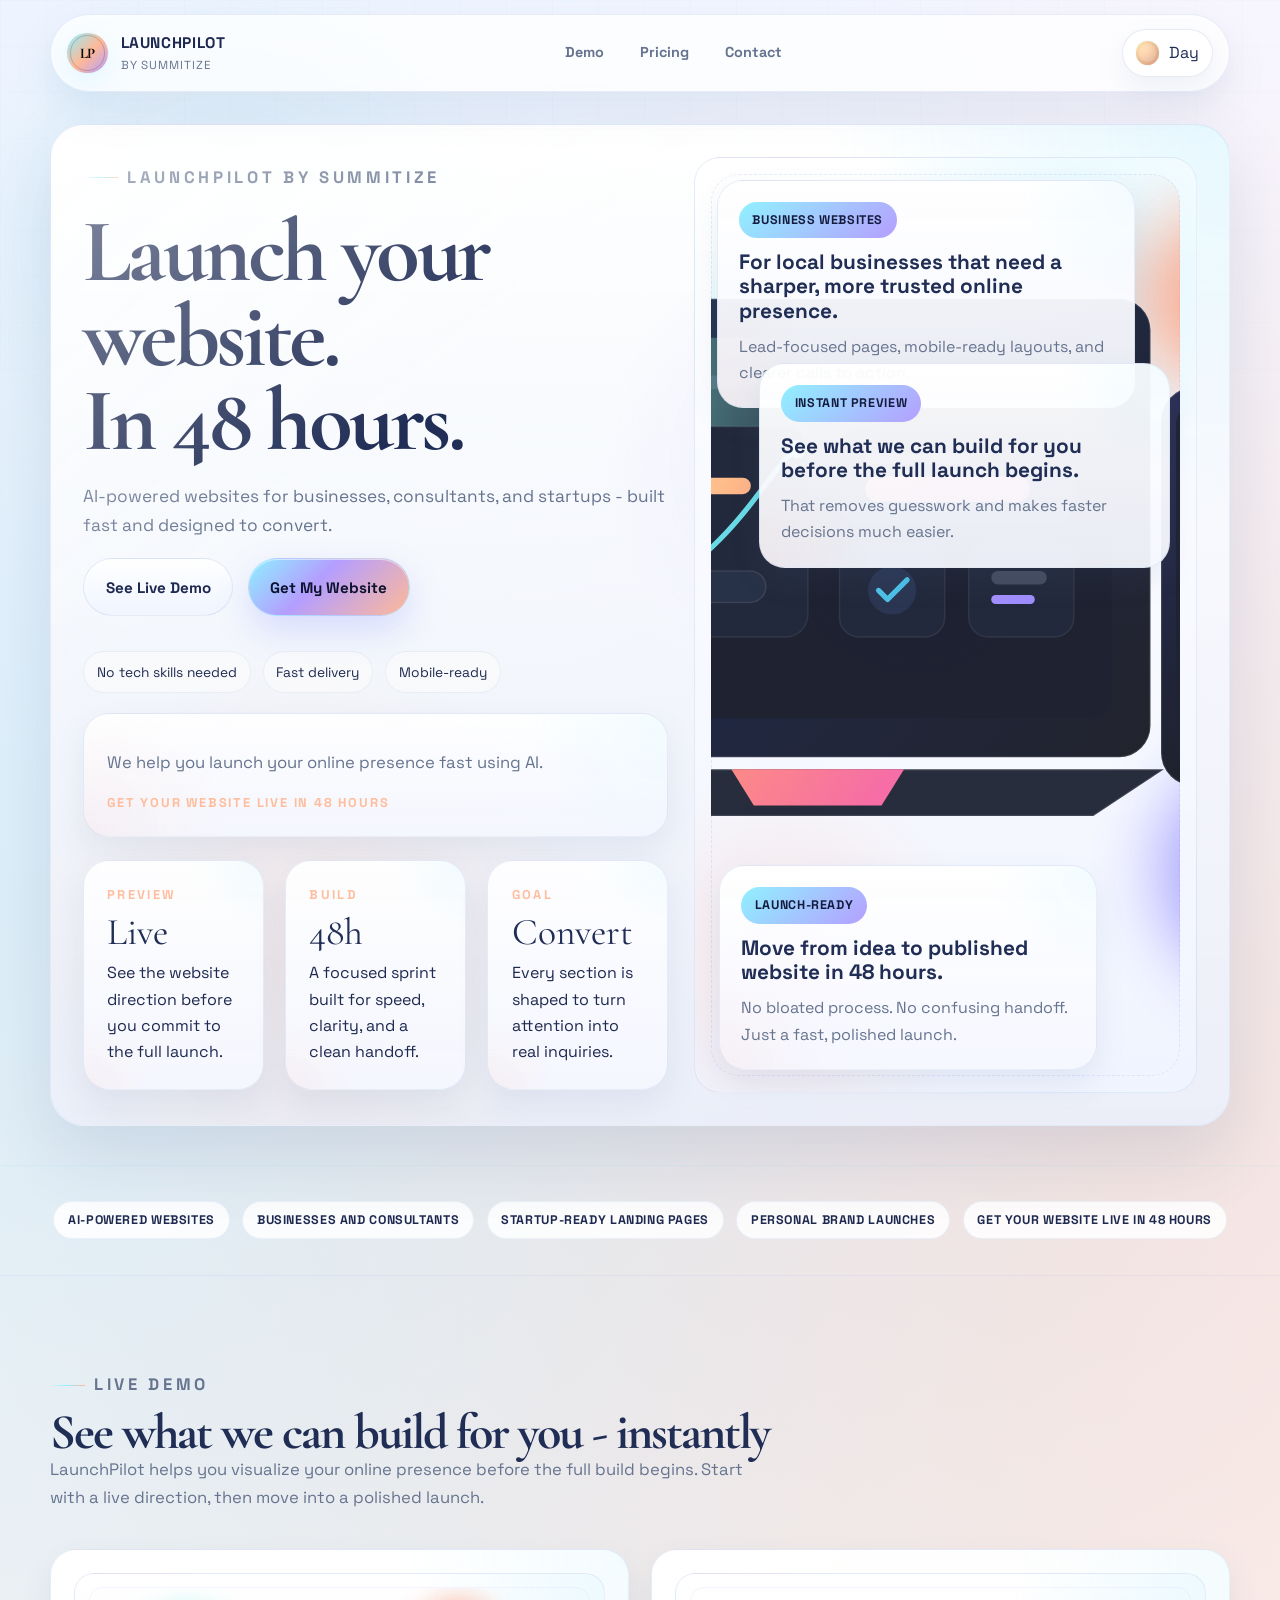
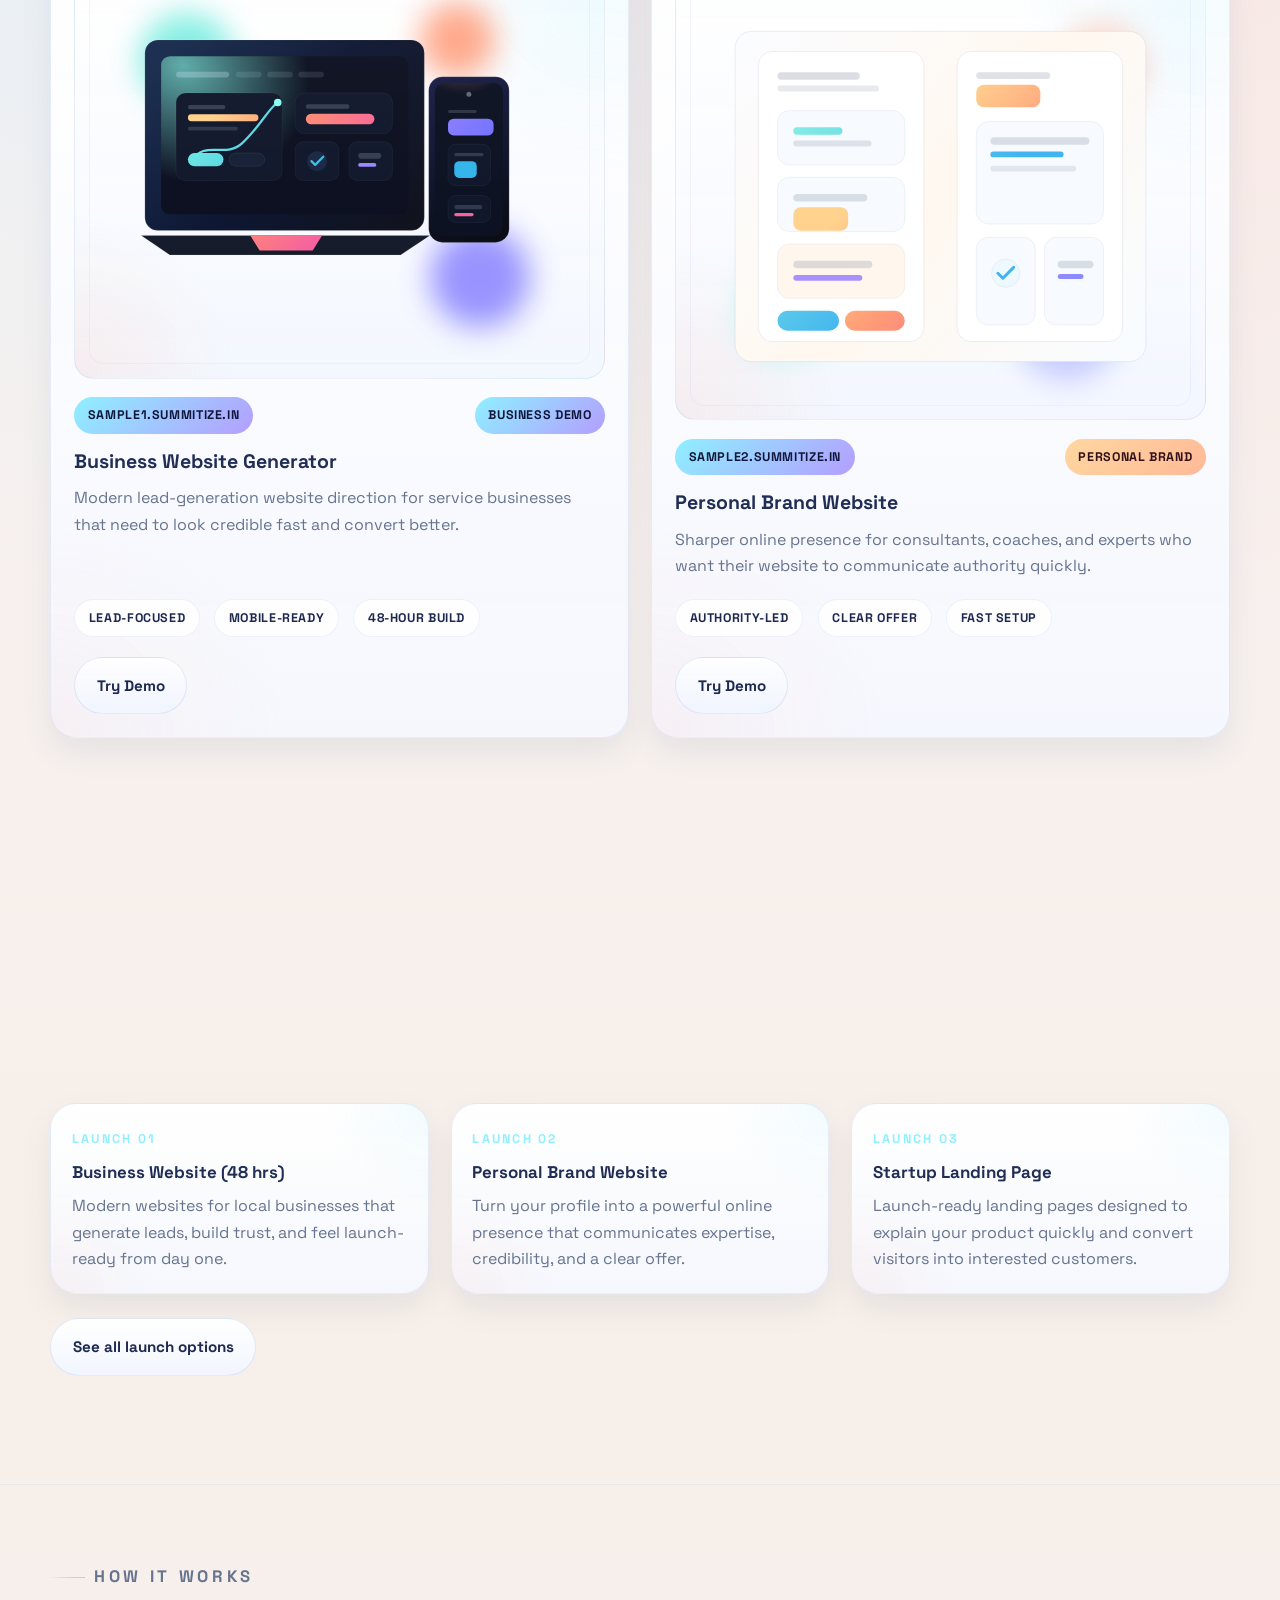
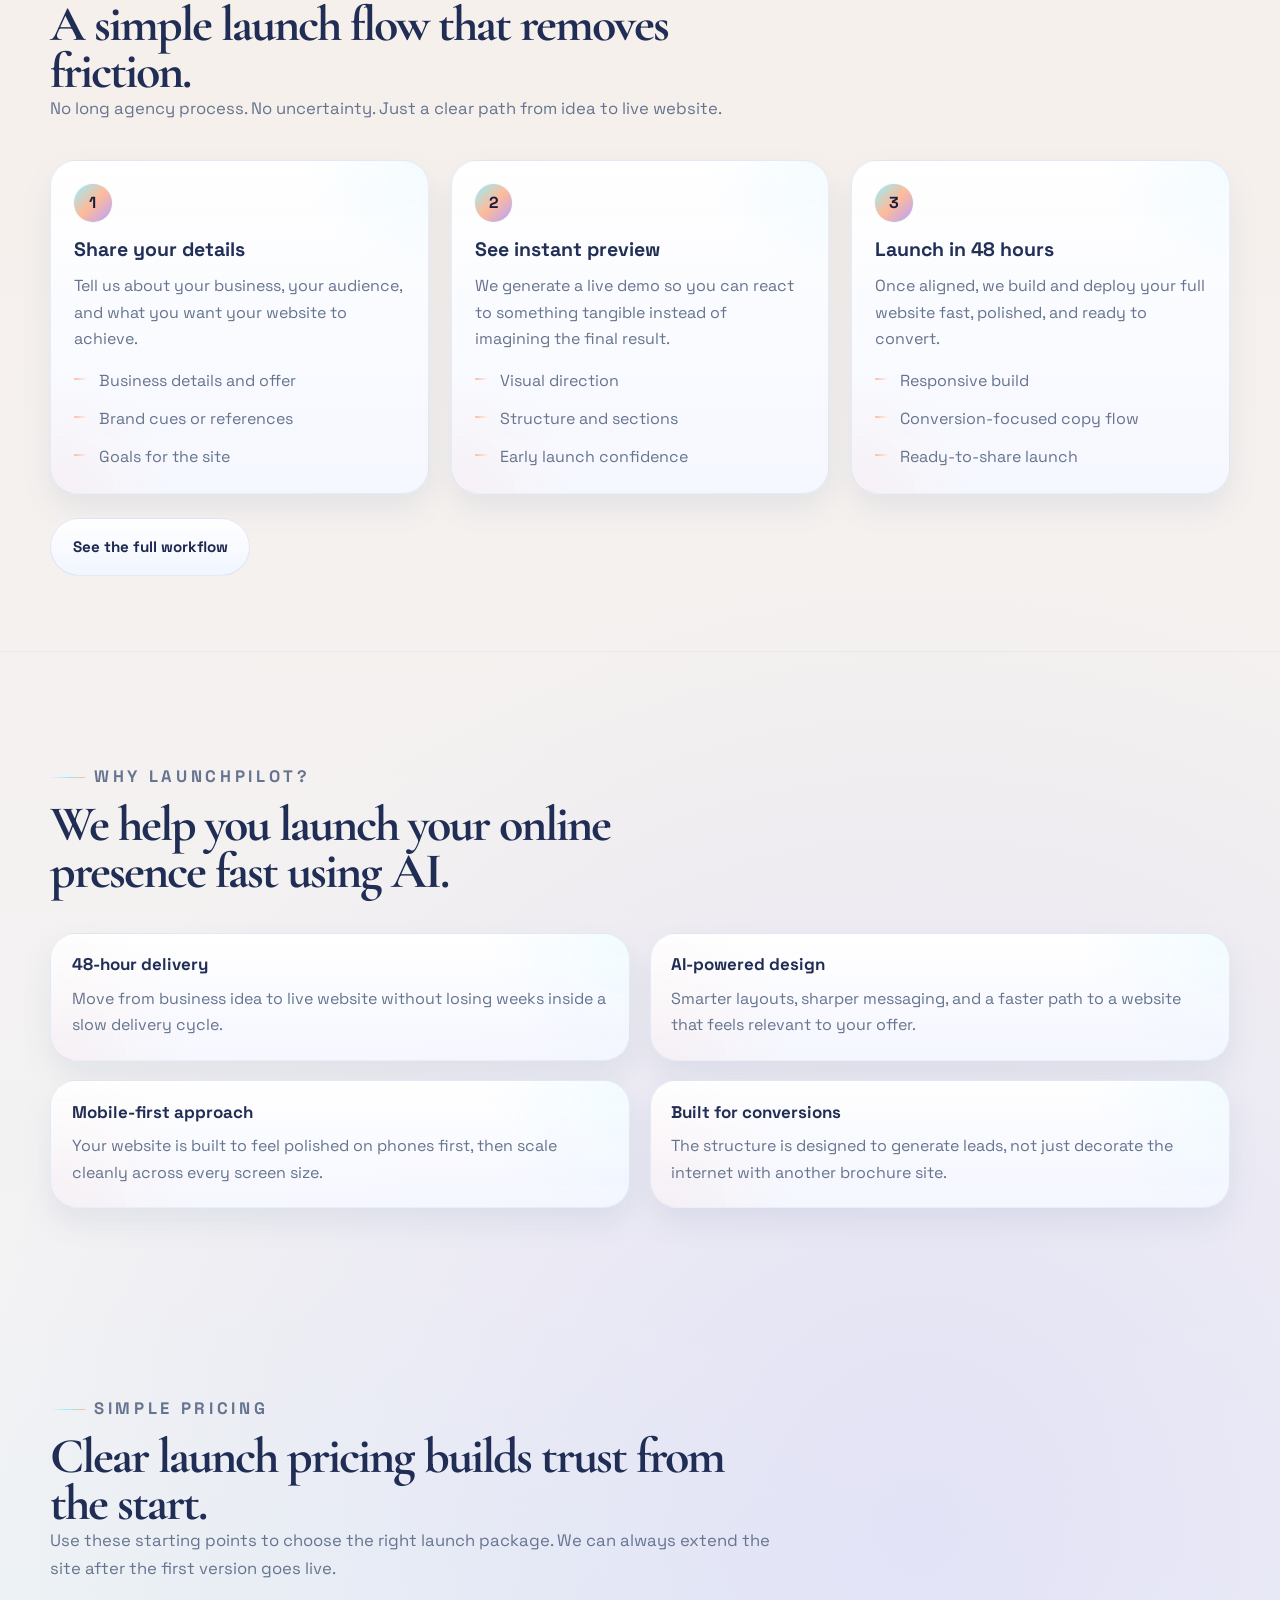
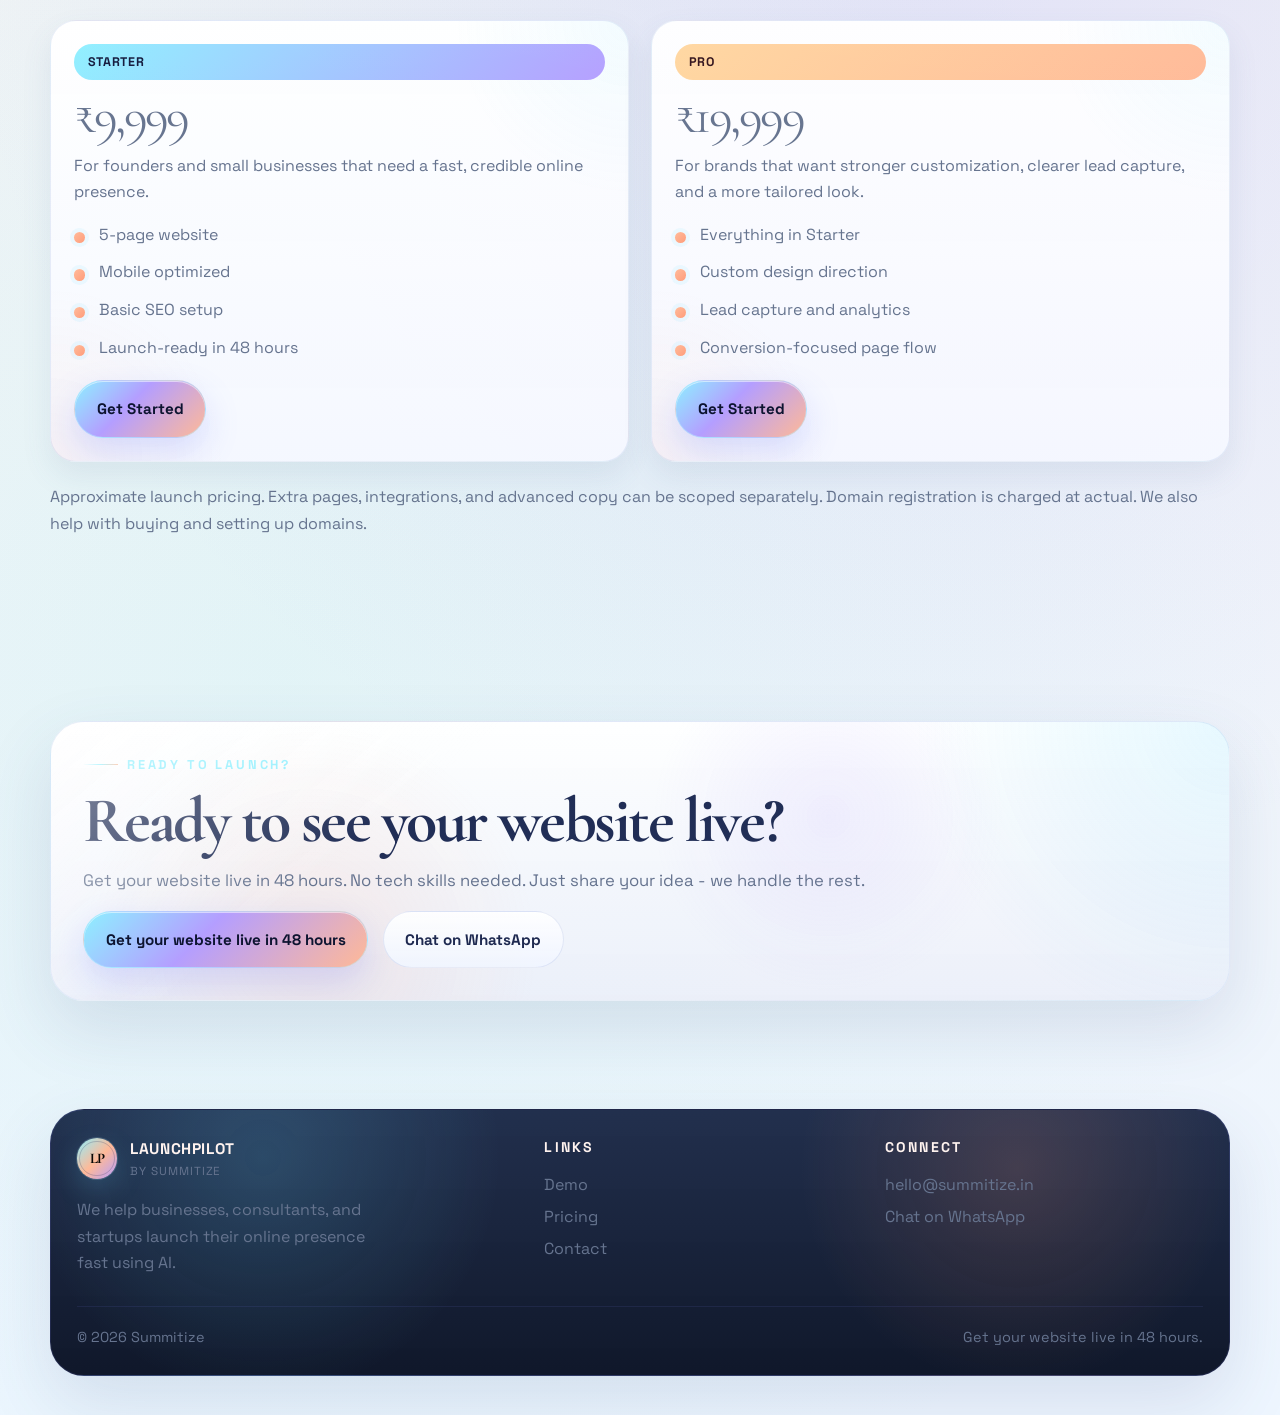
==== commit a6f99add: "updated contents" ====
--- a/index.html
+++ b/index.html
@@ -285,7 +285,9 @@
               </div>
             </article>
           </div>
-          <p class="pricing-note reveal">Approximate launch pricing. Extra pages, integrations, and advanced copy can be scoped separately.</p>
+          <p class="pricing-note reveal">
+            Approximate launch pricing. Extra pages, integrations, and advanced copy can be scoped separately. Domain registration is charged at actual. We also help with buying and setting up domains.
+          </p>
         </div>
       </section>
 
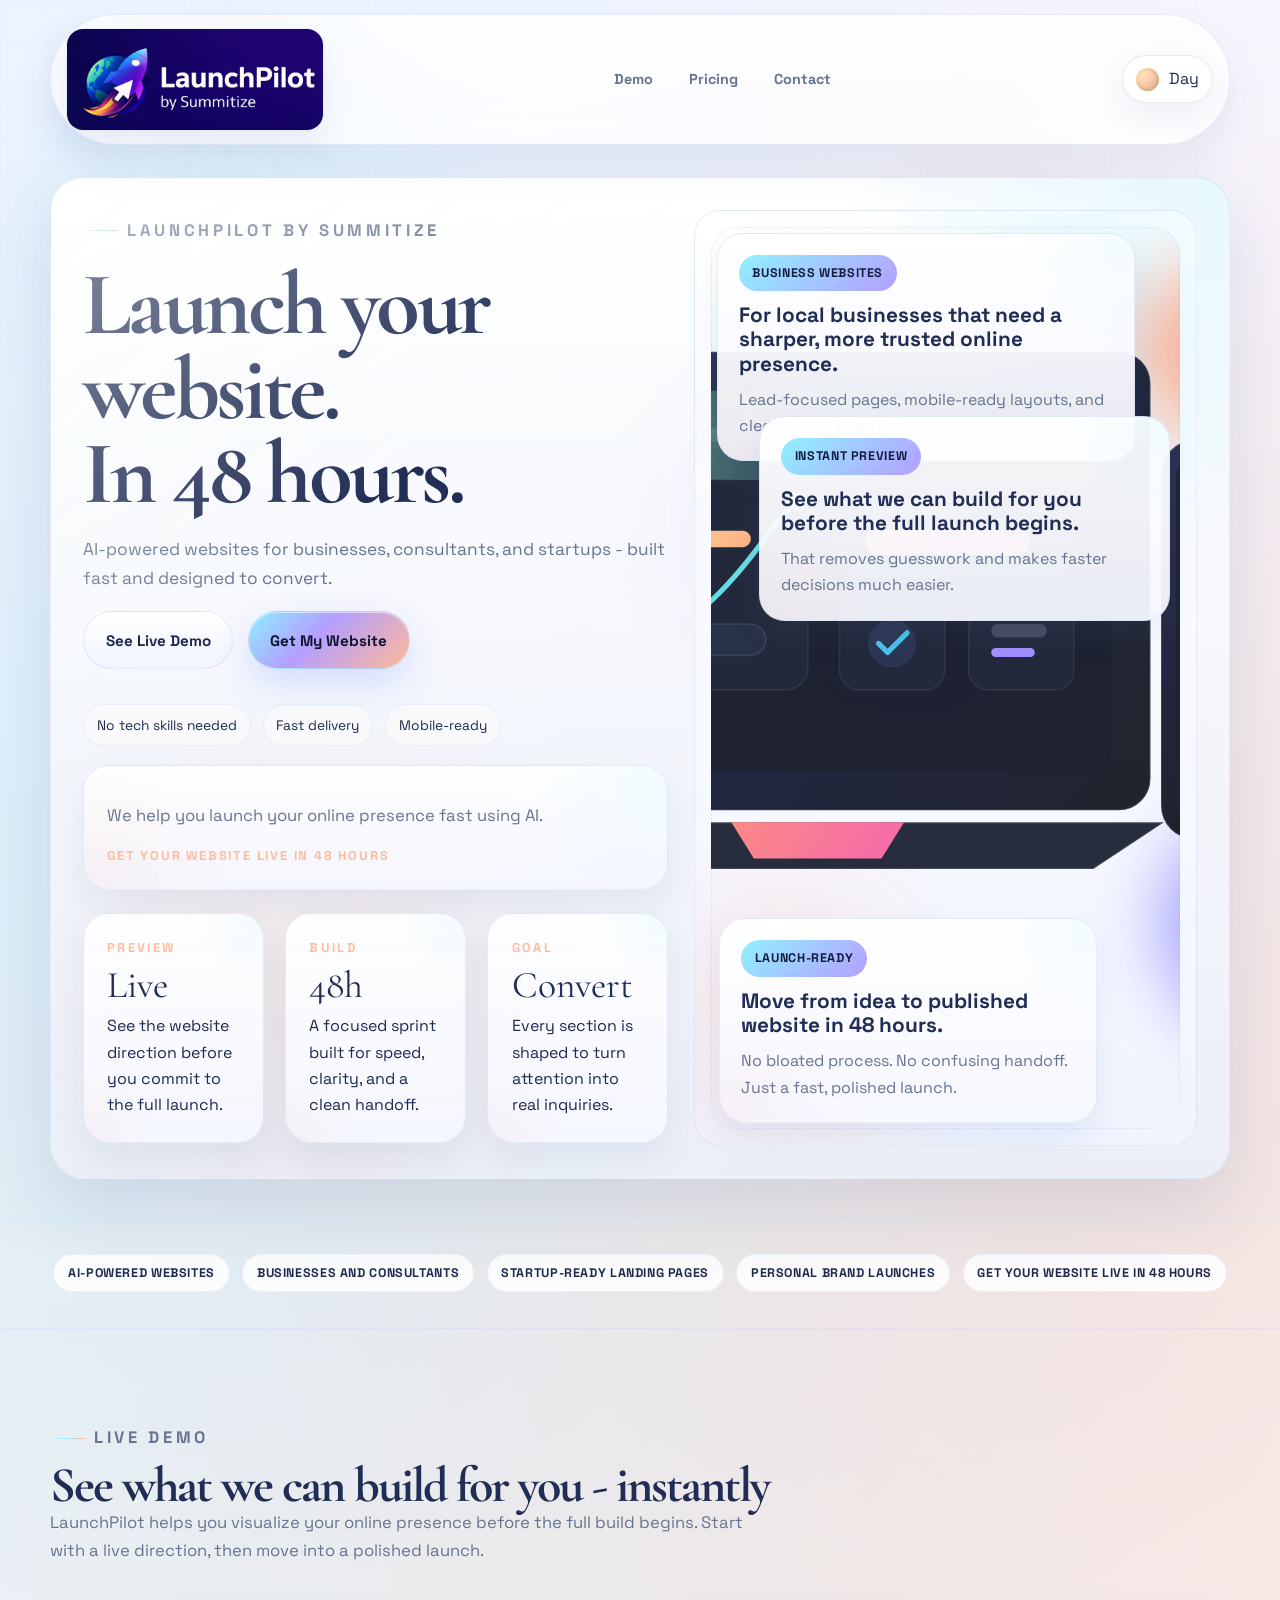
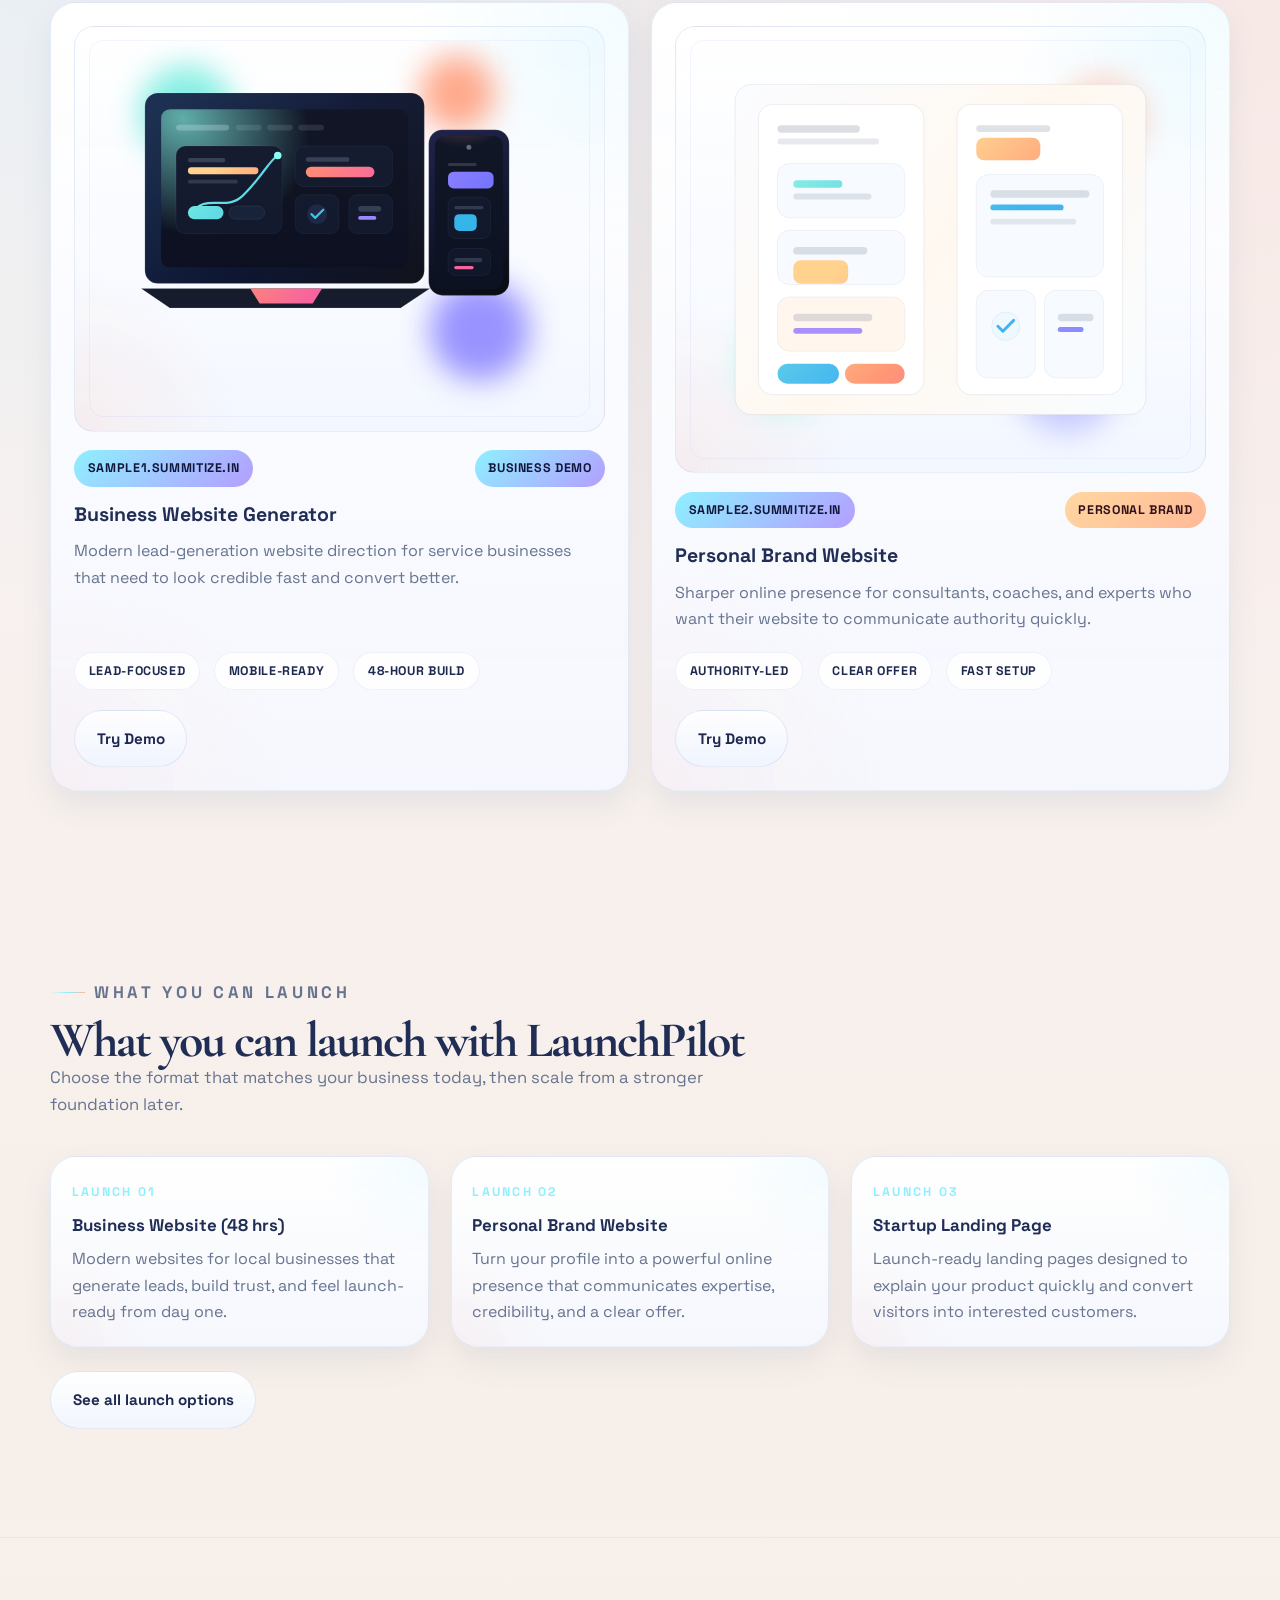
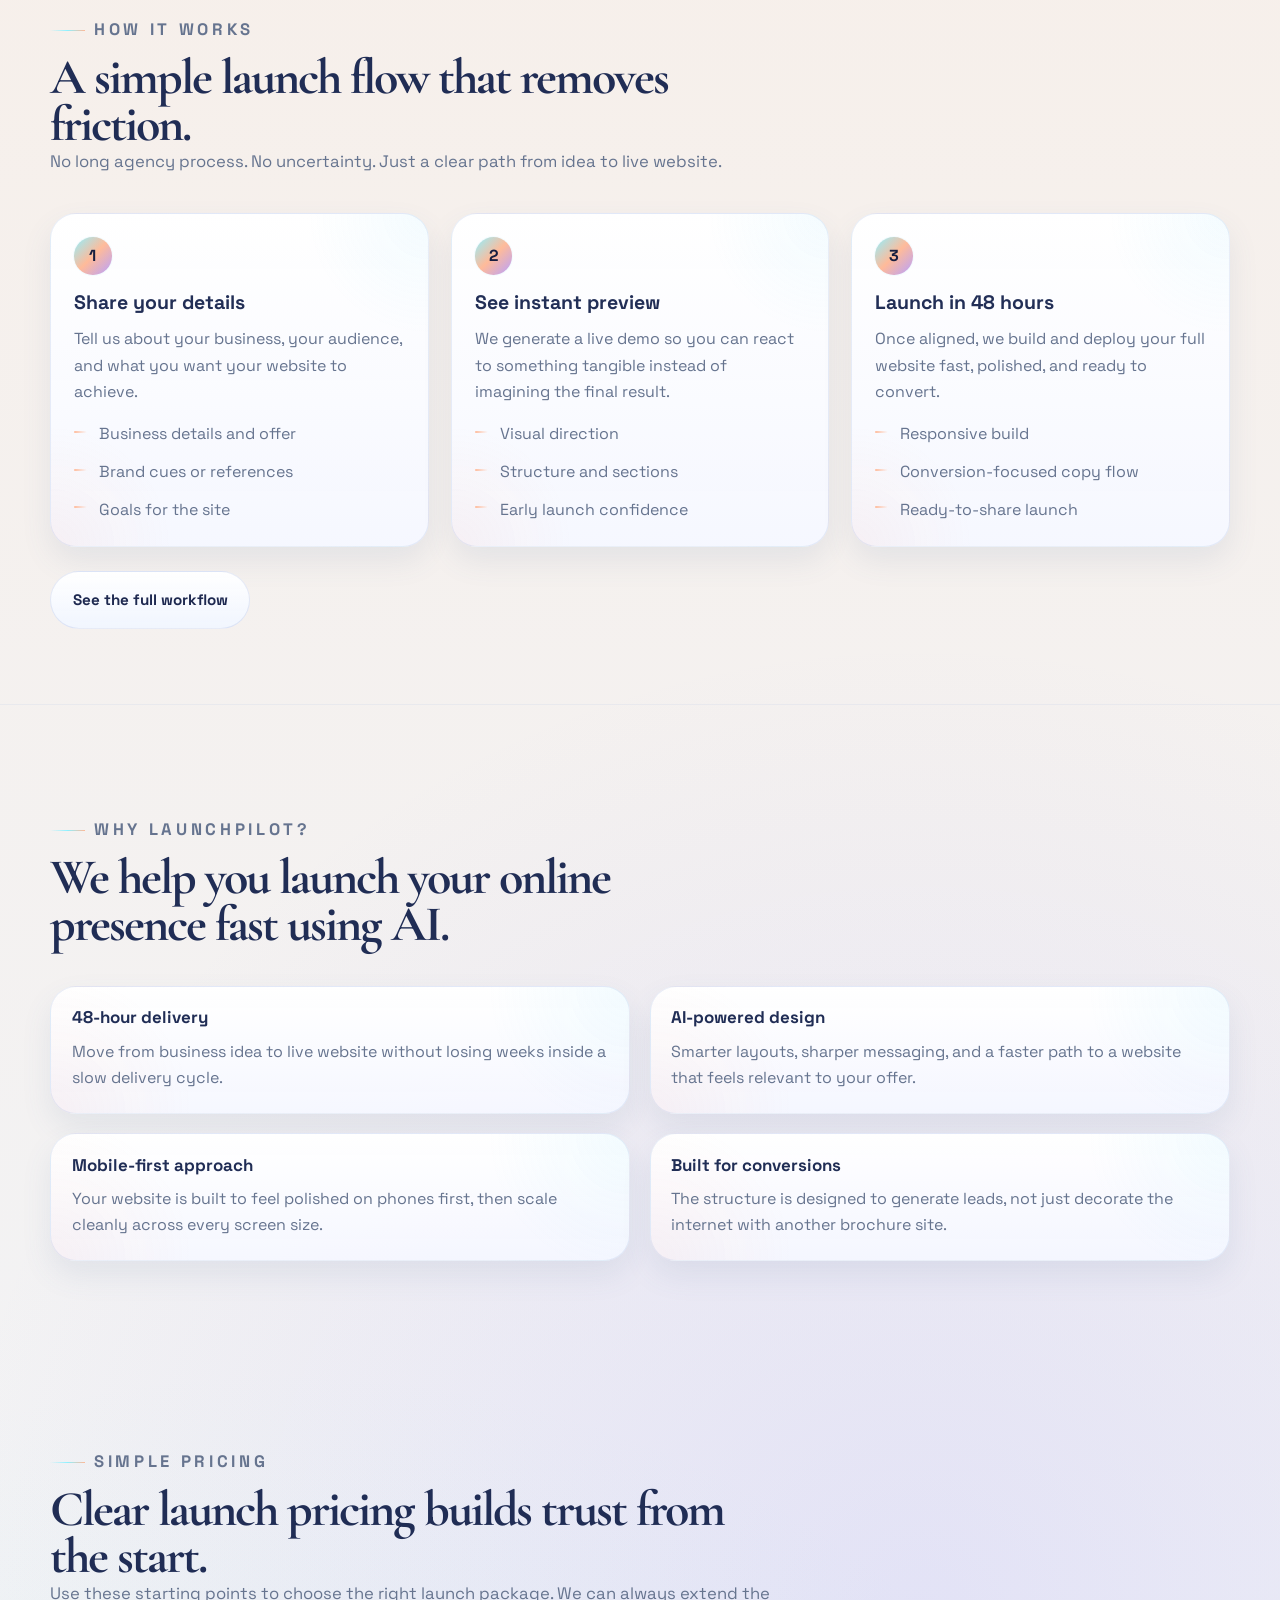
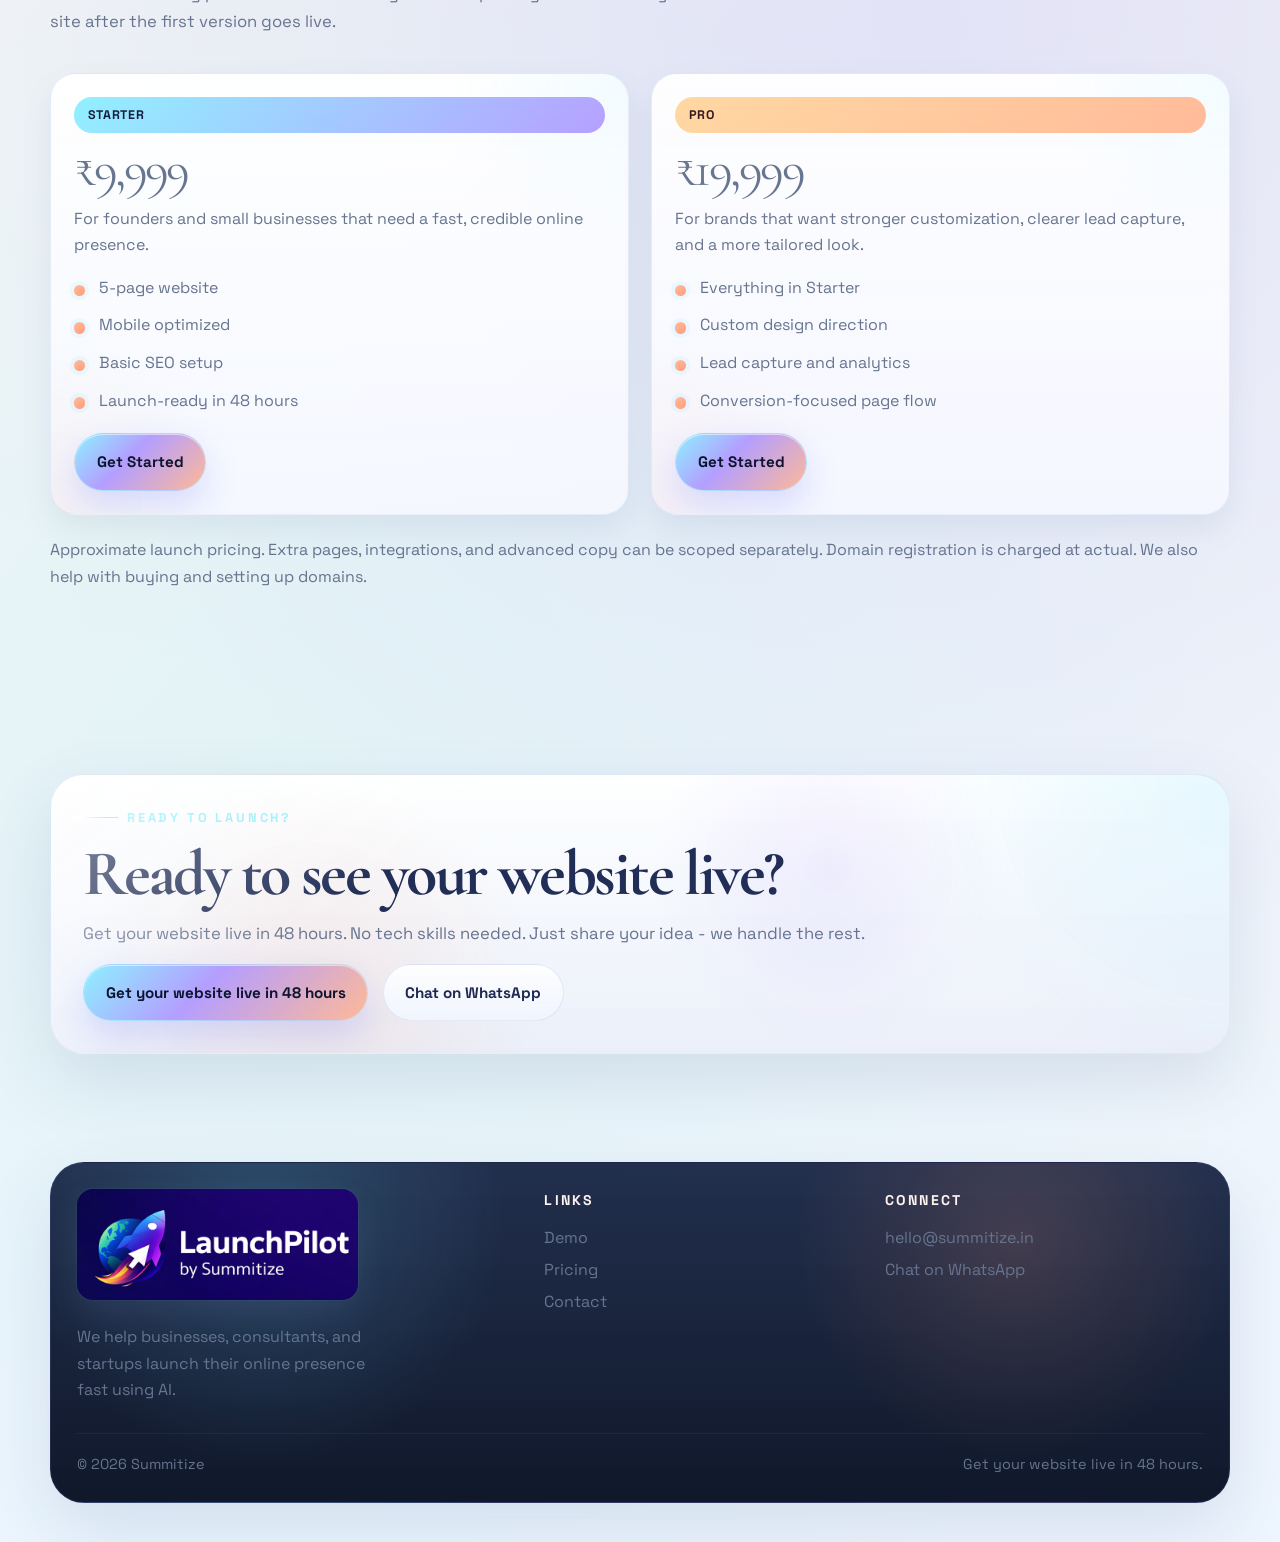
==== commit 858251a4: "updated contents" ====
--- a/index.html
+++ b/index.html
@@ -8,6 +8,8 @@
       name="description"
       content="LaunchPilot by Summitize helps businesses, consultants, and startups launch AI-powered websites in 48 hours."
     />
+    <link rel="icon" type="image/png" href="images/launchpilot-icon.png" />
+    <link rel="apple-touch-icon" href="images/launchpilot-icon.png" />
     <link rel="stylesheet" href="styles/site.css" />
     <script defer src="scripts/site.js"></script>
   </head>
--- a/styles/site.css
+++ b/styles/site.css
@@ -314,8 +314,17 @@
 .brand {
   display: inline-flex;
   align-items: center;
-  gap: 0.8rem;
+  gap: 0;
   flex-shrink: 0;
+}
+
+.brand-logo {
+  display: block;
+  width: clamp(180px, 20vw, 264px);
+  height: auto;
+  max-width: 100%;
+  border-radius: 16px;
+  box-shadow: 0 12px 30px rgba(44, 23, 126, 0.22), 0 0 0 1px rgba(185, 236, 255, 0.08);
 }
 
 .brand-mark {
@@ -1232,6 +1241,10 @@
   color: var(--accent);
 }
 
+.footer .brand-logo {
+  width: clamp(190px, 22vw, 286px);
+}
+
 .footer-shell .brand-tag {
   color: var(--muted);
 }
@@ -1388,6 +1401,10 @@
   background: rgba(255, 255, 255, 0.76);
   border-color: rgba(99, 132, 207, 0.14);
   box-shadow: 0 18px 40px rgba(108, 128, 170, 0.12);
+}
+
+body[data-theme="light"] .brand-logo {
+  box-shadow: 0 14px 32px rgba(103, 121, 187, 0.14), 0 0 0 1px rgba(109, 141, 205, 0.08);
 }
 
 body[data-theme="light"] .nav-links a:hover,
@@ -1695,6 +1712,11 @@
     padding: 0.85rem;
   }
 
+  .brand-logo {
+    width: clamp(150px, 46vw, 210px);
+    border-radius: 14px;
+  }
+
   .footer-meta {
     flex-direction: column;
     align-items: flex-start;
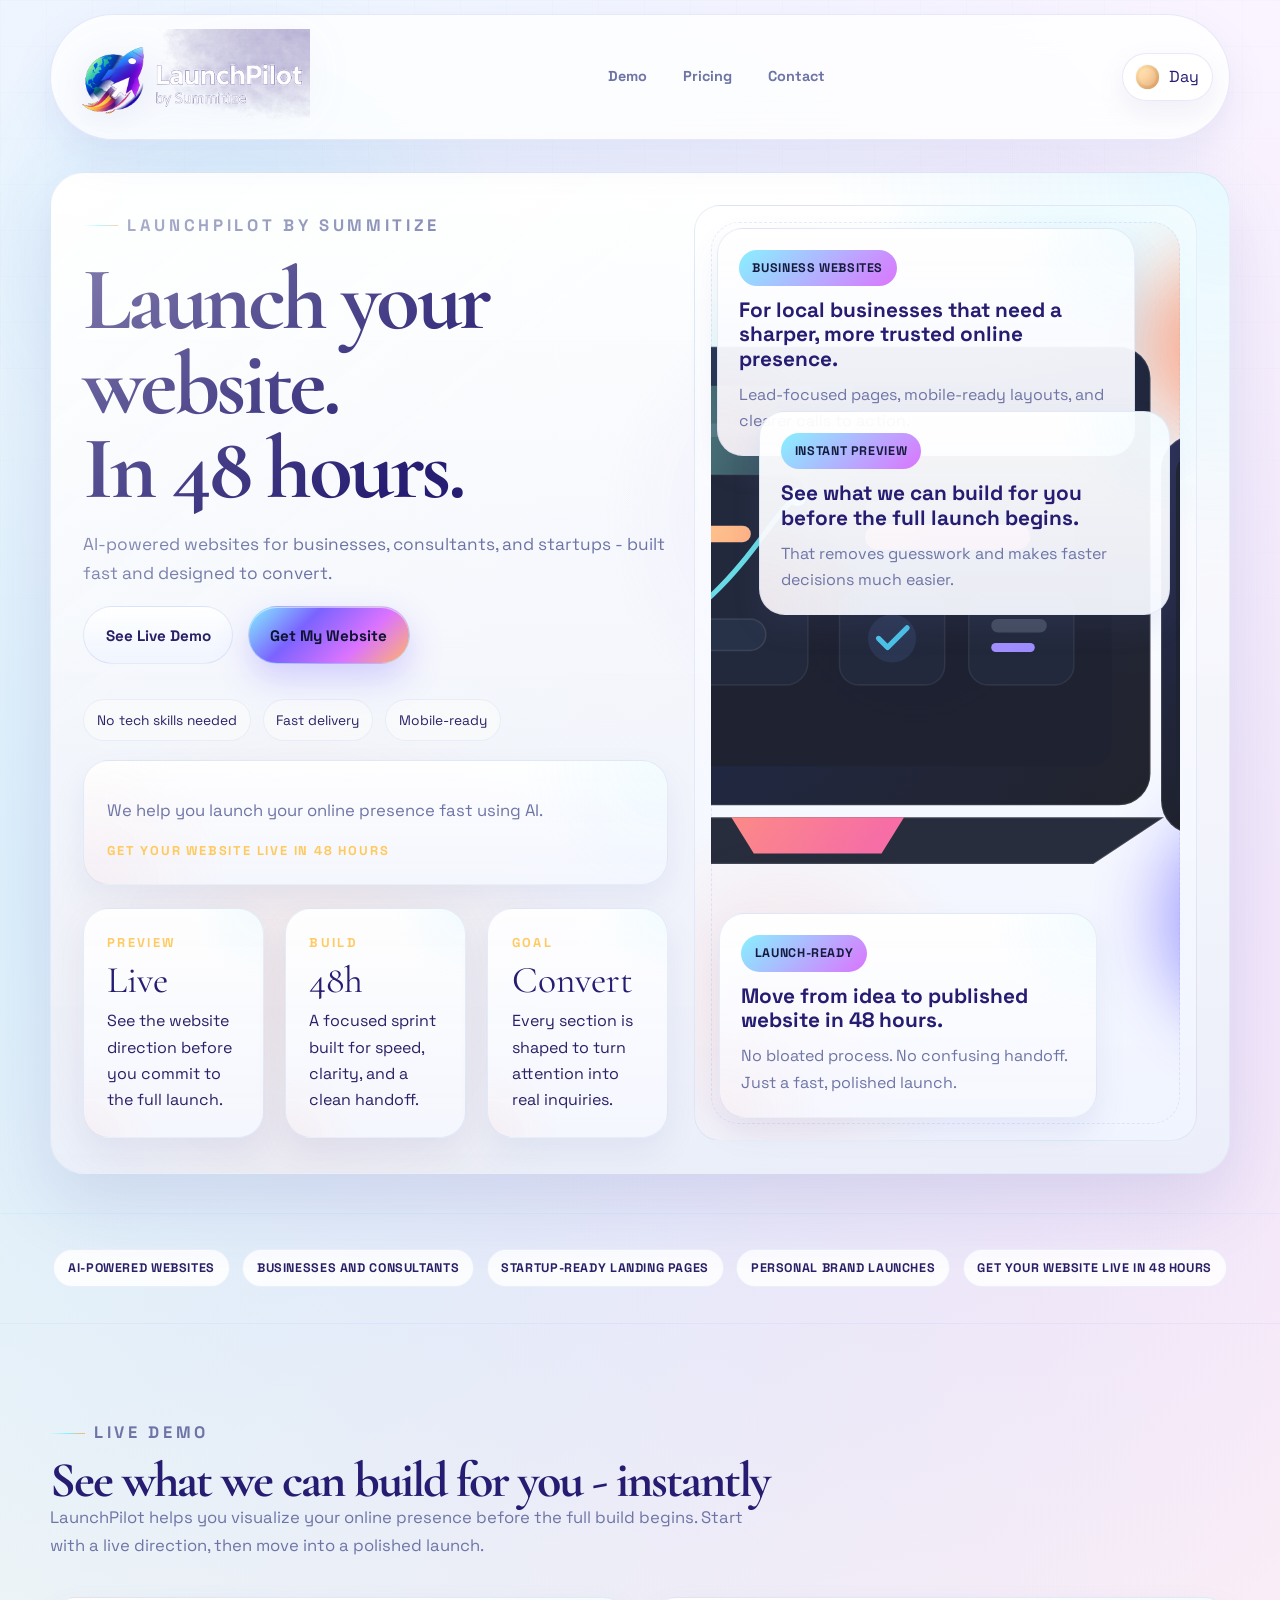
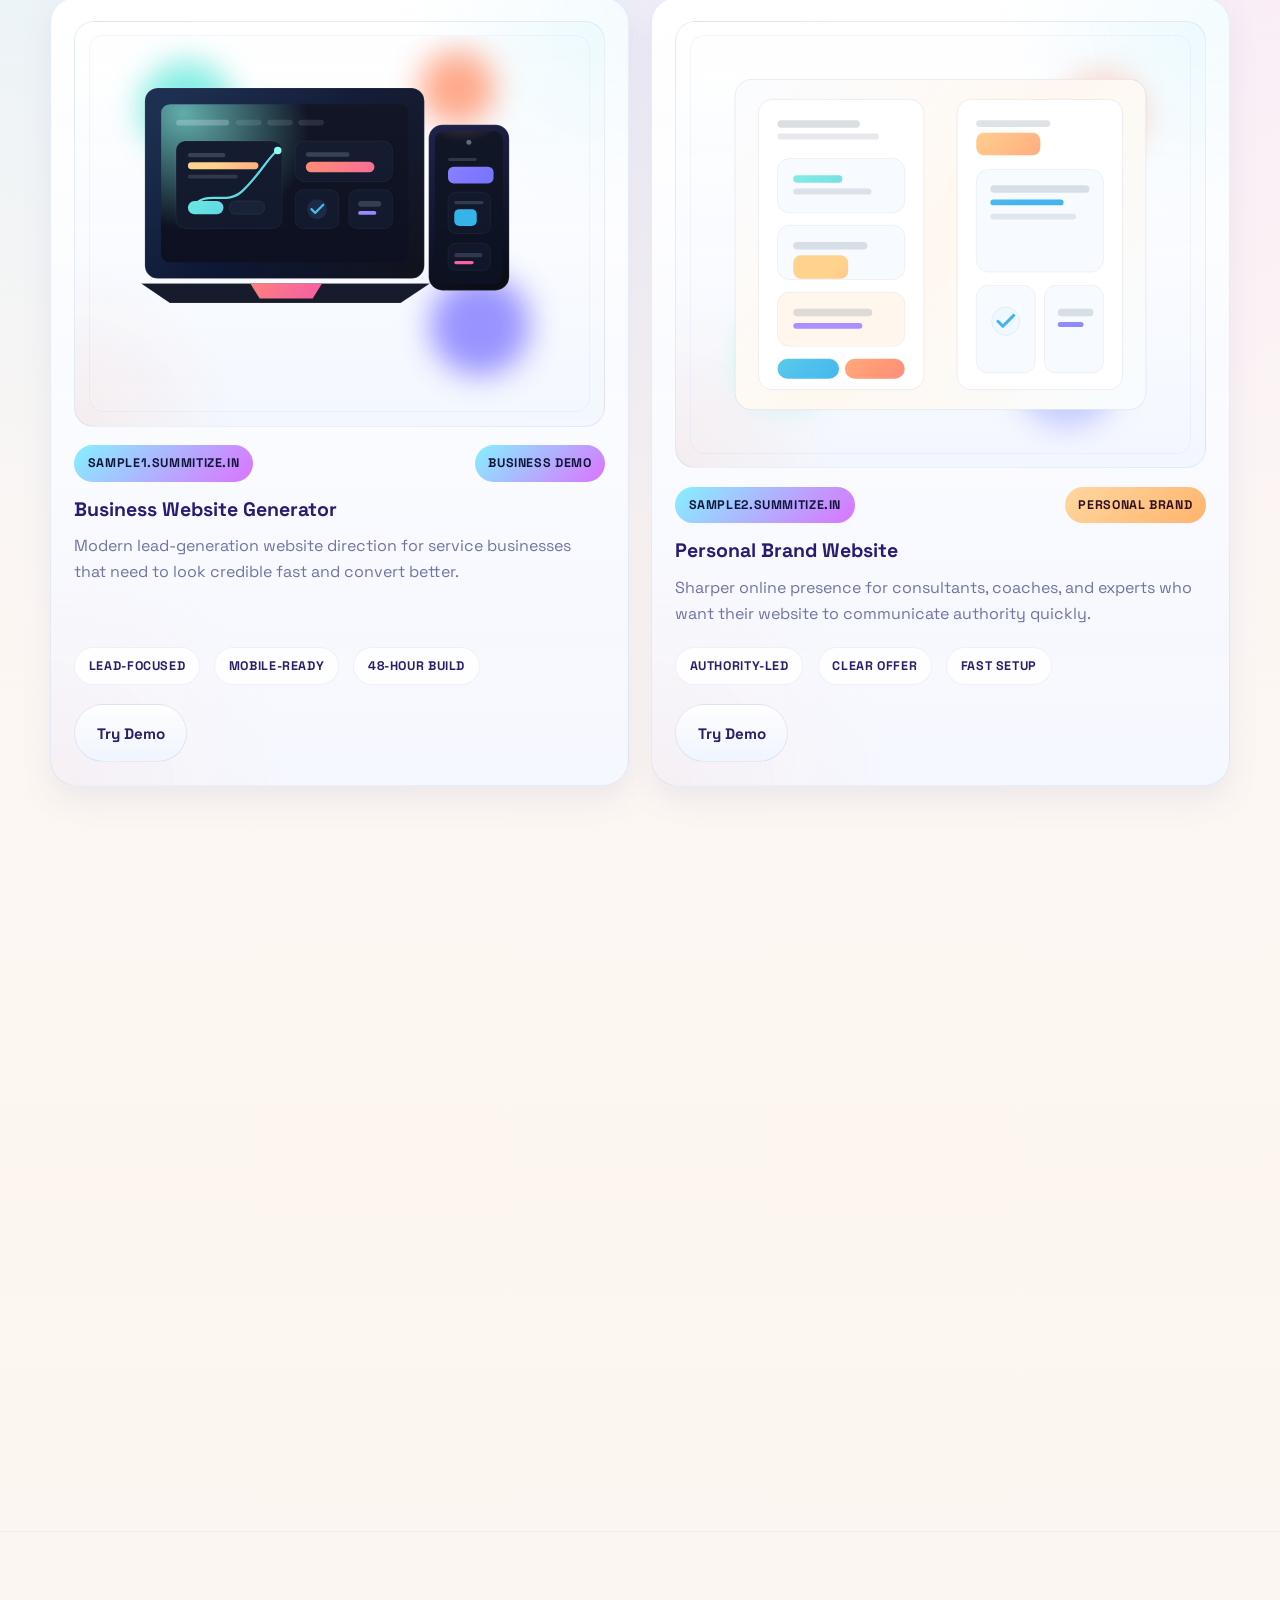
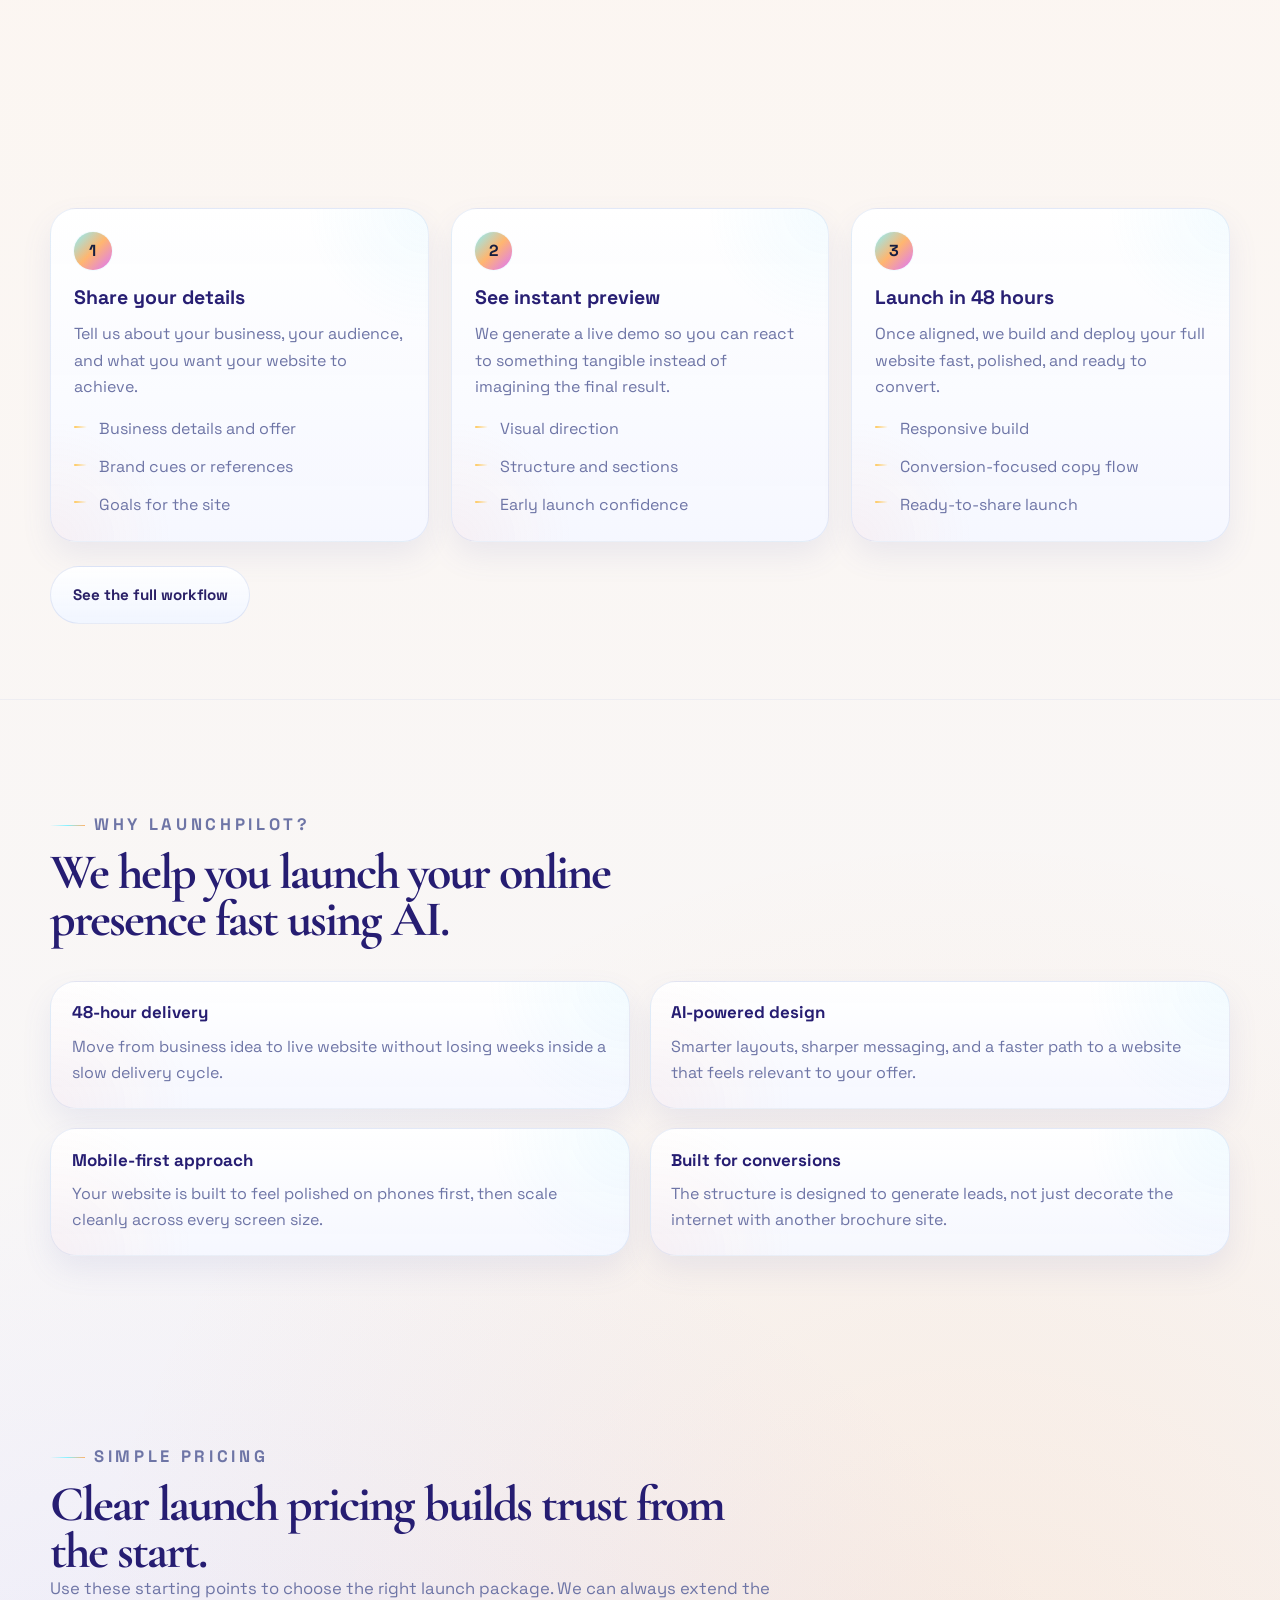
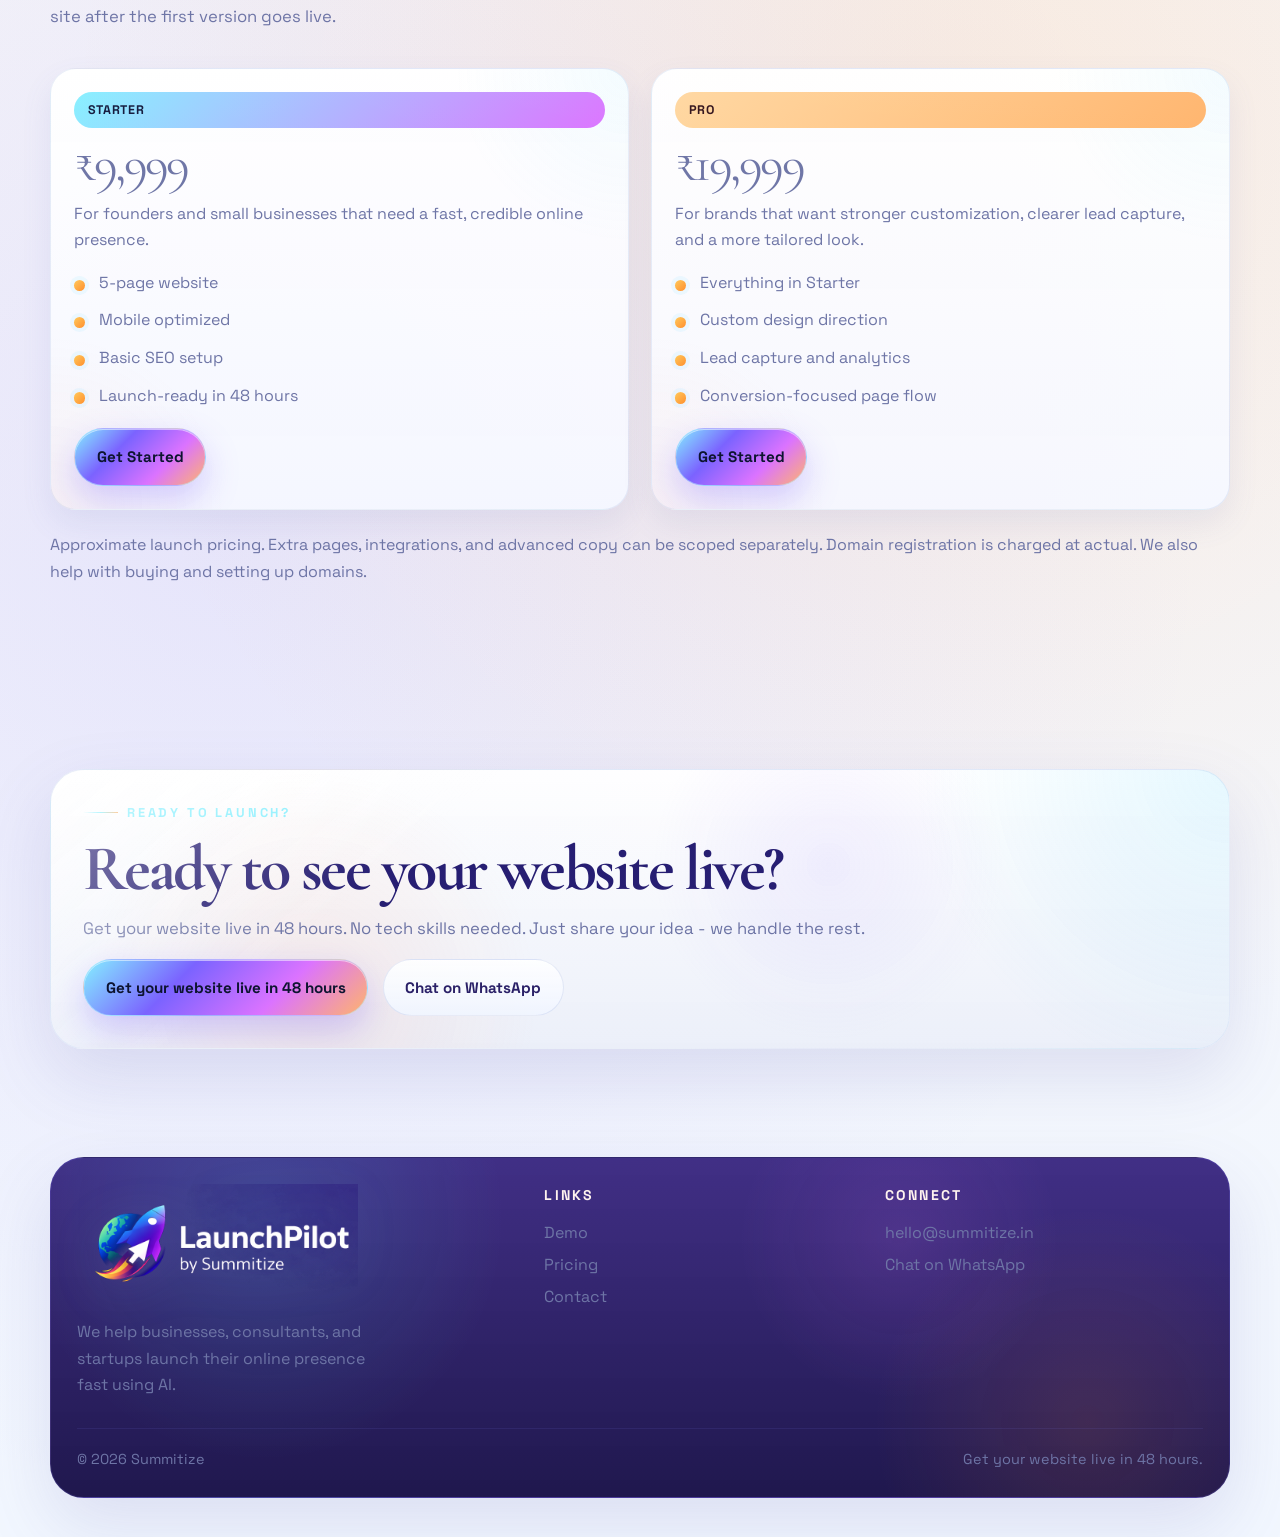
==== commit d0b76e6e: "updated contents" ====
--- a/index.html
+++ b/index.html
@@ -8,8 +8,8 @@
       name="description"
       content="LaunchPilot by Summitize helps businesses, consultants, and startups launch AI-powered websites in 48 hours."
     />
-    <link rel="icon" type="image/png" href="images/launchpilot-icon.png" />
-    <link rel="apple-touch-icon" href="images/launchpilot-icon.png" />
+    <link rel="icon" type="image/png" href="images/launchpilot-icon-transparent.png" />
+    <link rel="apple-touch-icon" href="images/launchpilot-icon-transparent.png" />
     <link rel="stylesheet" href="styles/site.css" />
     <script defer src="scripts/site.js"></script>
   </head>
--- a/styles/site.css
+++ b/styles/site.css
@@ -1,29 +1,29 @@
 @import url("https://fonts.googleapis.com/css2?family=Cormorant+Garamond:wght@600;700&family=Space+Grotesk:wght@400;500;700&display=swap");
 
 :root {
-  --bg: #070b18;
-  --bg-elevated: #0f1631;
-  --bg-soft: #171c3b;
-  --panel: rgba(16, 21, 43, 0.92);
-  --panel-strong: rgba(11, 15, 31, 0.96);
-  --panel-soft: rgba(28, 26, 49, 0.88);
-  --text: #eef4ff;
-  --muted: #bcc8e3;
-  --muted-strong: #e1eaff;
-  --line: rgba(122, 154, 255, 0.2);
-  --line-strong: rgba(126, 238, 221, 0.34);
-  --gold: #ff9c7a;
-  --gold-strong: #ffd29c;
-  --gold-soft: rgba(255, 156, 122, 0.14);
-  --gold-glow: rgba(255, 156, 122, 0.26);
-  --accent: #f8fbff;
-  --sky: #67d7ff;
-  --sky-strong: #8ef0ff;
-  --coral: #ff9c7a;
-  --coral-strong: #ffb997;
-  --violet: #837dff;
-  --violet-strong: #b49eff;
-  --mint: #7feedd;
+  --bg: #12053d;
+  --bg-elevated: #1b0755;
+  --bg-soft: #251065;
+  --panel: rgba(24, 10, 76, 0.9);
+  --panel-strong: rgba(13, 5, 48, 0.96);
+  --panel-soft: rgba(40, 18, 105, 0.86);
+  --text: #f5f6ff;
+  --muted: #c5c8ef;
+  --muted-strong: #e9eaff;
+  --line: rgba(123, 116, 255, 0.22);
+  --line-strong: rgba(98, 233, 255, 0.34);
+  --gold: #ff8f2e;
+  --gold-strong: #ffd45c;
+  --gold-soft: rgba(255, 143, 46, 0.16);
+  --gold-glow: rgba(255, 143, 46, 0.28);
+  --accent: #ffffff;
+  --sky: #48d2ff;
+  --sky-strong: #8ef6ff;
+  --coral: #ff7a42;
+  --coral-strong: #ffb14a;
+  --violet: #6f57ff;
+  --violet-strong: #d55cff;
+  --mint: #6cffd7;
   --danger: #ff9d8f;
   --success: #9ce7cb;
   --radius-xl: 34px;
@@ -33,8 +33,8 @@
   --container: min(1180px, calc(100% - 2rem));
   --display: "Cormorant Garamond", "Georgia", serif;
   --body: "Space Grotesk", "Trebuchet MS", sans-serif;
-  --shadow: 0 40px 90px rgba(0, 0, 0, 0.48);
-  --shadow-soft: 0 18px 44px rgba(0, 0, 0, 0.26);
+  --shadow: 0 40px 90px rgba(10, 4, 42, 0.5);
+  --shadow-soft: 0 18px 44px rgba(14, 7, 54, 0.3);
   --transition: 220ms ease;
 }
 
@@ -55,11 +55,11 @@
   line-height: 1.65;
   color: var(--text);
   background:
-    radial-gradient(circle at 10% 18%, rgba(103, 215, 255, 0.16), transparent 26%),
-    radial-gradient(circle at 88% 16%, rgba(255, 156, 122, 0.17), transparent 20%),
-    radial-gradient(circle at 74% 78%, rgba(131, 125, 255, 0.14), transparent 22%),
-    radial-gradient(circle at 24% 88%, rgba(127, 238, 221, 0.1), transparent 18%),
-    linear-gradient(180deg, #050816 0%, #0a1023 42%, #070a18 100%);
+    radial-gradient(circle at 14% 18%, rgba(72, 210, 255, 0.2), transparent 26%),
+    radial-gradient(circle at 78% 18%, rgba(213, 92, 255, 0.18), transparent 24%),
+    radial-gradient(circle at 22% 84%, rgba(255, 143, 46, 0.18), transparent 22%),
+    radial-gradient(circle at 82% 78%, rgba(111, 87, 255, 0.18), transparent 22%),
+    linear-gradient(180deg, #14043e 0%, #0f0435 42%, #090220 100%);
 }
 
 body::before,
@@ -83,9 +83,9 @@
   z-index: -1;
   opacity: 0.75;
   background:
-    radial-gradient(circle at 18% 28%, rgba(103, 215, 255, 0.08) 0, transparent 22%),
-    radial-gradient(circle at 78% 40%, rgba(255, 156, 122, 0.08) 0, transparent 18%),
-    radial-gradient(circle at 72% 74%, rgba(131, 125, 255, 0.08) 0, transparent 16%);
+    radial-gradient(circle at 18% 28%, rgba(72, 210, 255, 0.1) 0, transparent 22%),
+    radial-gradient(circle at 78% 40%, rgba(213, 92, 255, 0.1) 0, transparent 18%),
+    radial-gradient(circle at 26% 82%, rgba(255, 143, 46, 0.09) 0, transparent 16%);
 }
 
 ::selection {
@@ -218,8 +218,8 @@
   color: #0d1430;
   border-color: rgba(185, 236, 255, 0.55);
   background:
-    linear-gradient(135deg, var(--sky-strong) 0%, var(--violet-strong) 42%, var(--coral-strong) 100%);
-  box-shadow: 0 14px 34px rgba(112, 131, 255, 0.24), inset 0 1px 0 rgba(255, 255, 255, 0.52);
+    linear-gradient(135deg, var(--sky-strong) 0%, var(--violet) 34%, var(--violet-strong) 68%, var(--coral-strong) 100%);
+  box-shadow: 0 14px 34px rgba(115, 88, 255, 0.28), inset 0 1px 0 rgba(255, 255, 255, 0.52);
 }
 
 .button-primary::after {
@@ -239,7 +239,7 @@
 .button-secondary {
   color: var(--accent);
   border-color: var(--line);
-  background: linear-gradient(180deg, rgba(22, 28, 58, 0.92), rgba(10, 14, 31, 0.94));
+  background: linear-gradient(180deg, rgba(35, 12, 101, 0.9), rgba(14, 6, 50, 0.94));
   box-shadow: inset 0 1px 0 rgba(255, 255, 255, 0.05);
 }
 
@@ -272,7 +272,7 @@
 .case-stat {
   color: var(--muted-strong);
   border: 1px solid var(--line);
-  background: rgba(15, 22, 46, 0.78);
+  background: rgba(24, 10, 76, 0.78);
 }
 
 .mini-tag,
@@ -304,9 +304,10 @@
   width: var(--container);
   margin: 0 auto;
   padding: 0.9rem 1rem;
-  border: 1px solid rgba(131, 125, 255, 0.18);
+  border: 1px solid rgba(130, 116, 255, 0.24);
   border-radius: 999px;
-  background: rgba(8, 13, 30, 0.76);
+  background:
+    linear-gradient(180deg, rgba(31, 11, 92, 0.76), rgba(14, 5, 49, 0.78));
   backdrop-filter: blur(16px);
   box-shadow: var(--shadow-soft);
 }
@@ -320,11 +321,10 @@
 
 .brand-logo {
   display: block;
-  width: clamp(180px, 20vw, 264px);
+  width: clamp(172px, 19vw, 250px);
   height: auto;
   max-width: 100%;
-  border-radius: 16px;
-  box-shadow: 0 12px 30px rgba(44, 23, 126, 0.22), 0 0 0 1px rgba(185, 236, 255, 0.08);
+  filter: drop-shadow(0 12px 28px rgba(7, 3, 31, 0.28));
 }
 
 .brand-mark {
@@ -406,7 +406,7 @@
   border: 1px solid var(--line);
   border-radius: 999px;
   color: var(--accent);
-  background: rgba(12, 18, 39, 0.84);
+  background: rgba(20, 9, 67, 0.84);
   box-shadow: inset 0 1px 0 rgba(255, 255, 255, 0.04);
   transition: transform var(--transition), border-color var(--transition), background var(--transition);
 }
@@ -455,7 +455,7 @@
   border: 1px solid var(--line);
   border-radius: 18px;
   color: var(--accent);
-  background: rgba(10, 10, 10, 0.84);
+  background: rgba(19, 8, 64, 0.86);
 }
 
 .nav-toggle span,
@@ -505,12 +505,12 @@
   position: relative;
   overflow: hidden;
   border-radius: var(--radius-xl);
-  border: 1px solid rgba(131, 125, 255, 0.18);
-  background:
-    radial-gradient(circle at top right, rgba(103, 215, 255, 0.15), transparent 24%),
-    radial-gradient(circle at bottom left, rgba(255, 156, 122, 0.14), transparent 22%),
-    radial-gradient(circle at 74% 78%, rgba(131, 125, 255, 0.16), transparent 22%),
-    linear-gradient(180deg, rgba(15, 21, 45, 0.97), rgba(8, 11, 24, 0.98));
+  border: 1px solid rgba(130, 116, 255, 0.22);
+  background:
+    radial-gradient(circle at top right, rgba(72, 210, 255, 0.18), transparent 24%),
+    radial-gradient(circle at 72% 32%, rgba(213, 92, 255, 0.14), transparent 22%),
+    radial-gradient(circle at bottom left, rgba(255, 143, 46, 0.14), transparent 22%),
+    linear-gradient(180deg, rgba(24, 10, 76, 0.96), rgba(10, 4, 39, 0.98));
   box-shadow: var(--shadow);
 }
 
@@ -522,7 +522,7 @@
   inset: 0;
   background:
     linear-gradient(140deg, rgba(255, 255, 255, 0.06), transparent 30%),
-    linear-gradient(180deg, transparent, rgba(131, 125, 255, 0.08));
+    linear-gradient(180deg, transparent, rgba(213, 92, 255, 0.08));
   pointer-events: none;
 }
 
@@ -600,7 +600,7 @@
   border-radius: var(--radius-lg);
   border: 1px solid var(--line);
   background:
-    linear-gradient(180deg, rgba(20, 26, 55, 0.95), rgba(10, 14, 31, 0.95));
+    linear-gradient(180deg, rgba(31, 11, 92, 0.94), rgba(12, 5, 46, 0.96));
   box-shadow: var(--shadow-soft);
 }
 
@@ -722,43 +722,43 @@
 
 .page-services .page-hero-shell {
   background:
-    radial-gradient(circle at 84% 20%, rgba(103, 215, 255, 0.18), transparent 24%),
-    radial-gradient(circle at 18% 78%, rgba(255, 156, 122, 0.14), transparent 20%),
-    linear-gradient(135deg, rgba(20, 24, 51, 0.97), rgba(8, 11, 24, 0.98));
+    radial-gradient(circle at 84% 20%, rgba(72, 210, 255, 0.18), transparent 24%),
+    radial-gradient(circle at 18% 78%, rgba(255, 143, 46, 0.14), transparent 20%),
+    linear-gradient(135deg, rgba(31, 11, 92, 0.97), rgba(10, 4, 39, 0.98));
 }
 
 .page-process .page-hero-shell {
   background:
-    radial-gradient(circle at 18% 18%, rgba(131, 125, 255, 0.14), transparent 22%),
-    linear-gradient(135deg, rgba(17, 22, 47, 0.97), rgba(8, 11, 24, 0.98)),
-    linear-gradient(90deg, rgba(103, 215, 255, 0.06), transparent);
+    radial-gradient(circle at 18% 18%, rgba(213, 92, 255, 0.14), transparent 22%),
+    linear-gradient(135deg, rgba(29, 10, 88, 0.97), rgba(10, 4, 39, 0.98)),
+    linear-gradient(90deg, rgba(72, 210, 255, 0.06), transparent);
 }
 
 .page-process .page-hero-shell::before {
   background:
     linear-gradient(140deg, rgba(255, 255, 255, 0.05), transparent 30%),
-    repeating-linear-gradient(90deg, rgba(103, 215, 255, 0.04) 0 1px, transparent 1px 46px);
+    repeating-linear-gradient(90deg, rgba(72, 210, 255, 0.04) 0 1px, transparent 1px 46px);
 }
 
 .page-portfolio .page-hero-shell {
   background:
-    radial-gradient(circle at 16% 20%, rgba(255, 156, 122, 0.16), transparent 22%),
-    radial-gradient(circle at 80% 70%, rgba(131, 125, 255, 0.14), transparent 18%),
-    linear-gradient(180deg, rgba(17, 22, 47, 0.97), rgba(8, 11, 24, 0.98));
+    radial-gradient(circle at 16% 20%, rgba(255, 143, 46, 0.16), transparent 22%),
+    radial-gradient(circle at 80% 70%, rgba(213, 92, 255, 0.14), transparent 18%),
+    linear-gradient(180deg, rgba(29, 10, 88, 0.97), rgba(10, 4, 39, 0.98));
 }
 
 .page-about .page-hero-shell {
   background:
-    radial-gradient(circle at 78% 18%, rgba(103, 215, 255, 0.14), transparent 20%),
-    radial-gradient(circle at 22% 78%, rgba(255, 156, 122, 0.12), transparent 16%),
-    linear-gradient(135deg, rgba(18, 22, 48, 0.97), rgba(8, 11, 24, 0.98));
+    radial-gradient(circle at 78% 18%, rgba(72, 210, 255, 0.14), transparent 20%),
+    radial-gradient(circle at 22% 78%, rgba(255, 143, 46, 0.12), transparent 16%),
+    linear-gradient(135deg, rgba(28, 10, 84, 0.97), rgba(10, 4, 39, 0.98));
 }
 
 .page-contact .page-hero-shell {
   background:
-    radial-gradient(circle at 88% 18%, rgba(255, 156, 122, 0.18), transparent 24%),
-    radial-gradient(circle at 18% 80%, rgba(103, 215, 255, 0.14), transparent 20%),
-    linear-gradient(135deg, rgba(18, 22, 48, 0.97), rgba(8, 11, 24, 0.98));
+    radial-gradient(circle at 88% 18%, rgba(255, 143, 46, 0.18), transparent 24%),
+    radial-gradient(circle at 18% 80%, rgba(72, 210, 255, 0.14), transparent 20%),
+    linear-gradient(135deg, rgba(28, 10, 84, 0.97), rgba(10, 4, 39, 0.98));
 }
 
 .page-not-found .cta-band {
@@ -780,11 +780,11 @@
   padding: 0.3rem;
   border-radius: calc(var(--radius-xl) - 8px);
   background:
-    radial-gradient(circle at top right, rgba(103, 215, 255, 0.18), transparent 28%),
-    radial-gradient(circle at bottom left, rgba(255, 156, 122, 0.16), transparent 20%),
-    radial-gradient(circle at 72% 76%, rgba(131, 125, 255, 0.16), transparent 18%),
-    linear-gradient(180deg, rgba(16, 22, 48, 0.94), rgba(8, 11, 24, 0.98));
-  border: 1px solid rgba(131, 125, 255, 0.12);
+    radial-gradient(circle at top right, rgba(72, 210, 255, 0.18), transparent 28%),
+    radial-gradient(circle at 64% 22%, rgba(213, 92, 255, 0.14), transparent 20%),
+    radial-gradient(circle at bottom left, rgba(255, 143, 46, 0.16), transparent 20%),
+    linear-gradient(180deg, rgba(28, 10, 84, 0.94), rgba(11, 4, 44, 0.98));
+  border: 1px solid rgba(130, 116, 255, 0.16);
 }
 
 .hero-stage img {
@@ -854,7 +854,7 @@
 }
 
 .signal-item {
-  background: rgba(14, 14, 14, 0.76);
+  background: rgba(24, 10, 76, 0.78);
 }
 
 .manifesto-grid {
@@ -869,11 +869,12 @@
   position: relative;
   overflow: hidden;
   border-radius: var(--radius-xl);
-  border: 1px solid rgba(131, 125, 255, 0.16);
-  background:
-    radial-gradient(circle at top right, rgba(103, 215, 255, 0.12), transparent 24%),
-    radial-gradient(circle at bottom left, rgba(255, 156, 122, 0.12), transparent 22%),
-    linear-gradient(180deg, rgba(16, 21, 43, 0.96), rgba(8, 11, 24, 0.98));
+  border: 1px solid rgba(130, 116, 255, 0.18);
+  background:
+    radial-gradient(circle at top right, rgba(72, 210, 255, 0.12), transparent 24%),
+    radial-gradient(circle at 68% 30%, rgba(213, 92, 255, 0.1), transparent 20%),
+    radial-gradient(circle at bottom left, rgba(255, 143, 46, 0.12), transparent 22%),
+    linear-gradient(180deg, rgba(26, 10, 82, 0.96), rgba(10, 4, 39, 0.98));
   box-shadow: var(--shadow-soft);
 }
 
@@ -924,7 +925,7 @@
   padding: 1.3rem;
   border-radius: var(--radius-lg);
   border: 1px solid var(--line);
-  background: linear-gradient(180deg, rgba(20, 26, 55, 0.96), rgba(10, 14, 31, 0.96));
+  background: linear-gradient(180deg, rgba(31, 11, 92, 0.96), rgba(12, 5, 46, 0.96));
   box-shadow: var(--shadow-soft);
 }
 
@@ -1117,9 +1118,10 @@
   border-radius: calc(var(--radius-lg) - 6px);
   border: 1px solid rgba(131, 125, 255, 0.14);
   background:
-    radial-gradient(circle at top right, rgba(103, 215, 255, 0.14), transparent 28%),
-    radial-gradient(circle at bottom left, rgba(255, 156, 122, 0.12), transparent 22%),
-    linear-gradient(180deg, rgba(15, 21, 44, 0.92), rgba(10, 14, 30, 0.96));
+    radial-gradient(circle at top right, rgba(72, 210, 255, 0.14), transparent 28%),
+    radial-gradient(circle at 68% 24%, rgba(213, 92, 255, 0.12), transparent 20%),
+    radial-gradient(circle at bottom left, rgba(255, 143, 46, 0.12), transparent 22%),
+    linear-gradient(180deg, rgba(28, 10, 84, 0.92), rgba(11, 4, 44, 0.96));
 }
 
 .demo-preview-thumb img {
@@ -1228,8 +1230,11 @@
 .footer-shell {
   padding: 1.6rem;
   border-radius: var(--radius-xl);
-  border: 1px solid rgba(131, 125, 255, 0.14);
-  background: linear-gradient(180deg, rgba(16, 22, 47, 0.96), rgba(8, 11, 24, 0.98));
+  border: 1px solid rgba(130, 116, 255, 0.18);
+  background:
+    radial-gradient(circle at 18% 18%, rgba(72, 210, 255, 0.12), transparent 24%),
+    radial-gradient(circle at 72% 24%, rgba(213, 92, 255, 0.1), transparent 18%),
+    linear-gradient(180deg, rgba(24, 10, 76, 0.96), rgba(10, 4, 39, 0.98));
   box-shadow: var(--shadow);
 }
 
@@ -1361,24 +1366,30 @@
 }
 
 body[data-theme="light"] {
-  --text: #1e2950;
-  --muted: #66748f;
-  --muted-strong: #3f5272;
-  --line: rgba(80, 104, 168, 0.14);
-  --line-strong: rgba(101, 213, 255, 0.24);
-  --gold: #ff9c7a;
-  --gold-strong: #ffbc9c;
-  --gold-soft: rgba(255, 156, 122, 0.14);
-  --gold-glow: rgba(255, 156, 122, 0.18);
-  --accent: #202d55;
-  --shadow: 0 28px 70px rgba(63, 86, 138, 0.14);
-  --shadow-soft: 0 14px 30px rgba(83, 104, 151, 0.1);
-  background:
-    radial-gradient(circle at 12% 14%, rgba(103, 215, 255, 0.2), transparent 24%),
-    radial-gradient(circle at 86% 18%, rgba(255, 156, 122, 0.18), transparent 22%),
-    radial-gradient(circle at 72% 76%, rgba(131, 125, 255, 0.14), transparent 20%),
-    radial-gradient(circle at 22% 88%, rgba(127, 238, 221, 0.12), transparent 18%),
-    linear-gradient(180deg, #f7f6ff 0%, #f7efe9 46%, #eef6ff 100%);
+  --text: #2a2067;
+  --muted: #6e75a6;
+  --muted-strong: #47538e;
+  --line: rgba(112, 118, 214, 0.16);
+  --line-strong: rgba(97, 217, 255, 0.26);
+  --gold: #ff8f2e;
+  --gold-strong: #ffc95c;
+  --gold-soft: rgba(255, 143, 46, 0.14);
+  --gold-glow: rgba(255, 143, 46, 0.18);
+  --accent: #261d72;
+  --sky: #53d6ff;
+  --sky-strong: #85f0ff;
+  --coral: #ff8656;
+  --coral-strong: #ffb46c;
+  --violet: #7b63ff;
+  --violet-strong: #db73ff;
+  --shadow: 0 28px 70px rgba(84, 84, 167, 0.15);
+  --shadow-soft: 0 14px 30px rgba(96, 103, 180, 0.1);
+  background:
+    radial-gradient(circle at 12% 14%, rgba(83, 214, 255, 0.2), transparent 24%),
+    radial-gradient(circle at 82% 16%, rgba(219, 115, 255, 0.14), transparent 22%),
+    radial-gradient(circle at 76% 78%, rgba(255, 143, 46, 0.12), transparent 18%),
+    radial-gradient(circle at 18% 84%, rgba(123, 99, 255, 0.12), transparent 18%),
+    linear-gradient(180deg, #faf7ff 0%, #fdf6f0 44%, #f2f7ff 100%);
 }
 
 body[data-theme="light"]::before {
@@ -1392,19 +1403,19 @@
 body[data-theme="light"]::after {
   opacity: 0.78;
   background:
-    radial-gradient(circle at 18% 26%, rgba(122, 242, 225, 0.15) 0, transparent 22%),
-    radial-gradient(circle at 78% 36%, rgba(247, 99, 158, 0.12) 0, transparent 18%),
-    radial-gradient(circle at 78% 78%, rgba(103, 132, 255, 0.1) 0, transparent 18%);
+    radial-gradient(circle at 18% 26%, rgba(83, 214, 255, 0.15) 0, transparent 22%),
+    radial-gradient(circle at 78% 36%, rgba(219, 115, 255, 0.11) 0, transparent 18%),
+    radial-gradient(circle at 78% 78%, rgba(255, 143, 46, 0.09) 0, transparent 18%);
 }
 
 body[data-theme="light"] .nav-shell {
-  background: rgba(255, 255, 255, 0.76);
-  border-color: rgba(99, 132, 207, 0.14);
-  box-shadow: 0 18px 40px rgba(108, 128, 170, 0.12);
+  background: rgba(255, 255, 255, 0.8);
+  border-color: rgba(117, 122, 213, 0.16);
+  box-shadow: 0 18px 40px rgba(124, 128, 196, 0.12);
 }
 
 body[data-theme="light"] .brand-logo {
-  box-shadow: 0 14px 32px rgba(103, 121, 187, 0.14), 0 0 0 1px rgba(109, 141, 205, 0.08);
+  filter: drop-shadow(0 10px 22px rgba(114, 112, 196, 0.18));
 }
 
 body[data-theme="light"] .nav-links a:hover,
@@ -1568,9 +1579,10 @@
 
 body[data-theme="light"] .footer-shell {
   background:
-    radial-gradient(circle at 18% 18%, rgba(103, 215, 255, 0.18), transparent 24%),
-    radial-gradient(circle at 82% 22%, rgba(255, 156, 122, 0.16), transparent 22%),
-    linear-gradient(180deg, rgba(25, 39, 70, 0.96), rgba(11, 19, 38, 0.98));
+    radial-gradient(circle at 18% 18%, rgba(83, 214, 255, 0.16), transparent 24%),
+    radial-gradient(circle at 72% 24%, rgba(219, 115, 255, 0.12), transparent 18%),
+    radial-gradient(circle at 88% 78%, rgba(255, 143, 46, 0.12), transparent 20%),
+    linear-gradient(180deg, rgba(53, 34, 126, 0.94), rgba(27, 19, 74, 0.98));
 }
 
 body[data-theme="light"] .footer-shell .brand-name,
@@ -1642,7 +1654,7 @@
 
   .nav-links a {
     border: 1px solid rgba(103, 215, 255, 0.14);
-    background: rgba(15, 22, 46, 0.9);
+    background: rgba(24, 10, 76, 0.9);
   }
 
   .nav-toggle {
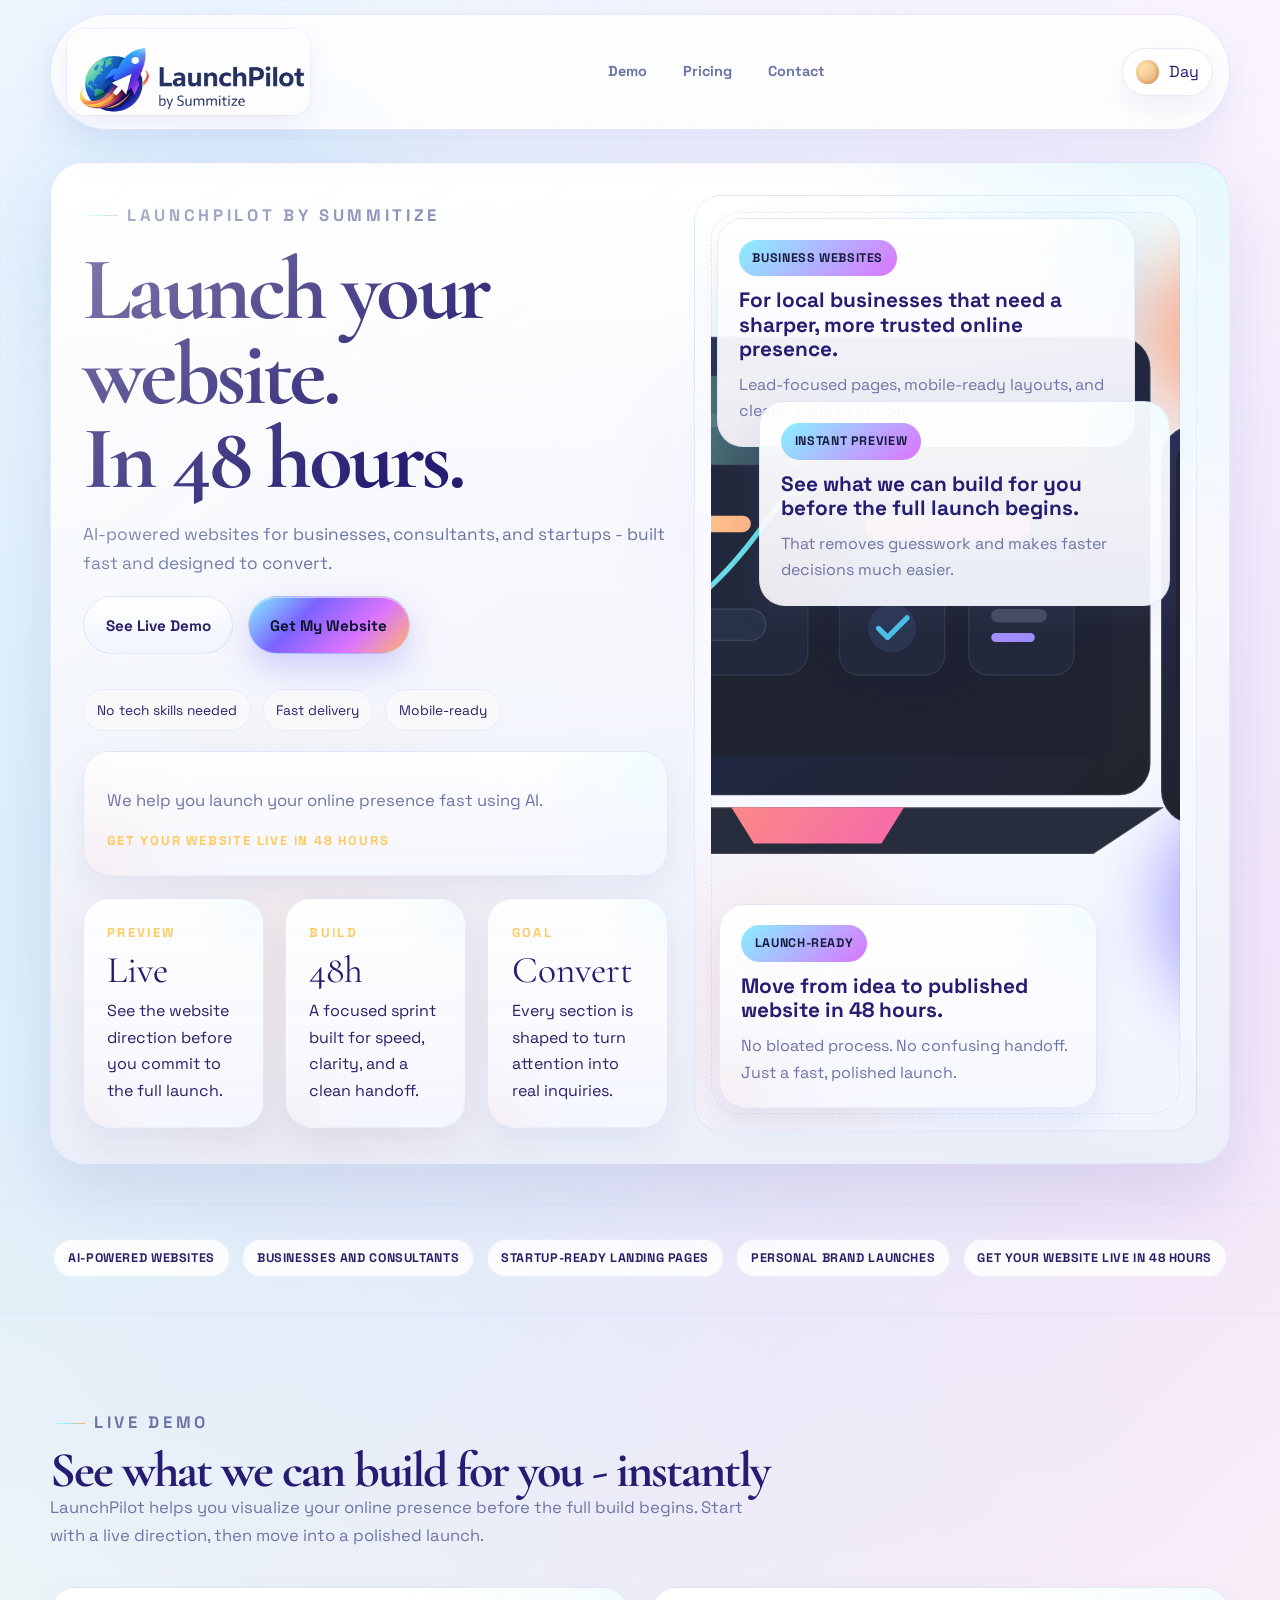
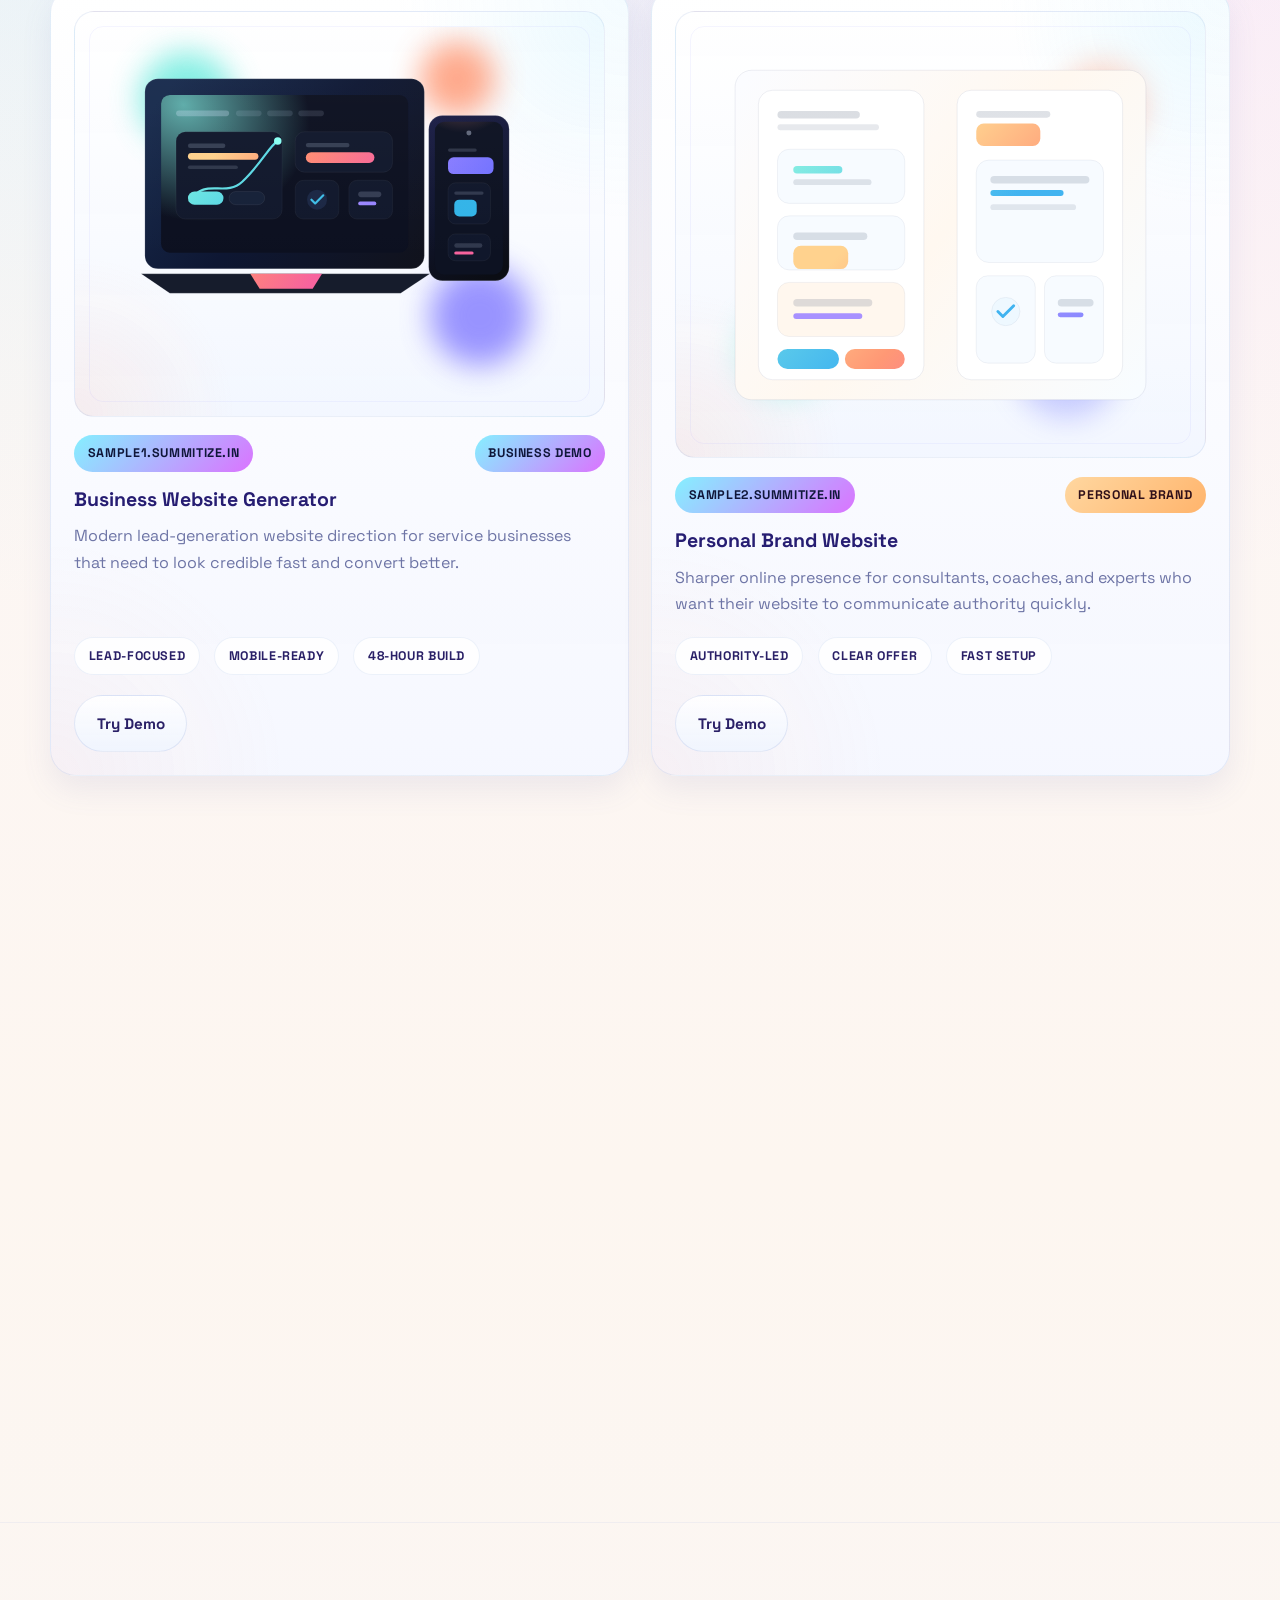
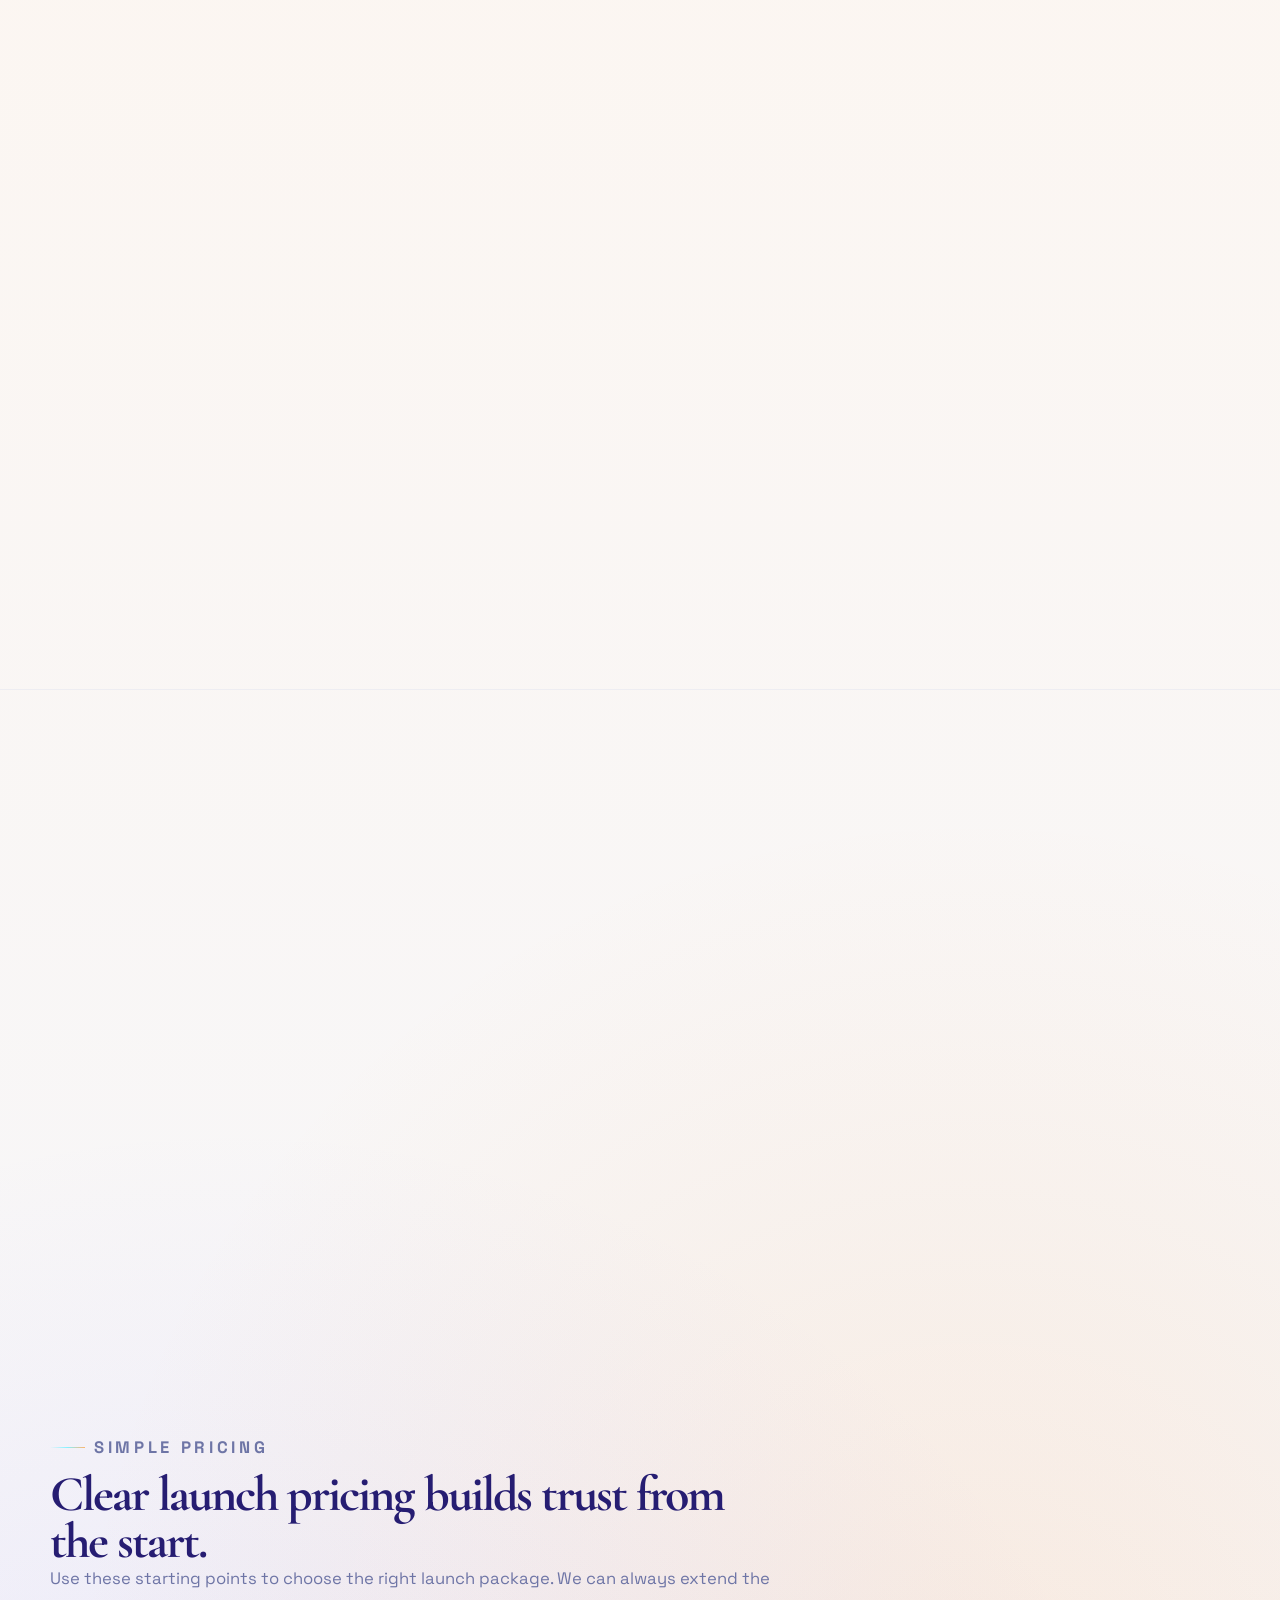
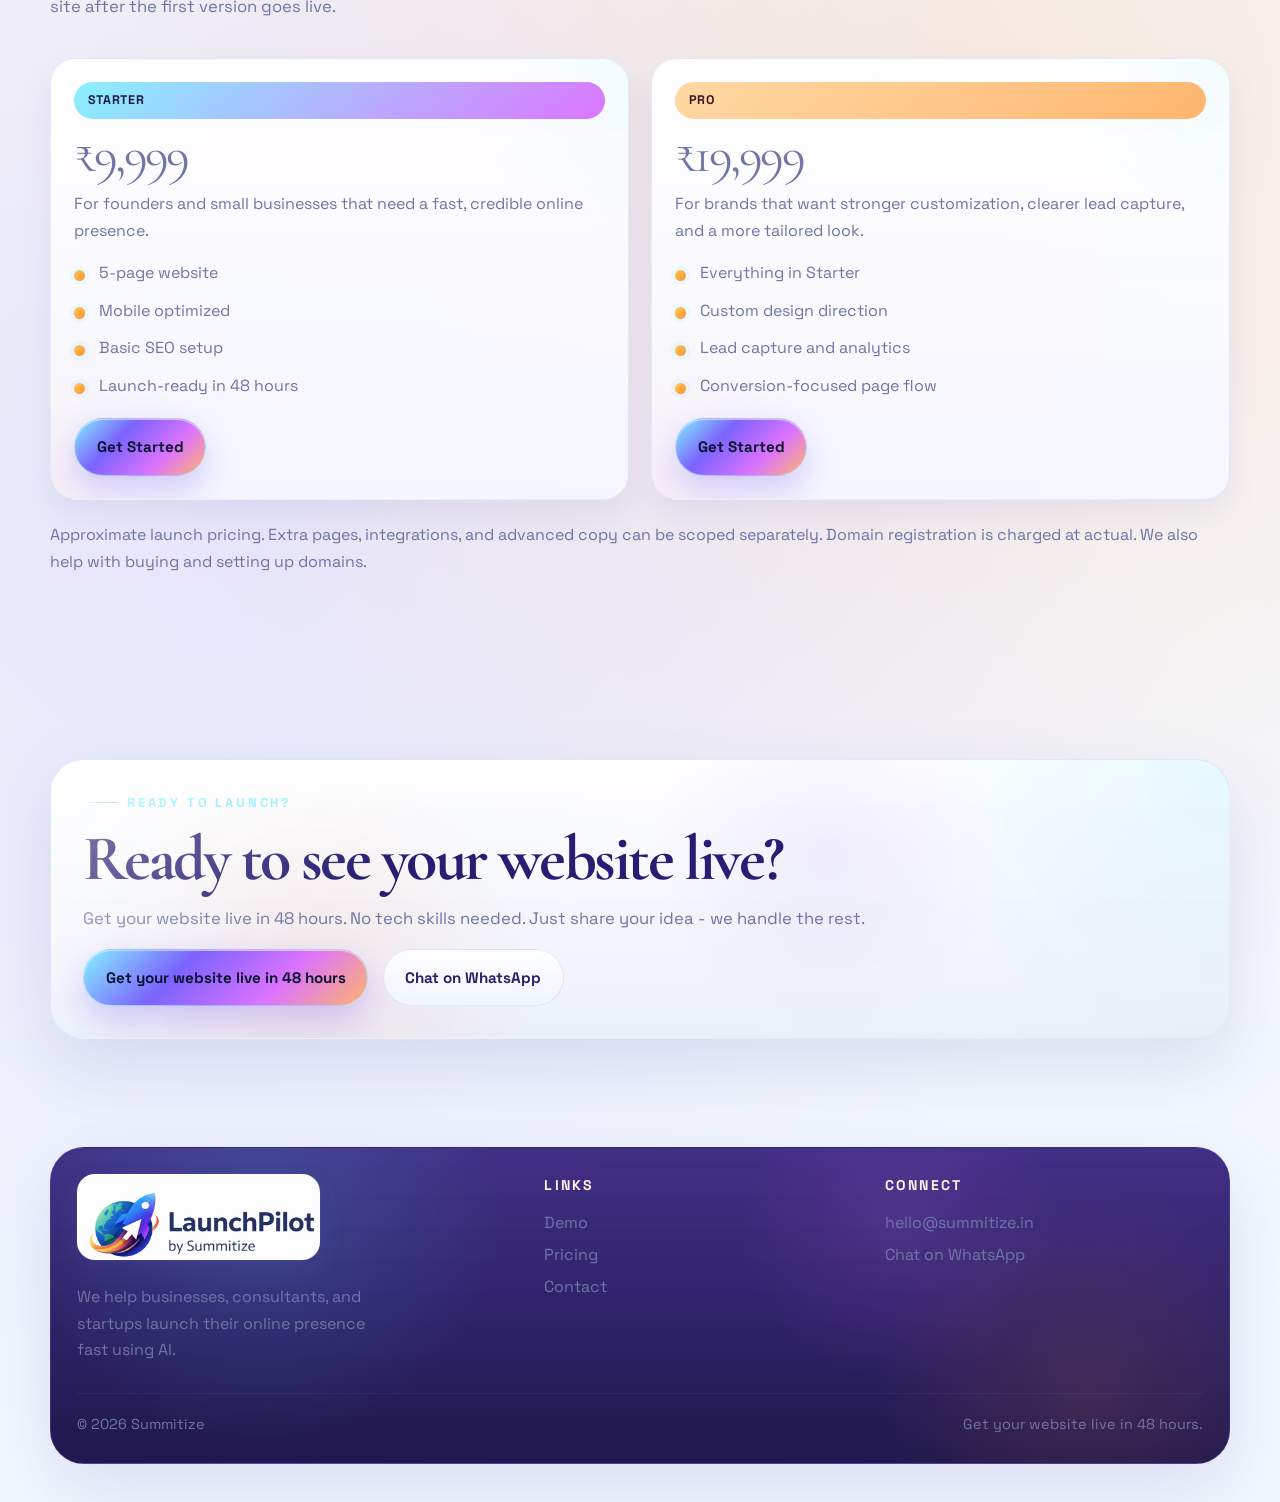
==== commit 1210afee: "updated contents" ====
--- a/index.html
+++ b/index.html
@@ -8,8 +8,8 @@
       name="description"
       content="LaunchPilot by Summitize helps businesses, consultants, and startups launch AI-powered websites in 48 hours."
     />
-    <link rel="icon" type="image/png" href="images/launchpilot-icon-transparent.png" />
-    <link rel="apple-touch-icon" href="images/launchpilot-icon-transparent.png" />
+    <link rel="icon" type="image/png" href="images/launchpilot-icon.png" />
+    <link rel="apple-touch-icon" href="images/launchpilot-icon.png" />
     <link rel="stylesheet" href="styles/site.css" />
     <script defer src="scripts/site.js"></script>
   </head>
--- a/styles/site.css
+++ b/styles/site.css
@@ -315,40 +315,54 @@
 .brand {
   display: inline-flex;
   align-items: center;
-  gap: 0;
+  gap: 0.8rem;
   flex-shrink: 0;
 }
 
-.brand-logo {
-  display: block;
-  width: clamp(172px, 19vw, 250px);
+.brand-lockup {
+  display: inline-flex;
+  align-items: center;
+  gap: 0.8rem;
+}
+
+.brand-logo-light {
+  display: none;
+  width: clamp(176px, 19vw, 248px);
   height: auto;
   max-width: 100%;
-  filter: drop-shadow(0 12px 28px rgba(7, 3, 31, 0.28));
+  border-radius: 18px;
+  box-shadow: 0 12px 28px rgba(107, 110, 183, 0.1), 0 0 0 1px rgba(117, 122, 213, 0.08);
 }
 
 .brand-mark {
   position: relative;
-  width: 2.55rem;
-  height: 2.55rem;
+  width: 3.2rem;
+  height: 3.2rem;
   display: grid;
   place-items: center;
-  border-radius: 50%;
-  color: #080705;
-  font-family: var(--display);
-  font-size: 0.92rem;
-  font-weight: 700;
-  letter-spacing: -0.05em;
-  background: linear-gradient(135deg, var(--sky-strong) 0%, var(--coral-strong) 52%, var(--violet-strong) 100%);
-  box-shadow: 0 0 0 1px rgba(185, 236, 255, 0.18), 0 10px 28px rgba(103, 215, 255, 0.18);
+  flex-shrink: 0;
+  border-radius: 22px;
+  border: 1px solid rgba(130, 116, 255, 0.18);
+  background:
+    radial-gradient(circle at 28% 22%, rgba(72, 210, 255, 0.12), transparent 40%),
+    radial-gradient(circle at 74% 74%, rgba(255, 143, 46, 0.12), transparent 34%),
+    linear-gradient(180deg, rgba(255, 255, 255, 0.04), rgba(255, 255, 255, 0.02));
+  box-shadow: 0 12px 24px rgba(10, 4, 39, 0.22);
 }
 
 .brand-mark::after {
   content: "";
   position: absolute;
-  inset: 0.18rem;
+  inset: 0.22rem;
   border-radius: inherit;
-  border: 1px solid rgba(34, 41, 86, 0.22);
+  border: 1px solid rgba(255, 255, 255, 0.05);
+}
+
+.brand-icon {
+  display: block;
+  width: 2.55rem;
+  height: 2.55rem;
+  filter: drop-shadow(0 10px 18px rgba(7, 3, 31, 0.2));
 }
 
 .brand-copy {
@@ -1244,10 +1258,6 @@
 
 .footer-shell .brand-name {
   color: var(--accent);
-}
-
-.footer .brand-logo {
-  width: clamp(190px, 22vw, 286px);
 }
 
 .footer-shell .brand-tag {
@@ -1414,8 +1424,25 @@
   box-shadow: 0 18px 40px rgba(124, 128, 196, 0.12);
 }
 
-body[data-theme="light"] .brand-logo {
-  filter: drop-shadow(0 10px 22px rgba(114, 112, 196, 0.18));
+body[data-theme="light"] .brand-lockup {
+  display: none;
+}
+
+body[data-theme="light"] .brand-logo-light {
+  display: block;
+}
+
+body[data-theme="light"] .brand-mark {
+  border-color: rgba(117, 122, 213, 0.16);
+  background:
+    radial-gradient(circle at 24% 20%, rgba(83, 214, 255, 0.12), transparent 40%),
+    radial-gradient(circle at 76% 76%, rgba(255, 143, 46, 0.1), transparent 34%),
+    linear-gradient(180deg, rgba(255, 255, 255, 0.9), rgba(244, 247, 255, 0.9));
+  box-shadow: 0 12px 26px rgba(109, 112, 183, 0.14);
+}
+
+body[data-theme="light"] .brand-icon {
+  filter: drop-shadow(0 8px 14px rgba(114, 112, 196, 0.12));
 }
 
 body[data-theme="light"] .nav-links a:hover,
@@ -1724,9 +1751,20 @@
     padding: 0.85rem;
   }
 
-  .brand-logo {
-    width: clamp(150px, 46vw, 210px);
-    border-radius: 14px;
+  .brand-logo-light {
+    width: clamp(148px, 44vw, 210px);
+    border-radius: 16px;
+  }
+
+  .brand-mark {
+    width: 2.95rem;
+    height: 2.95rem;
+    border-radius: 20px;
+  }
+
+  .brand-icon {
+    width: 2.35rem;
+    height: 2.35rem;
   }
 
   .footer-meta {
